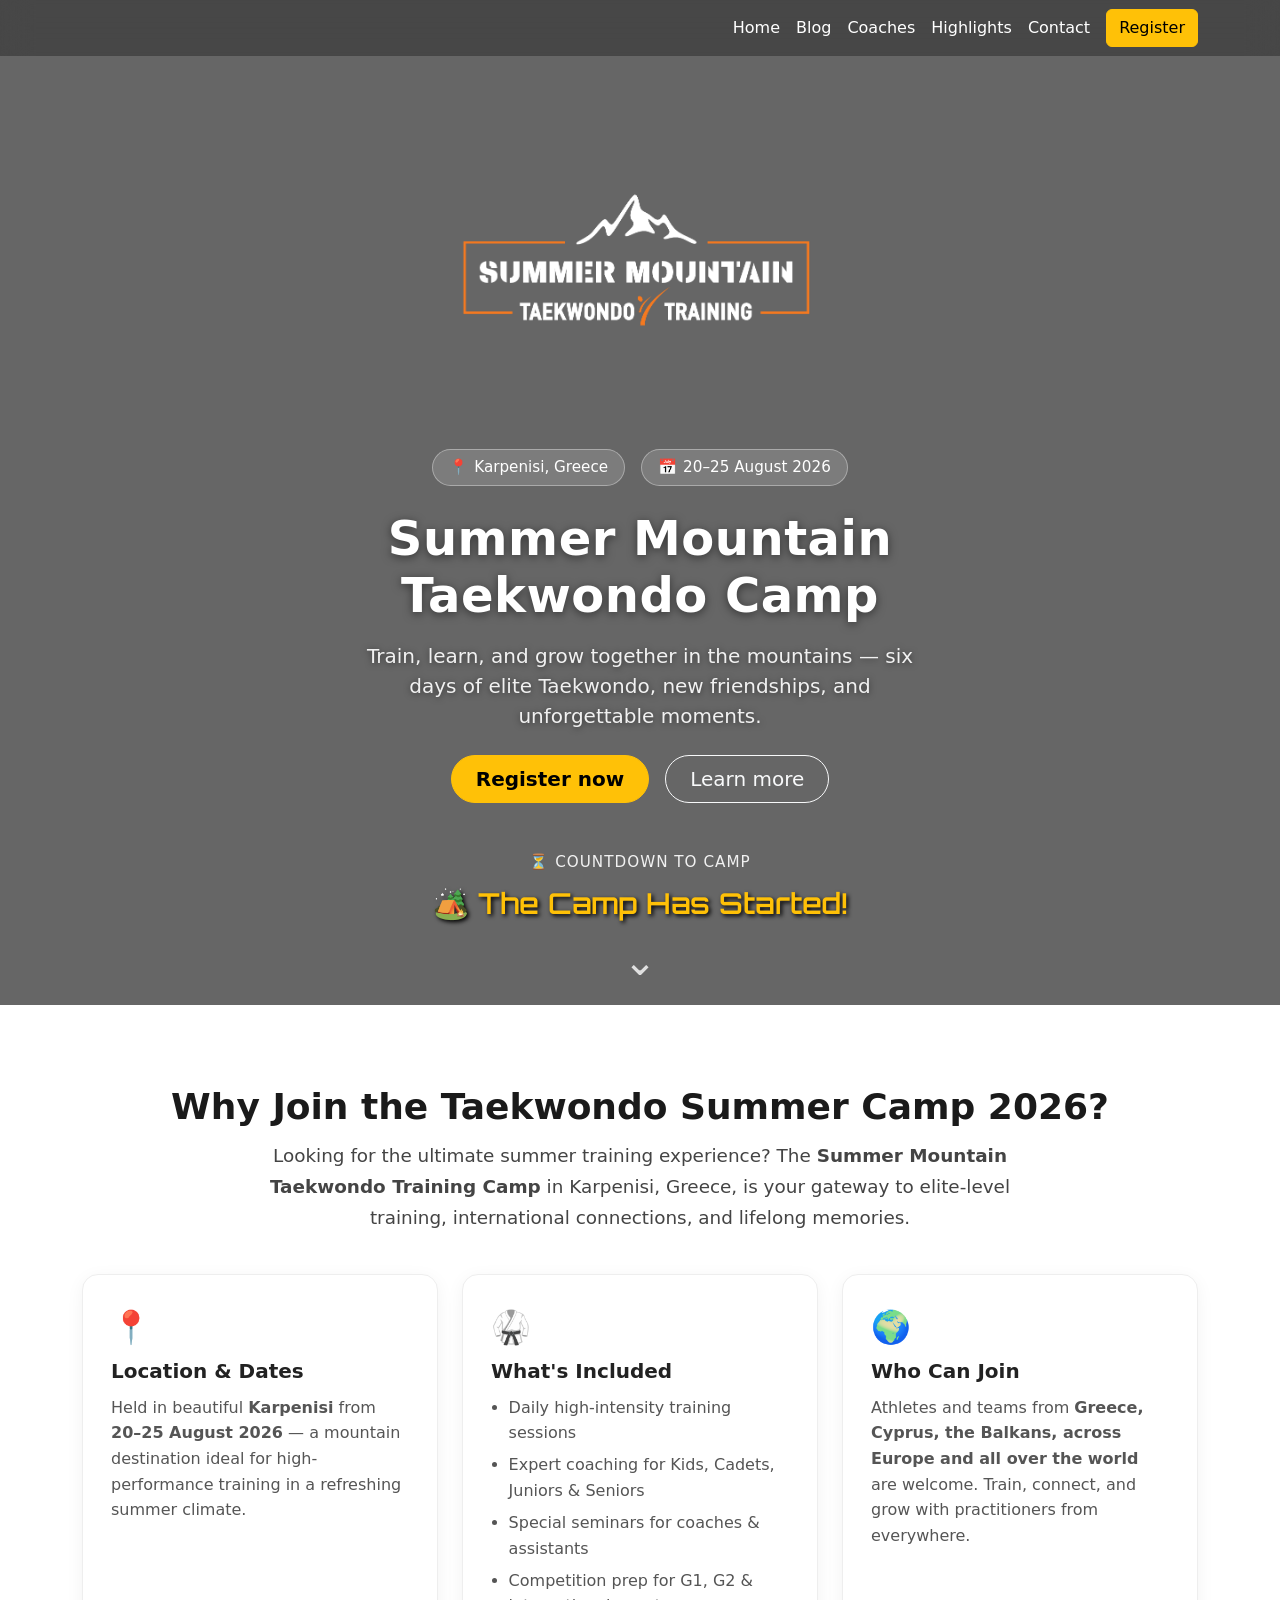
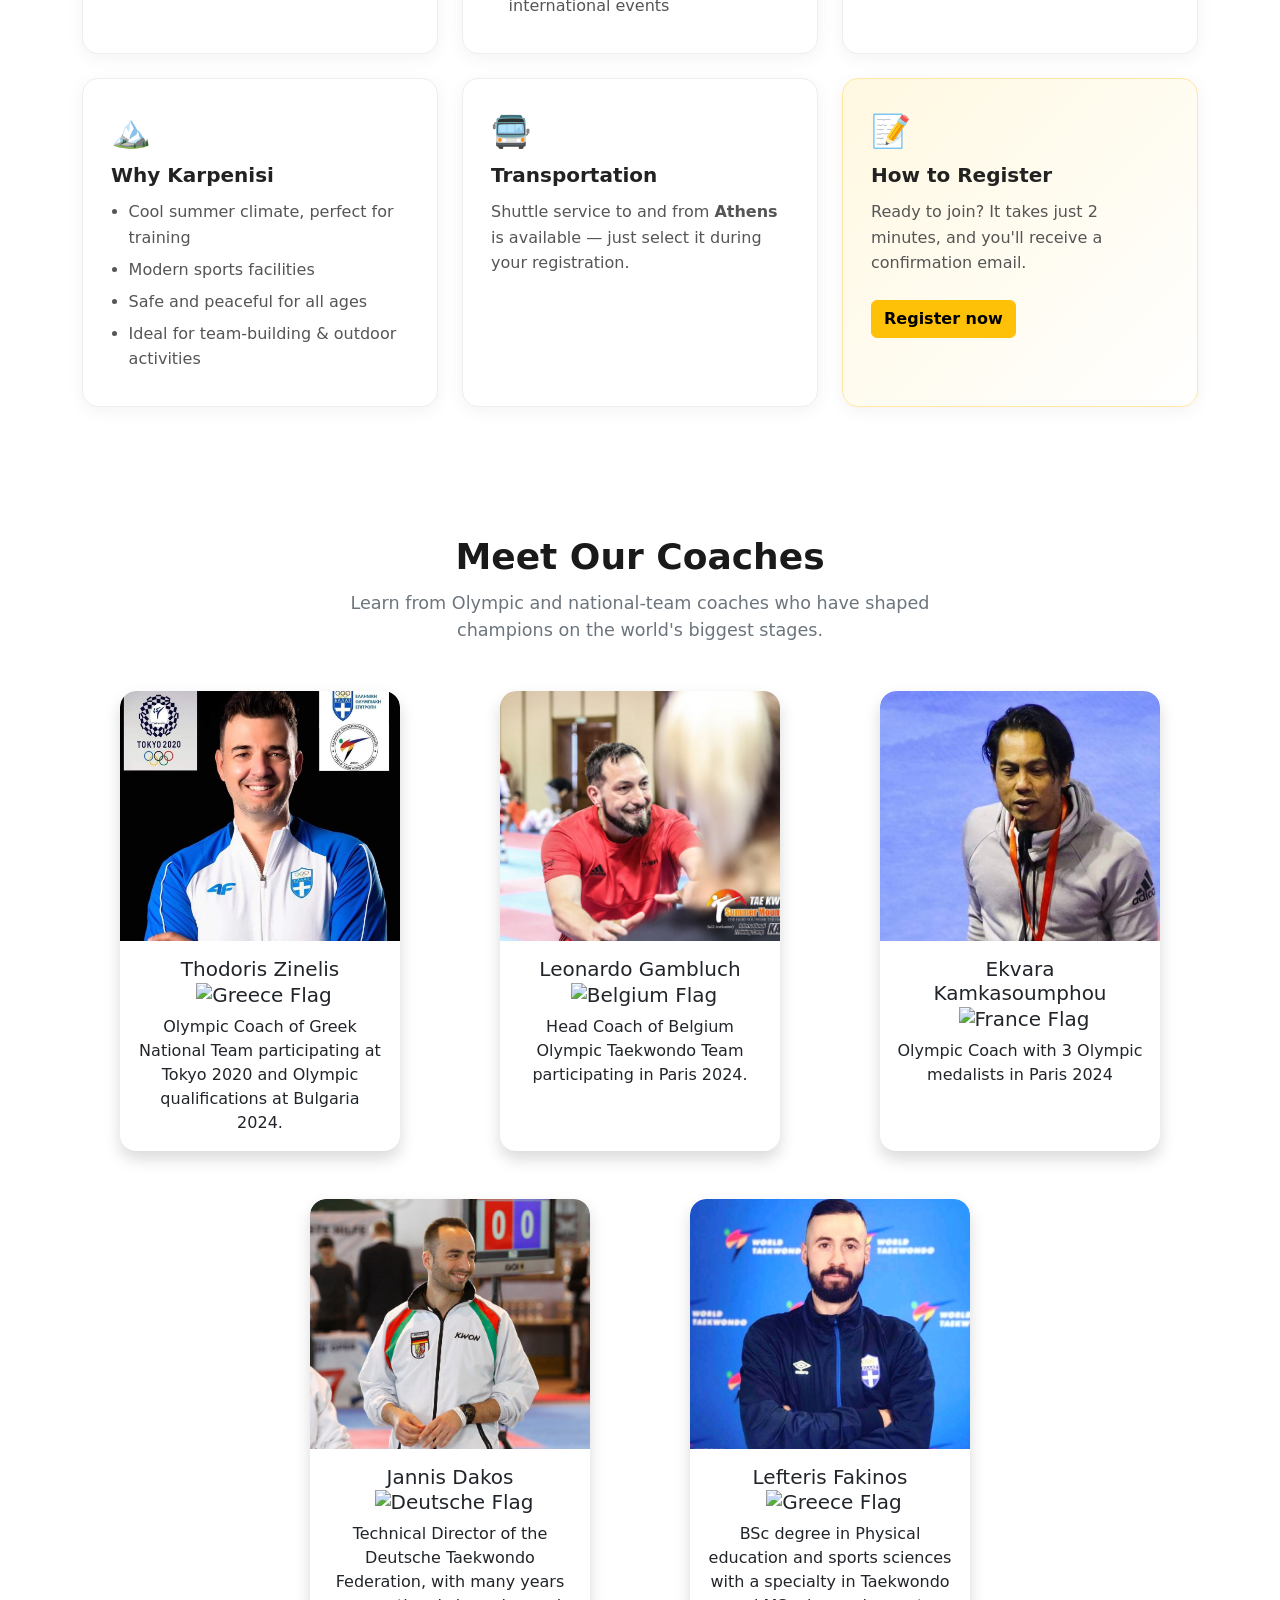
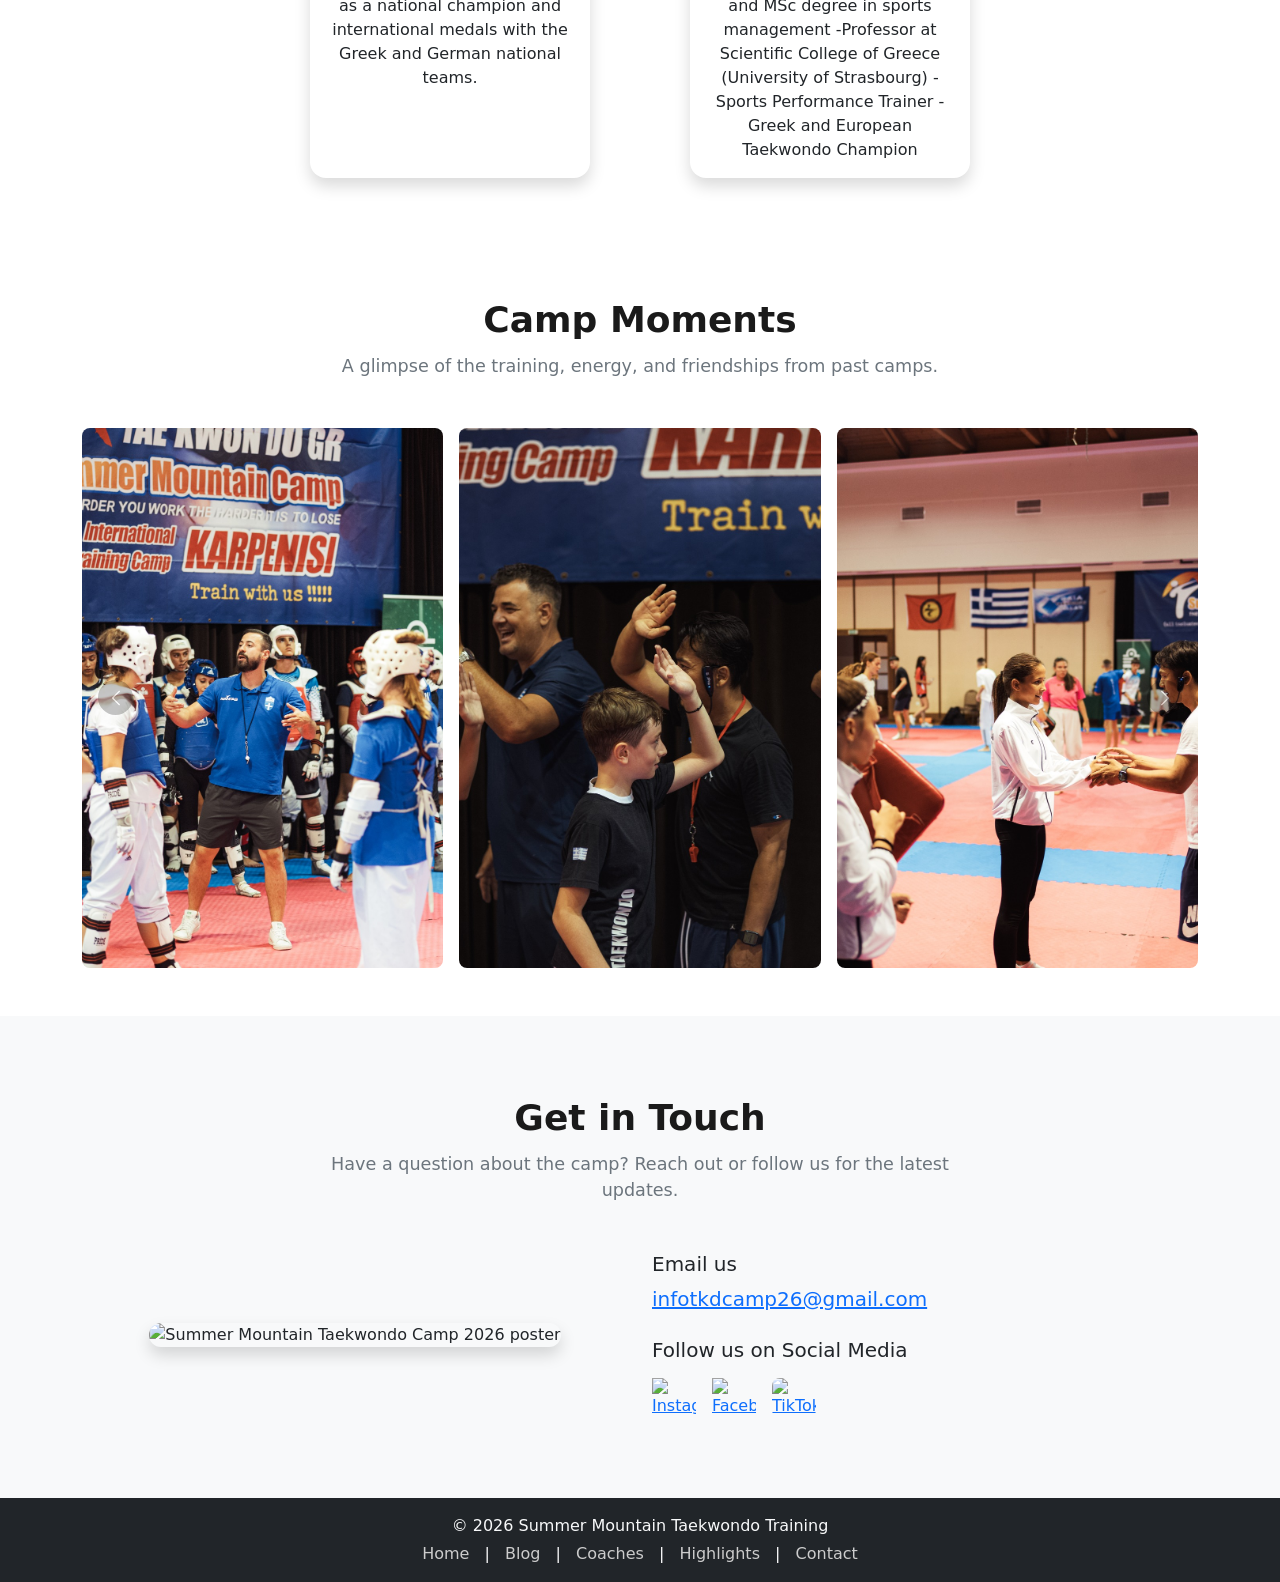
==== index.html @ c7770a86 "changes to reg form" ====
<!DOCTYPE html>
<html lang="en">
<head>
  <meta name="google-site-verification" content="UbT6WhtCqK9-tCfIuNj-vF_jiTXdjAuO42bpQ74E9hk" />
  <meta charset="UTF-8" />
  <meta name="viewport" content="width=device-width, initial-scale=1" />
  <link rel="icon" type="image/png" href="img/smtt-logo-Apr25white.png" />
  <!-- Add AOS CSS -->
  <link href="https://unpkg.com/aos@2.3.1/dist/aos.css" rel="stylesheet" />

  <!-- Lightbox2 CSS -->
  <link href="https://cdnjs.cloudflare.com/ajax/libs/lightbox2/2.11.4/css/lightbox.min.css" rel="stylesheet">
  <link href="https://cdn.jsdelivr.net/npm/bootstrap@5.3.3/dist/css/bootstrap.min.css" rel="stylesheet" />
  <link rel="stylesheet" href="style.css">
  <link href="https://fonts.googleapis.com/css2?family=Orbitron:wght@600&display=swap" rel="stylesheet">
  <style>

  .image-container {
    display: flex;
    justify-content: center;
    margin-top: 20px;
}

.hover-image {
    width: 500px; /* Αρχικό μέγεθος */
    height: auto;
    transition: transform 0.3s ease-in-out; /* Ομαλή μετάβαση */
}

  .hover-image:hover {
      transform: scale(1.2); /* Μεγαλώνει κατά 20% */
  }

  .image-container {
  position: relative;
}

.hover-image {
  width: 100%;
  height: auto;
}
  </style>
  <!-- Primary Meta Tags -->
<title>Summer Mountain Taekwondo Camp 2026 | Karpenisi, Greece</title>
<meta name="description" content="Join the elite Summer Mountain Taekwondo Camp 2026 in Karpenisi, Greece (Aug 20-25, 2026). Train with Olympic coaches for Kids, Cadets, Juniors & Seniors. Register now!">
<meta name="keywords" content="Taekwondo summer mountain camp 2026, martial arts camp, Karpenisi Greece, sports retreat, Taekwondo Greece, taekwondo training Karpenisi 2026, taekwondo summer camp for kids">
  

<!-- Open Graph / Facebook -->
<meta property="og:type" content="website">
<meta property="og:url" content="https://summermountaincamp-tkd2026.netlify.app/">
<meta property="og:title" content="Summer Mountain Taekwondo Training Camp 2026">
<meta property="og:description" content="Taekwondo Summer Camp in Karpenisi, Greece. Join us from August 20-25, 2026, for elite training, seminars, and unforgettable experiences.">
<meta property="og:image" content="https://summermountaincamp-tkd2026.netlify.app/img/Gemini_Generated_Image_c3v3a9c3v3a9c3v3.png">

<!-- Twitter -->
<meta property="twitter:card" content="summary_large_image">
<meta property="twitter:title" content="Summer Mountain Taekwondo Training Camp 2026">
<meta property="twitter:description" content="Taekwondo Summer Camp in Karpenisi, Greece. Join us from August 20-25, 2026, for elite training, seminars, and unforgettable experiences.">
<meta property="twitter:image" content="https://summermountaincamp-tkd2026.netlify.app/img/Gemini_Generated_Image_c3v3a9c3v3a9c3v3.png">

<!-- Mobile & Performance -->
<meta name="theme-color" content="#000000">

<!-- Structured data: Event (helps Google show rich results) -->
<script type="application/ld+json">
{
  "@context": "https://schema.org",
  "@type": "SportsEvent",
  "name": "Summer Mountain Taekwondo Training Camp 2026",
  "sport": "Taekwondo",
  "startDate": "2026-08-20",
  "endDate": "2026-08-25",
  "eventAttendanceMode": "https://schema.org/OfflineEventAttendanceMode",
  "eventStatus": "https://schema.org/EventScheduled",
  "image": "https://summermountaincamp-tkd2026.netlify.app/img/Gemini_Generated_Image_c3v3a9c3v3a9c3v3.png",
  "description": "Taekwondo Summer Camp in Karpenisi, Greece. Daily training, seminars and sparring for kids, cadets, juniors and seniors.",
  "location": {
    "@type": "Place",
    "name": "Karpenisi",
    "address": {
      "@type": "PostalAddress",
      "addressLocality": "Karpenisi",
      "addressCountry": "GR"
    }
  },
  "organizer": {
    "@type": "Organization",
    "name": "Summer Mountain Taekwondo Training",
    "url": "https://summermountaincamp-tkd2026.netlify.app/"
  },
  "url": "https://summermountaincamp-tkd2026.netlify.app/register.html"
}
</script>

</head>
<body>
  <div id="header-placeholder"></div>
  <section id="home" class="d-flex flex-column align-items-center justify-content-center text-center text-white position-relative"
         style="min-height: 100vh; padding: 110px 16px 80px; background: url('https://montana.gr/wp-content/uploads/2020/08/montana-hotel-spa-karpenisi-evritania-2-1024x768.jpg') center center / cover no-repeat;">

  <!-- Σκοτεινό Overlay -->
  <div class="position-absolute top-0 start-0 w-100 h-100" style="background-color: rgba(0, 0, 0, 0.6);"></div>

  <!-- Περιεχόμενο -->
  <div class="container position-relative z-2 hero-content" data-aos="fade-up" data-aos-delay="200">
    <img src="img/smtt-logo-Apr25white.png" class="img-fluid logo-img" alt="Summer Mountain Taekwondo Training Camp 2026">

    <div class="hero-badges d-flex flex-wrap justify-content-center gap-2 gap-md-3 mt-4">
      <span class="hero-badge"><span aria-hidden="true">📍</span> Karpenisi, Greece</span>
      <span class="hero-badge"><span aria-hidden="true">📅</span> 20–25 August 2026</span>
    </div>

    <h1 class="hero-title fw-bold mt-4">Summer Mountain Taekwondo Camp</h1>
    <p class="hero-subtitle mt-3 mx-auto">Train, learn, and grow together in the mountains — six days of elite Taekwondo, new friendships, and unforgettable moments.</p>

    <div class="hero-cta d-flex flex-wrap justify-content-center gap-3 mt-4">
      <a href="register.html" class="btn btn-warning btn-lg px-4 fw-semibold">Register now</a>
      <a href="#blog" class="btn btn-outline-light btn-lg px-4">Learn more</a>
    </div>

    <p class="countdown-label mt-5 mb-2">⏳ Countdown to camp</p>
    <div id="countdown" class="countdown"></div>
  </div>

  <a href="#blog" class="scroll-cue position-absolute z-2" aria-label="Scroll to content">⌄</a>
</section>

<style>
  /* Responsive logo */
  .logo-img {
    max-width: 500px;
    width: 100%;
  }

  /* Καλύτερη προσαρμογή σε κινητά */
  @media (max-width: 768px) {
    #home {
      min-height: 100vh;
      padding: 90px 16px 60px;
    }

    .logo-img {
      max-width: 300px;
    }

    h1, h2 {
      font-size: 1.5rem;
    }

    .btn-lg {
      font-size: 1rem;
      padding: 10px 20px;
    }
  }
</style>

 <section id="blog" class="section">
  <div class="container" data-aos="fade-up">
    <h2 class="section-title">Why Join the Taekwondo Summer Camp 2026?</h2>

    <p class="blog-intro mx-auto">
      Looking for the ultimate summer training experience? The <strong>Summer Mountain Taekwondo Training Camp</strong> in Karpenisi, Greece, is your gateway to elite-level training, international connections, and lifelong memories.
    </p>

    <div class="row g-4 mt-2">
      <div class="col-md-6 col-lg-4">
        <div class="info-card h-100">
          <div class="info-icon">📍</div>
          <h3>Location &amp; Dates</h3>
          <p>Held in beautiful <strong>Karpenisi</strong> from <strong>20–25 August 2026</strong> — a mountain destination ideal for high-performance training in a refreshing summer climate.</p>
        </div>
      </div>

      <div class="col-md-6 col-lg-4">
        <div class="info-card h-100">
          <div class="info-icon">🥋</div>
          <h3>What's Included</h3>
          <ul>
            <li>Daily high-intensity training sessions</li>
            <li>Expert coaching for Kids, Cadets, Juniors &amp; Seniors</li>
            <li>Special seminars for coaches &amp; assistants</li>
            <li>Competition prep for G1, G2 &amp; international events</li>
          </ul>
        </div>
      </div>

      <div class="col-md-6 col-lg-4">
        <div class="info-card h-100">
          <div class="info-icon">🌍</div>
          <h3>Who Can Join</h3>
          <p>Athletes and teams from <strong>Greece, Cyprus, the Balkans, across Europe and all over the world</strong> are welcome. Train, connect, and grow with practitioners from everywhere.</p>
        </div>
      </div>

      <div class="col-md-6 col-lg-4">
        <div class="info-card h-100">
          <div class="info-icon">🏔️</div>
          <h3>Why Karpenisi</h3>
          <ul>
            <li>Cool summer climate, perfect for training</li>
            <li>Modern sports facilities</li>
            <li>Safe and peaceful for all ages</li>
            <li>Ideal for team-building &amp; outdoor activities</li>
          </ul>
        </div>
      </div>

      <div class="col-md-6 col-lg-4">
        <div class="info-card h-100">
          <div class="info-icon">🚍</div>
          <h3>Transportation</h3>
          <p>Shuttle service to and from <strong>Athens</strong> is available — just select it during your registration.</p>
        </div>
      </div>

      <div class="col-md-6 col-lg-4">
        <div class="info-card info-card--cta h-100">
          <div class="info-icon">📝</div>
          <h3>How to Register</h3>
          <p>Ready to join? It takes just 2 minutes, and you'll receive a confirmation email.</p>
          <a class="btn btn-warning fw-semibold mt-2" href="register.html">Register now</a>
        </div>
      </div>
    </div>
  </div>
</section>



<!-- </section> -->



  <section id="coaches" class="py-5 text-center bg-white" data-aos="fade-up" data-aos-delay="200" style="scroll-margin-top: 80px;">
    <div class="container" style="max-width: 1140px;">
      <h2 class="section-title">Meet Our Coaches</h2>
      <p class="section-subtitle mx-auto mb-5">Learn from Olympic and national-team coaches who have shaped champions on the world's biggest stages.</p>
      <div class="row justify-content-center gx-4 gy-4">

        <div class="col-md-4 mb-4">
          <div class="card h-100 shadow border-0">
            <a href="img/228125571_10225213639318976_5328020385360660679_n.jpg" data-lightbox="coaches" data-title="Thodoris Zinelis">
              <img src="img/228125571_10225213639318976_5328020385360660679_n.jpg" class="card-img-top" alt="Taekwondo Coach Thodoris Zinelis">
            </a>
            <div class="card-body">
              <h5 class="card-title">Thodoris Zinelis <img src="https://flagcdn.com/w40/gr.png" alt="Greece Flag" width="20" class="ms-2"></h5>
              <p class="card-text">Olympic Coach of Greek National Team participating at Tokyo 2020 and Olympic qualifications at Bulgaria 2024.</p>
            </div>
          </div>
        </div>

        <div class="col-md-4 mb-4">
          <div class="card h-100 shadow border-0">
            <a href="img/IMG_4111.JPG" data-lightbox="coaches" data-title="Leonardo Gambluch">
              <img src="img/IMG_4111.JPG" class="card-img-top" alt="Taekwondo Coach Leonardo Gambluch">
            </a>
            <div class="card-body">
              <h5 class="card-title">Leonardo Gambluch <img src="https://flagcdn.com/w40/be.png" alt="Belgium Flag" width="20" class="ms-2"></h5>
              <p class="card-text">Head Coach of Belgium Olympic Taekwondo Team participating in Paris 2024.</p>
            </div>
          </div>
        </div>

        <div class="col-md-4 mb-4">
          <div class="card h-100 shadow border-0">
            <a href="img/IMG_4117.JPG" data-lightbox="coaches" data-title="Ekvara Kamkasoumphou">
              <img src="img/IMG_4117.JPG" class="card-img-top" alt="Taekwondo Coach Ekvara Kamkasoumphou">
            </a>
            <div class="card-body">
              <h5 class="card-title">Ekvara Kamkasoumphou <img src="https://flagcdn.com/w40/fr.png" alt="France Flag" width="20" class="ms-2"></h5>
              <p class="card-text">Olympic Coach with 3 Olympic medalists in Paris 2024</p>
            </div>
          </div>
        </div>
  
        <div class="col-md-4 mb-4">
          <div class="card h-100 shadow border-0">
            <a href="img/dakos.jpg" data-lightbox="coaches" data-title="Jannis Dakos">
              <img src="img/dakos.jpg" class="card-img-top" alt="Taekwondo Coach Jannis Dakos">
            </a>
            <div class="card-body">
              <h5 class="card-title">Jannis Dakos <img src="https://flagcdn.com/w40/de.png" alt="Deutsche Flag" width="20" class="ms-2"></h5>
              <p class="card-text">Technical Director of the Deutsche Taekwondo Federation, with many years as a national champion and international medals with the Greek and German national teams.</p>
            </div>
          </div>
        </div>
  
        
  
        <div class="col-md-4 mb-4">
          <div class="card h-100 shadow border-0">
            <a href="img/fakinos.jpg" data-lightbox="coaches" data-title="Lefteris Fakinos">
              <img src="img/fakinos.jpg" class="card-img-top" alt="Taekwondo Coach Lefteris Fakinos">
            </a>
            <div class="card-body">
              <h5 class="card-title">Lefteris Fakinos <img src="https://flagcdn.com/w40/gr.png" alt="Greece Flag" width="20" class="ms-2"></h5>
              <p class="card-text">BSc degree in Physical education and sports sciences  with a specialty in Taekwondo and MSc degree in sports management 
              -Professor at Scientific College of  Greece (University of Strasbourg)
              - Sports Performance Trainer
              - Greek and European Taekwondo Champion</p>
            </div>
          </div>
        </div>
      </div>
    </div>
  </section>




  <!-- photo section -->
<section id="highlights" class="py-5 text-center bg-white text-black" data-aos="fade-up" data-aos-delay="200" style="scroll-margin-top: 80px;">
  <div class="container">
    <h2 class="section-title">Camp Moments</h2>
    <p class="section-subtitle mx-auto mb-5">A glimpse of the training, energy, and friendships from past camps.</p>

    <div id="multiCarousel" class="carousel slide" data-bs-ride="carousel" data-bs-interval="3000">
      <div class="carousel-inner">

        <!-- Slide 1 -->
        <div class="carousel-item active">
          <div class="row gx-3">
            <div class="col-md-4">
              <img src="img/482031364_1132497248678374_2674032632359761003_n.jpg" class="d-block w-100 rounded-3" alt="Image 1">
            </div>
            <div class="col-md-4">
              <img src="img/482032713_1132497205345045_2901533280603758830_n.jpg" class="d-block w-100 rounded-3" alt="Image 2">
            </div>
            <div class="col-md-4">
              <img src="img/483764448_1132500032011429_174673191304980468_n.jpg" class="d-block w-100 rounded-3" alt="Image 3">
            </div>
          </div>
        </div>

        <!-- Slide 2 -->
        <div class="carousel-item">
          <div class="row gx-3">
            <div class="col-md-4">
              <img src="img/484049249_1132496875345078_4566548380314783895_n.jpg" class="d-block w-100 rounded-3" alt="Image 4">
            </div>
            <div class="col-md-4">
              <img src="img/484218080_1132497238678375_5778197136815573106_n.jpg" class="d-block w-100 rounded-3" alt="Image 5">
            </div>
            <div class="col-md-4">
              <img src="img/483846233_1132497358678363_4606893081612543181_n.jpg" class="d-block w-100 rounded-3" alt="Image 6">
            </div>
          </div>
        </div>

        <!-- Slide 3 -->
        <div class="carousel-item">
          <div class="row gx-3">
            <div class="col-md-4">
              <img src="img/484189951_1132496458678453_7118626457356143094_n.jpg" class="d-block w-100 rounded-3" alt="Image 1">
            </div>
            <div class="col-md-4">
              <img src="img/483548995_1132555198672579_7467279951107239905_n.jpg" class="d-block w-100 rounded-3" alt="Image 2">
            </div>
            <div class="col-md-4">
              <img src="img/483930770_1132551605339605_8990790373384605321_n.jpg" class="d-block w-100 rounded-3" alt="Image 3">
            </div>
          </div>
        </div>

        <!-- Slide 4 -->
        <div class="carousel-item">
          <div class="row gx-3">
            <div class="col-md-4">
              <img src="img/482829994_1132551085339657_8744546860455280965_n.jpg" class="d-block w-100 rounded-3" alt="Image 4">
            </div>
            <div class="col-md-4">
              <img src="img/482810217_1132551178672981_4952770424059345817_n.jpg" class="d-block w-100 rounded-3" alt="Image 5">
            </div>
            <div class="col-md-4">
              <img src="img/483805743_1132496588678440_7114504482896509711_n.jpg" class="d-block w-100 rounded-3" alt="Image 6">
            </div>
          </div>
        </div>

        <!-- Slide 5 -->
        <div class="carousel-item">
          <div class="row gx-3">
            <div class="col-md-4">
              <img src="img/484038300_1132500582011374_3886961011126841535_n.jpg" class="d-block w-100 rounded-3" alt="Image 4">
            </div>
            <div class="col-md-4">
              <img src="img/484178651_1132500678678031_7757440642741417269_n.jpg" class="d-block w-100 rounded-3" alt="Image 5">
            </div>
            <div class="col-md-4">
              <img src="img/484033616_1132551608672938_2434994086078081871_n.jpg" class="d-block w-100 rounded-3" alt="Image 6">
            </div>
          </div>
        </div>
      </div>

      <button class="carousel-control-prev" type="button" data-bs-target="#multiCarousel" data-bs-slide="prev">
        <span class="carousel-control-prev-icon" aria-hidden="true"></span>
        <span class="visually-hidden">Previous</span>
      </button>
      <button class="carousel-control-next" type="button" data-bs-target="#multiCarousel" data-bs-slide="next">
        <span class="carousel-control-next-icon" aria-hidden="true"></span>
        <span class="visually-hidden">Next</span>
      </button>
    </div>
  </div>
</section>


  <section id="contact" class="section bg-light" style="scroll-margin-top: 80px;">
  <div class="container" data-aos="fade-up">
    <h2 class="section-title">Get in Touch</h2>
    <p class="section-subtitle mx-auto mb-5">Have a question about the camp? Reach out or follow us for the latest updates.</p>
    <div class="row align-items-center g-4">

      <!-- Αριστερά η φωτογραφία -->
      <div class="col-md-6 text-center">
        <img src="img/Gemini_Generated_Image_c3v3a9c3v3a9c3v3.png" class="img-fluid rounded-4 shadow" alt="Summer Mountain Taekwondo Camp 2026 poster" style="max-width: 85%;">
      </div>

      <!-- Δεξιά το κείμενο και τα links -->
      <div class="col-md-6 text-center text-md-start">
        <h5 class="mb-2">Email us</h5>
        <p class="fs-5 mb-4">
          <a href="mailto:infotkdcamp26@gmail.com">infotkdcamp26@gmail.com</a>
        </p>

        <h5 class="mb-3">Follow us on Social Media</h5>
        <div class="d-flex justify-content-center justify-content-md-start gap-3">
          <a href="https://www.instagram.com/summermountaincampgr/" target="_blank" rel="noopener noreferrer" class="social-icon" aria-label="Instagram">
            <img src="https://upload.wikimedia.org/wikipedia/commons/a/a5/Instagram_icon.png" alt="Instagram" style="width: 44px;">
          </a>
          <a href="https://www.facebook.com/summermountaincamp" target="_blank" rel="noopener noreferrer" class="social-icon" aria-label="Facebook">
            <img src="https://upload.wikimedia.org/wikipedia/commons/5/51/Facebook_f_logo_%282019%29.svg" alt="Facebook" style="width: 44px;">
          </a>
          <a href="https://www.tiktok.com/@summermountaincamp" target="_blank" rel="noopener noreferrer" class="social-icon" aria-label="TikTok">
            <img src="https://static.vecteezy.com/system/resources/previews/018/910/704/original/tiktok-logo-tiktok-symbol-tiktok-icon-free-free-vector.jpg" alt="TikTok" style="width: 44px; border-radius: 8px;">
          </a>
        </div>
      </div>

    </div>
  </div>
</section>



<script src="https://cdn.jsdelivr.net/npm/bootstrap@5.3.3/dist/js/bootstrap.bundle.min.js"></script>
<script src="https://unpkg.com/aos@2.3.1/dist/aos.js"></script>
<script>
  AOS.init({
    duration: 800,
    once: false,
    easing: 'ease-in-out',
  });
</script>

<script src="https://cdnjs.cloudflare.com/ajax/libs/lightbox2/2.11.4/js/lightbox-plus-jquery.min.js"></script>
<div id="footer-placeholder"></div>

<script>
  // Φόρτωση header/footer δυναμικά + εκτέλεση script μετά τη φόρτωση
  fetch('header.html').then(res => res.text()).then(data => {
    document.getElementById('header-placeholder').innerHTML = data;

    document.querySelectorAll('.navbar-nav .nav-link').forEach(link => {
      link.addEventListener('click', () => {
        const navbar = document.querySelector('.navbar-collapse.show');
        if (navbar) {
          bootstrap.Collapse.getInstance(navbar)?.hide();
        }
      });
    });

    document.addEventListener('click', function (event) {
      const navbar = document.querySelector('.navbar-collapse.show');
      const toggler = document.querySelector('.navbar-toggler');

      if (navbar && !navbar.contains(event.target) && !toggler.contains(event.target)) {
        bootstrap.Collapse.getInstance(navbar)?.hide();
      }
    });
  });

  fetch('footer.html').then(res => res.text()).then(data => {
    document.getElementById('footer-placeholder').innerHTML = data;
  });
</script>

<script>
  const countdown = () => {
    const eventDate = new Date("2026-08-20T00:00:00").getTime();
    const now = new Date().getTime();
    const distance = eventDate - now;

    if (distance < 0) {
      document.getElementById("countdown").innerHTML = "🏕️ The Camp Has Started!";
      return;
    }

    const days = Math.floor(distance / (1000 * 60 * 60 * 24));
    const hours = Math.floor((distance % (1000 * 60 * 60 * 24)) / (1000 * 60 * 60));
    const minutes = Math.floor((distance % (1000 * 60 * 60)) / (1000 * 60));
    const seconds = Math.floor((distance % (1000 * 60)) / 1000);

    document.getElementById("countdown").innerHTML =
      `${days}d ${hours}h ${minutes}m ${seconds}s remaining`;
  };

  countdown();
  setInterval(countdown, 1000);
</script>

<script async src="//www.instagram.com/embed.js"></script>

</body>
</html>
---- style.css ----
* {
    margin: 0;
    padding: 0;
    box-sizing: border-box;
  }

  
  html {
    scroll-behavior: smooth;
    scroll-padding-top: 80px; /* ή όσο ψηλό είναι το navbar σου */
  }

    /* Footer */
.footer {
    background-color: #343a40;
    position: relative;
    width: 100%;
    padding: 1rem;
    text-align: center;
    color: #fff;
  }
  
  .footer-link {
    color: #ccc;
    margin: 0 10px;
    text-decoration: none;
    transition: all 0.3s ease;
  }
  
  .footer-link:hover,
  .footer-link.active {
    color: #ffc107;
    font-weight: bold;
    text-decoration: underline;
  }

    .logo {
    width: 250px;
    height: 70px;
    border-radius: 70px; 
    object-fit: cover; /* Καλύπτει το πλαίσιο χωρίς παραμόρφωση */
    object-position: center; /* Εστιάζει στο κέντρο */
    transition: transform 0.3s ease, box-shadow 0.3s ease; /* Ομαλή μετάβαση */
    cursor: pointer; /* Δείχνει ότι είναι κλικ-άμπλ */
    }

    .logo:hover {
        transform: scale(1.1); /* Ελαφρύ zoom */
        box-shadow: 0px 4px 8px rgba(0, 0, 0, 0.2); /* Προσθήκη σκιάς */
    }


    .navbar-nav .nav-link {
        color: #fff !important;
    }
    .navbar-nav .nav-link:hover {
        color: #ffc107 !important;
    }
    .navbar-toggler {
        border-color: #ffc107;
    }


    /* Αφαιρεί το περίγραμμα όταν το πατάς */
    .navbar-toggler:focus {
      box-shadow: none;
    } 

    .navbar-toggler-icon {
  background-image: url("data:image/svg+xml;charset=utf8,%3Csvg viewBox='0 0 30 30' xmlns='http://www.w3.org/2000/svg'%3E%3Cpath stroke='%23ffffff' stroke-width='2' stroke-linecap='round' stroke-miterlimit='10' d='M4 7h22M4 15h22M4 23h22'/%3E%3C/svg%3E");
}

@media (max-width: 768px) {
  .navbar-nav {
    flex-direction: column;
    align-items: center;
  }

  .hero-section {
    padding: 20px;
    text-align: center;
  }

  .hero-section img {
    max-width: 80%;
  }

  .btn-lg {
    font-size: 1rem;
    padding: 10px 20px;
  }
}


    /* Form Section */
.form-section {
    padding: 2rem;
    border-radius: 10px;
    margin-top: 4rem;
  }


  /* Form Fields Styling */
.form-label {
    color: rgb(3, 3, 3);
  }
  
  /* Buttons */
  button[type="submit"] {
    width: 100%;
  }

  /* Make the form inputs responsive */
@media (max-width: 768px) {
    .form-section {
      padding: 1rem;
      margin-top: 2rem;
    }
  
    .deadline {
      font-size: 1rem;
    }
  
    .form-label {
      font-size: 0.9rem;
    }
  
    .form-control, .form-select {
      font-size: 0.9rem;
    }
  }

/* Στοιχίζουμε το κείμενο του About μέσα στην εικόνα */
#about {
  height: 100vh;  /* Ορίζουμε ύψος για το τμήμα */
  background: url('https://montana.gr/wp-content/uploads/2020/08/montana-hotel-spa-karpenisi-evritania-2-1024x768.jpg') center/cover no-repeat;
  position: relative;
  color: white;
}

#about .position-absolute {
  background-color: rgba(0, 0, 0, 0.6);  /* Σκοτεινό overlay για αντίθεση */
}

.text-overlay {
  position: relative;
  z-index: 2;  /* Εξασφαλίζουμε ότι το κείμενο θα είναι πάνω από το overlay */
  padding-left: 30px;  /* Δίνουμε λίγο απόσταση από την αριστερή πλευρά */
  max-width: 60%;  /* Περιορίζουμε το πλάτος του κειμένου */
}

.about-text {
  text-align: left;  /* Στοιχίζουμε το κείμενο αριστερά */
  text-shadow: 2px 2px 5px rgba(0, 0, 0, 0.7);  /* Προσθήκη σκιάς για καλύτερη αντίθεση */
}

.about-text h2 {
  font-size: 2.5rem;
  font-weight: bold;
}

.about-text p {
  font-size: 1.2rem;
}

#countdown {
  font-family: 'Orbitron', sans-serif;
  font-size: 1.8rem;
  font-weight: 600;
  color: #ffc107;
  text-shadow: 2px 2px 4px #000;
  animation: pulse 2s infinite;
}

/* Optional: pulsing animation */
@keyframes pulse {
  0% { opacity: 0.8; transform: scale(1); }
  50% { opacity: 1; transform: scale(1.05); }
  100% { opacity: 0.8; transform: scale(1); }
}


.card.h-100 {
  max-width: 280px;
  margin: 0 auto;
  border-radius: 1rem; /* πιο στρογγυλεμένες γωνίες */
  overflow: hidden;
  transition: transform 0.3s ease, box-shadow 0.3s ease;
}

.card-img-top {
  height: 250px;
  object-fit: cover;
  border-top-left-radius: 1rem;
  border-top-right-radius: 1rem;
}

.card-body {
  padding: 1rem;
  min-height: 180px;
}

.card:hover {
  transform: translateY(-5px);
  box-shadow: 0 8px 20px rgba(0, 0, 0, 0.2);
}

#highlights .carousel-inner .carousel-item img {
  height: 60vh;           /* 30% του ύψους οθόνης */
  object-fit: cover;
}


.blog-content h3 {
  margin-top: 20px;
  color: #333;
}

.blog-content ul {
  padding-left: 20px;
  margin-top: 10px;
}

.button {
  background-color: #0088cc;
  color: white;
  padding: 12px 24px;
  text-decoration: none;
  border-radius: 6px;
  font-weight: bold;
  display: inline-block;
  transition: background 0.3s ease;
}

.button:hover {
  background-color: #005fa3;
}

/* ===== Shared UI/UX enhancements ===== */

/* Consistent section rhythm */
.section {
  padding: 5rem 0;
}

.section-title {
  text-align: center;
  margin-bottom: 0.75rem;
  font-size: 2.25rem;
  font-weight: 700;
  color: #1a1a1a;
}

.section-subtitle {
  text-align: center;
  max-width: 640px;
  color: #6c757d;
  font-size: 1.1rem;
}

/* Hero */
.hero-content {
  max-width: 760px;
}

.hero-title {
  font-size: clamp(1.8rem, 5vw, 3rem);
  letter-spacing: 0.5px;
  text-shadow: 0 2px 10px rgba(0, 0, 0, 0.5);
}

.hero-subtitle {
  max-width: 560px;
  font-size: clamp(1rem, 2.5vw, 1.25rem);
  color: #f1f1f1;
  text-shadow: 0 1px 6px rgba(0, 0, 0, 0.5);
}

.hero-badge {
  display: inline-flex;
  align-items: center;
  gap: 6px;
  background: rgba(255, 255, 255, 0.15);
  border: 1px solid rgba(255, 255, 255, 0.35);
  backdrop-filter: blur(4px);
  color: #fff;
  padding: 6px 16px;
  border-radius: 999px;
  font-size: 0.95rem;
  font-weight: 500;
}

.hero-cta .btn {
  border-radius: 999px;
}

.countdown-label {
  color: #f1f1f1;
  font-size: 0.95rem;
  letter-spacing: 1px;
  text-transform: uppercase;
}

/* Scroll cue at bottom of hero */
.scroll-cue {
  bottom: 24px;
  left: 50%;
  transform: translateX(-50%);
  color: #fff;
  font-size: 2.5rem;
  line-height: 1;
  text-decoration: none;
  opacity: 0.8;
  animation: bounce 2s infinite;
}

.scroll-cue:hover {
  color: #ffc107;
}

@keyframes bounce {
  0%, 100% { transform: translate(-50%, 0); }
  50% { transform: translate(-50%, 8px); }
}

/* Blog intro */
.blog-intro {
  text-align: center;
  max-width: 760px;
  font-size: 1.15rem;
  color: #444;
  line-height: 1.7;
}

/* Feature / info cards */
.info-card {
  background: #fff;
  border: 1px solid #eee;
  border-radius: 1rem;
  padding: 1.75rem;
  box-shadow: 0 4px 18px rgba(0, 0, 0, 0.05);
  transition: transform 0.3s ease, box-shadow 0.3s ease;
}

.info-card:hover {
  transform: translateY(-5px);
  box-shadow: 0 12px 28px rgba(0, 0, 0, 0.1);
}

.info-icon {
  font-size: 2rem;
  margin-bottom: 0.5rem;
}

.info-card h3 {
  font-size: 1.25rem;
  font-weight: 600;
  color: #222;
  margin-bottom: 0.75rem;
}

.info-card p,
.info-card li {
  color: #555;
  line-height: 1.6;
}

.info-card ul {
  padding-left: 1.1rem;
  margin: 0;
}

.info-card ul li {
  margin-bottom: 0.4rem;
}

.info-card--cta {
  background: linear-gradient(135deg, #fff8e1, #fff);
  border-color: #ffe7a3;
}

/* Carousel controls visibility */
#highlights .carousel-control-prev,
#highlights .carousel-control-next {
  width: 6%;
}

#highlights .carousel-control-prev-icon,
#highlights .carousel-control-next-icon {
  background-color: rgba(0, 0, 0, 0.45);
  border-radius: 50%;
  padding: 1.1rem;
  background-size: 50%;
}

/* Social icons */
.social-icon {
  display: inline-flex;
  transition: transform 0.25s ease;
}

.social-icon:hover {
  transform: translateY(-4px) scale(1.1);
}

/* Friendlier form focus state (used on register page) */
.form-control:focus,
.form-select:focus {
  border-color: #ffc107;
  box-shadow: 0 0 0 0.2rem rgba(255, 193, 7, 0.25);
}

@media (max-width: 768px) {
  .section {
    padding: 3rem 0;
  }

  .section-title {
    font-size: 1.8rem;
  }
}
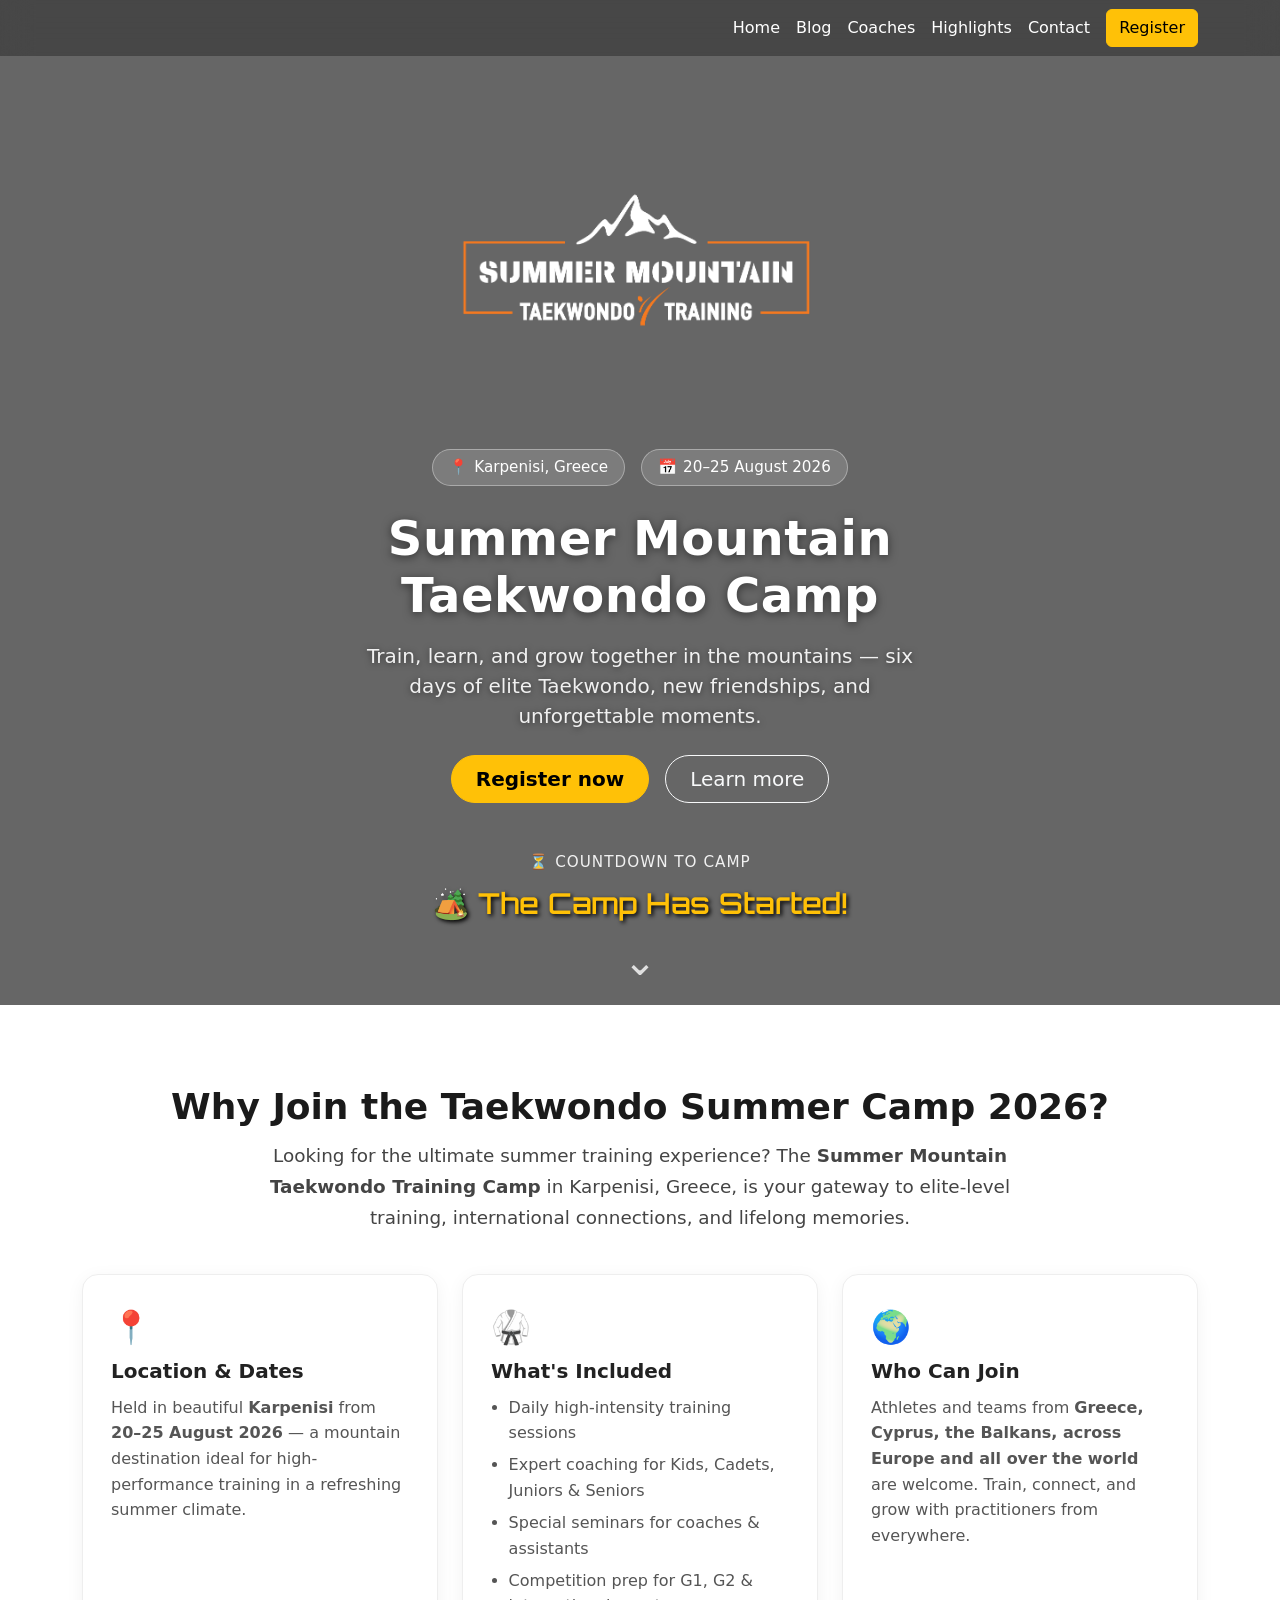
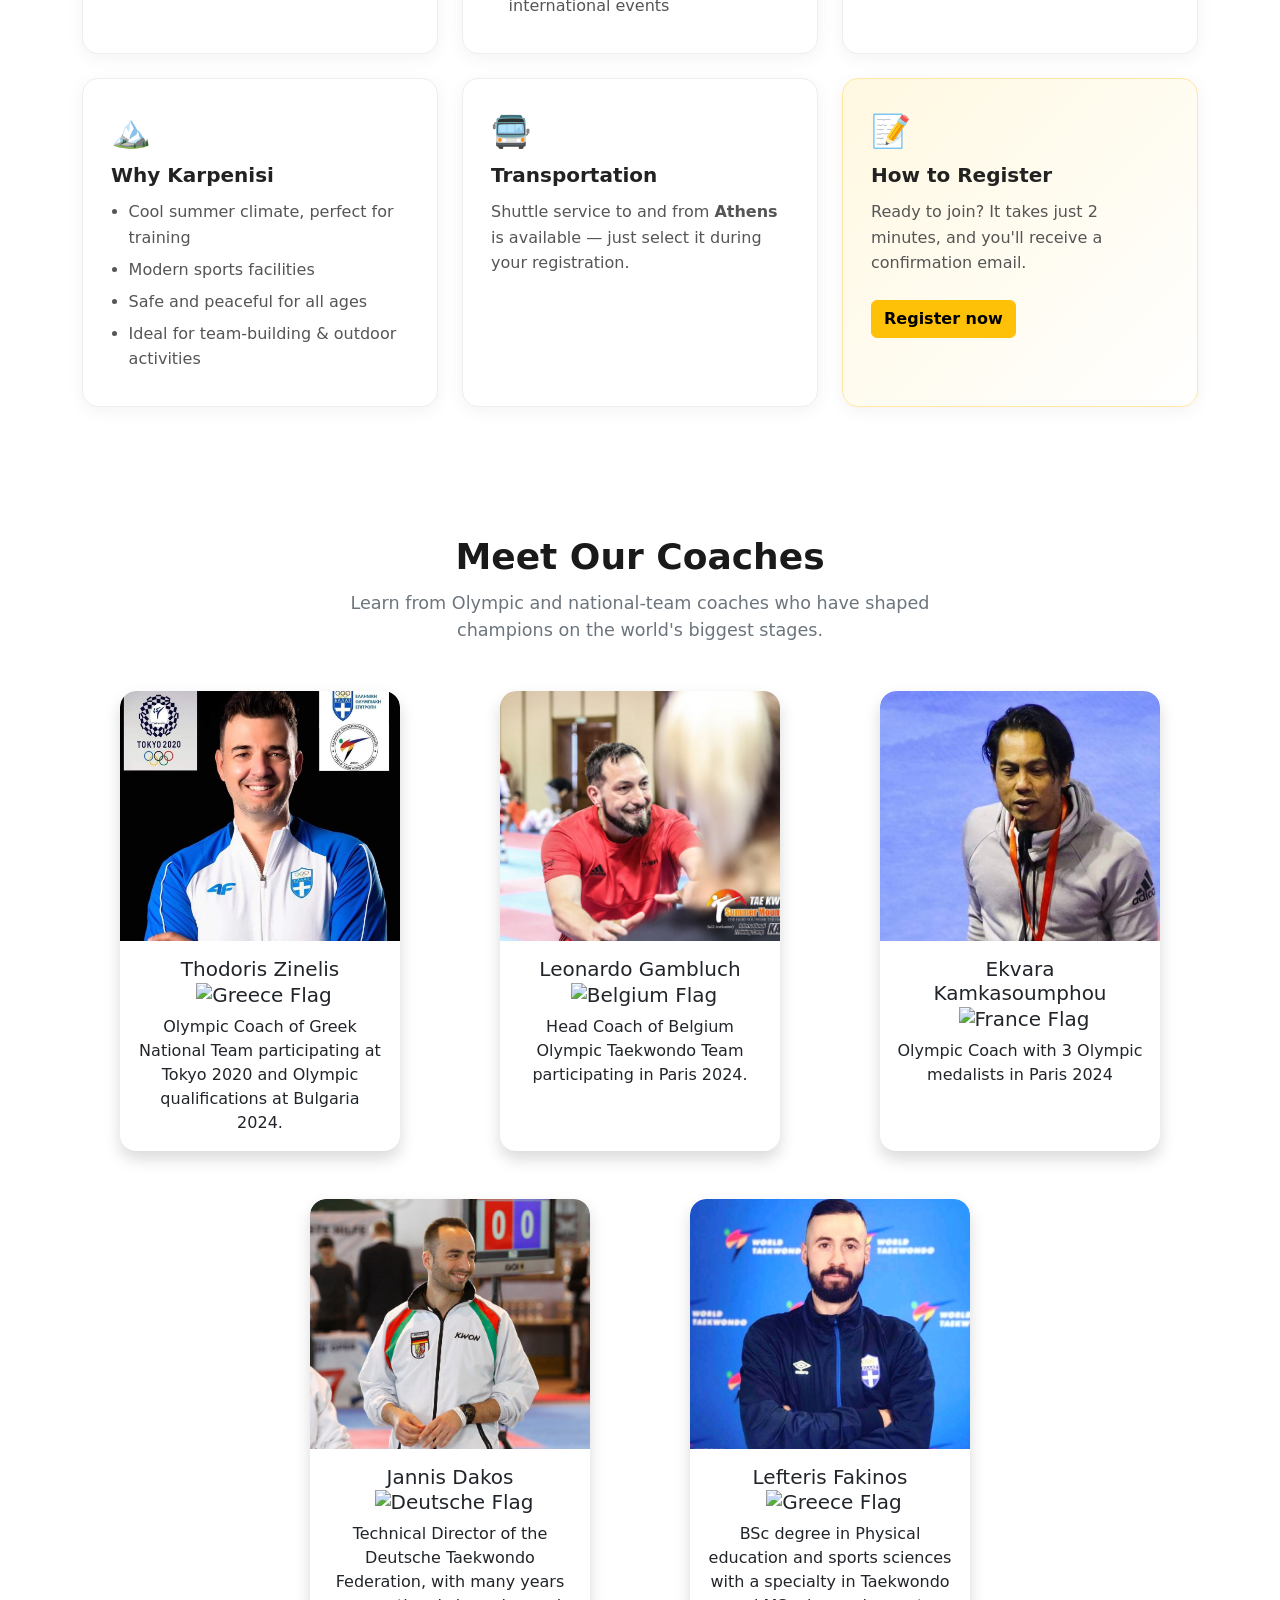
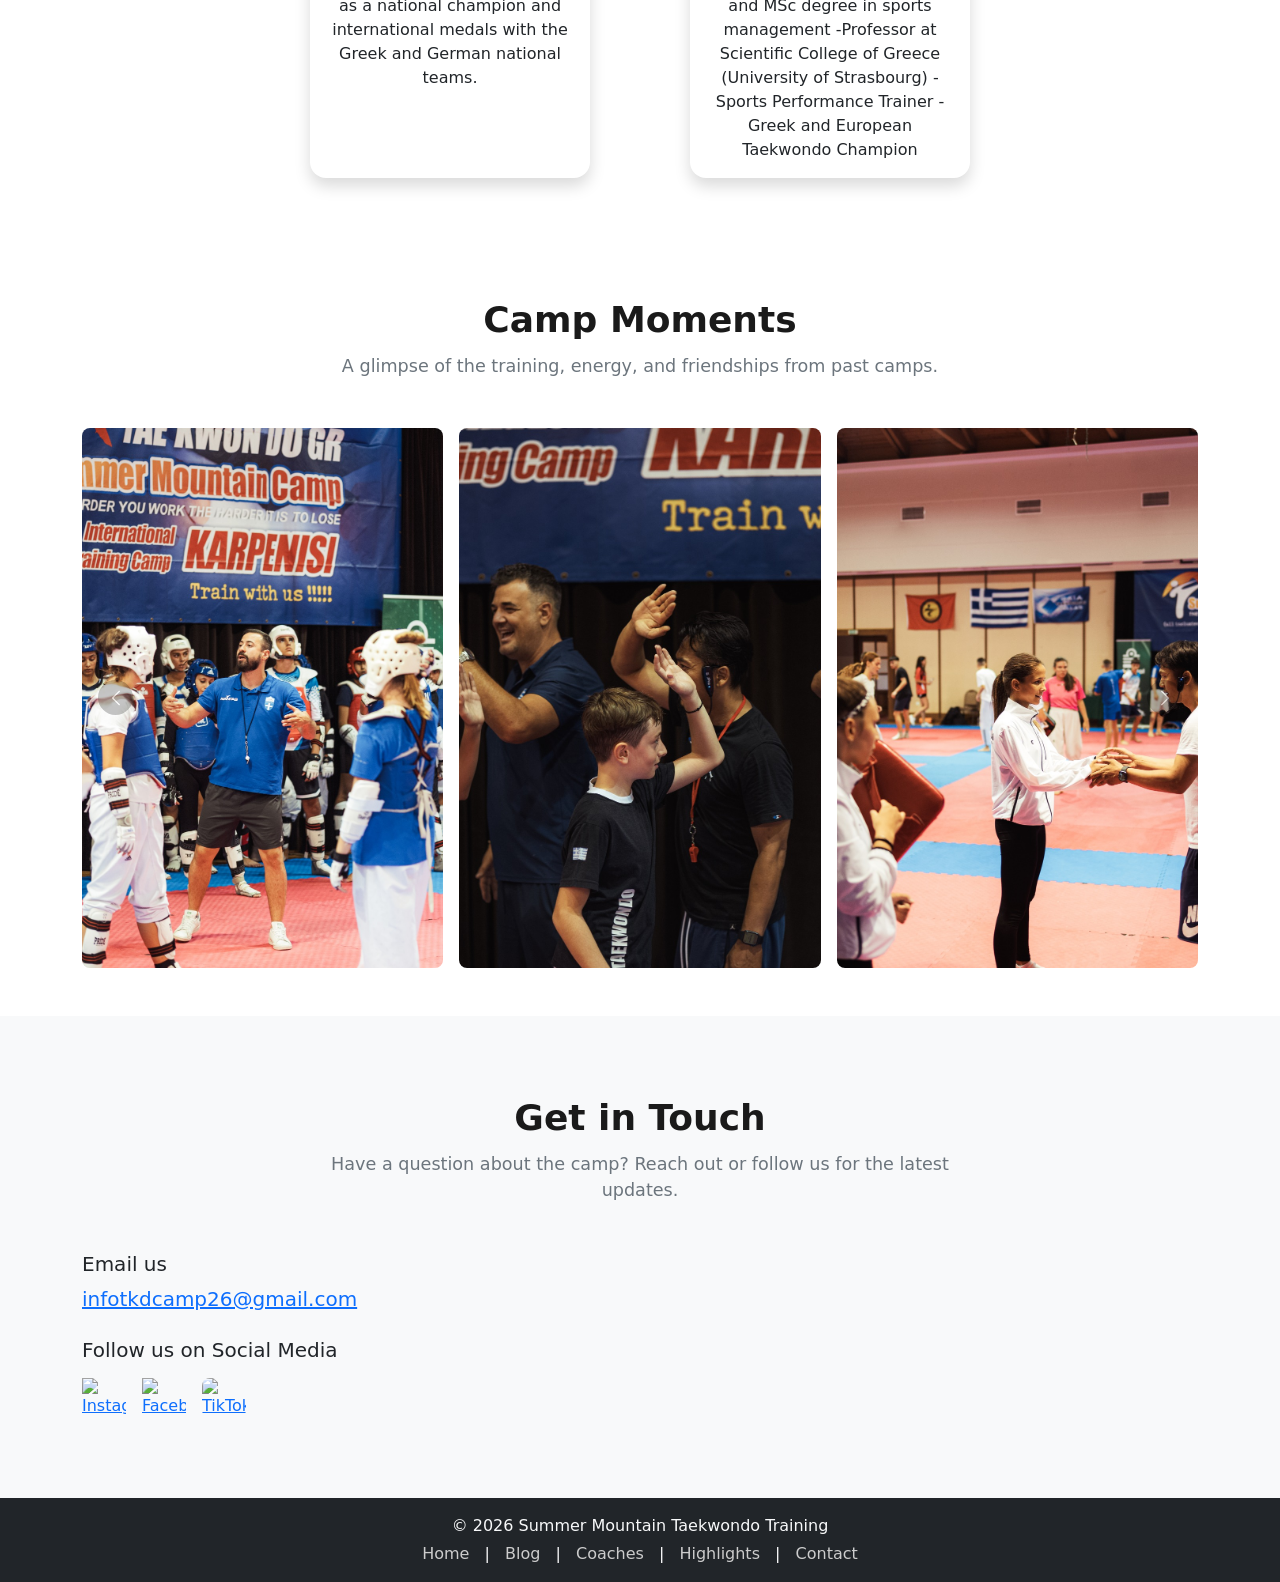
==== commit 077e8c2a: "fix phone numbers" ====
--- a/index.html
+++ b/index.html
@@ -1,9 +1,10 @@
 <!DOCTYPE html>
 <html lang="en">
 <head>
-  <meta name="google-site-verification" content="UbT6WhtCqK9-tCfIuNj-vF_jiTXdjAuO42bpQ74E9hk" />
+  <meta name="google-site-verification" content="_MmJCYvBy6ibNGrdqhNxZ3iZZgx4AxOGybq_nMArLQY" />
   <meta charset="UTF-8" />
   <meta name="viewport" content="width=device-width, initial-scale=1" />
+  <!-- Google tag (gtag.js) -->
   <link rel="icon" type="image/png" href="img/smtt-logo-Apr25white.png" />
   <!-- Add AOS CSS -->
   <link href="https://unpkg.com/aos@2.3.1/dist/aos.css" rel="stylesheet" />
@@ -13,6 +14,15 @@
   <link href="https://cdn.jsdelivr.net/npm/bootstrap@5.3.3/dist/css/bootstrap.min.css" rel="stylesheet" />
   <link rel="stylesheet" href="style.css">
   <link href="https://fonts.googleapis.com/css2?family=Orbitron:wght@600&display=swap" rel="stylesheet">
+  <!-- Google tag (gtag.js) -->
+<script async src="https://www.googletagmanager.com/gtag/js?id=G-YDMQY4K6RY"></script>
+<script>
+  window.dataLayer = window.dataLayer || [];
+  function gtag(){dataLayer.push(arguments);}
+  gtag('js', new Date());
+
+  gtag('config', 'G-YDMQY4K6RY');
+</script>
   <style>
 
   .image-container {
@@ -48,16 +58,15 @@
 
 <!-- Open Graph / Facebook -->
 <meta property="og:type" content="website">
-<meta property="og:url" content="https://summermountaincamp-tkd2026.netlify.app/">
-<meta property="og:title" content="Summer Mountain Taekwondo Training Camp 2026">
+<meta property="og:url" content="https://karpenisitkdcamp.com/">
+<meta property="og:title" content="Karpenisi Summer Mountain Taekwondo Training Camp  2026">
 <meta property="og:description" content="Taekwondo Summer Camp in Karpenisi, Greece. Join us from August 20-25, 2026, for elite training, seminars, and unforgettable experiences.">
-<meta property="og:image" content="https://summermountaincamp-tkd2026.netlify.app/img/Gemini_Generated_Image_c3v3a9c3v3a9c3v3.png">
 
 <!-- Twitter -->
 <meta property="twitter:card" content="summary_large_image">
-<meta property="twitter:title" content="Summer Mountain Taekwondo Training Camp 2026">
+<meta property="twitter:title" content="Karpenisi Summer Mountain Taekwondo Training Camp 2026">
 <meta property="twitter:description" content="Taekwondo Summer Camp in Karpenisi, Greece. Join us from August 20-25, 2026, for elite training, seminars, and unforgettable experiences.">
-<meta property="twitter:image" content="https://summermountaincamp-tkd2026.netlify.app/img/Gemini_Generated_Image_c3v3a9c3v3a9c3v3.png">
+<meta property="twitter:image" content="https://karpenisitkdcamp.com/img/Gemini_Generated_Image_c3v3a9c3v3a9c3v3.png">
 
 <!-- Mobile & Performance -->
 <meta name="theme-color" content="#000000">
@@ -73,7 +82,7 @@
   "endDate": "2026-08-25",
   "eventAttendanceMode": "https://schema.org/OfflineEventAttendanceMode",
   "eventStatus": "https://schema.org/EventScheduled",
-  "image": "https://summermountaincamp-tkd2026.netlify.app/img/Gemini_Generated_Image_c3v3a9c3v3a9c3v3.png",
+  "image": "https://karpenisitkdcamp.com/img/Gemini_Generated_Image_c3v3a9c3v3a9c3v3.png",
   "description": "Taekwondo Summer Camp in Karpenisi, Greece. Daily training, seminars and sparring for kids, cadets, juniors and seniors.",
   "location": {
     "@type": "Place",
@@ -87,9 +96,9 @@
   "organizer": {
     "@type": "Organization",
     "name": "Summer Mountain Taekwondo Training",
-    "url": "https://summermountaincamp-tkd2026.netlify.app/"
+    "url": "https://karpenisitkdcamp.com/"
   },
-  "url": "https://summermountaincamp-tkd2026.netlify.app/register.html"
+  "url": "https://karpenisitkdcamp.com/register.html"
 }
 </script>
 
@@ -414,9 +423,9 @@
     <div class="row align-items-center g-4">
 
       <!-- Αριστερά η φωτογραφία -->
-      <div class="col-md-6 text-center">
+      <!-- <div class="col-md-6 text-center">
         <img src="img/Gemini_Generated_Image_c3v3a9c3v3a9c3v3.png" class="img-fluid rounded-4 shadow" alt="Summer Mountain Taekwondo Camp 2026 poster" style="max-width: 85%;">
-      </div>
+      </div> -->
 
       <!-- Δεξιά το κείμενο και τα links -->
       <div class="col-md-6 text-center text-md-start">
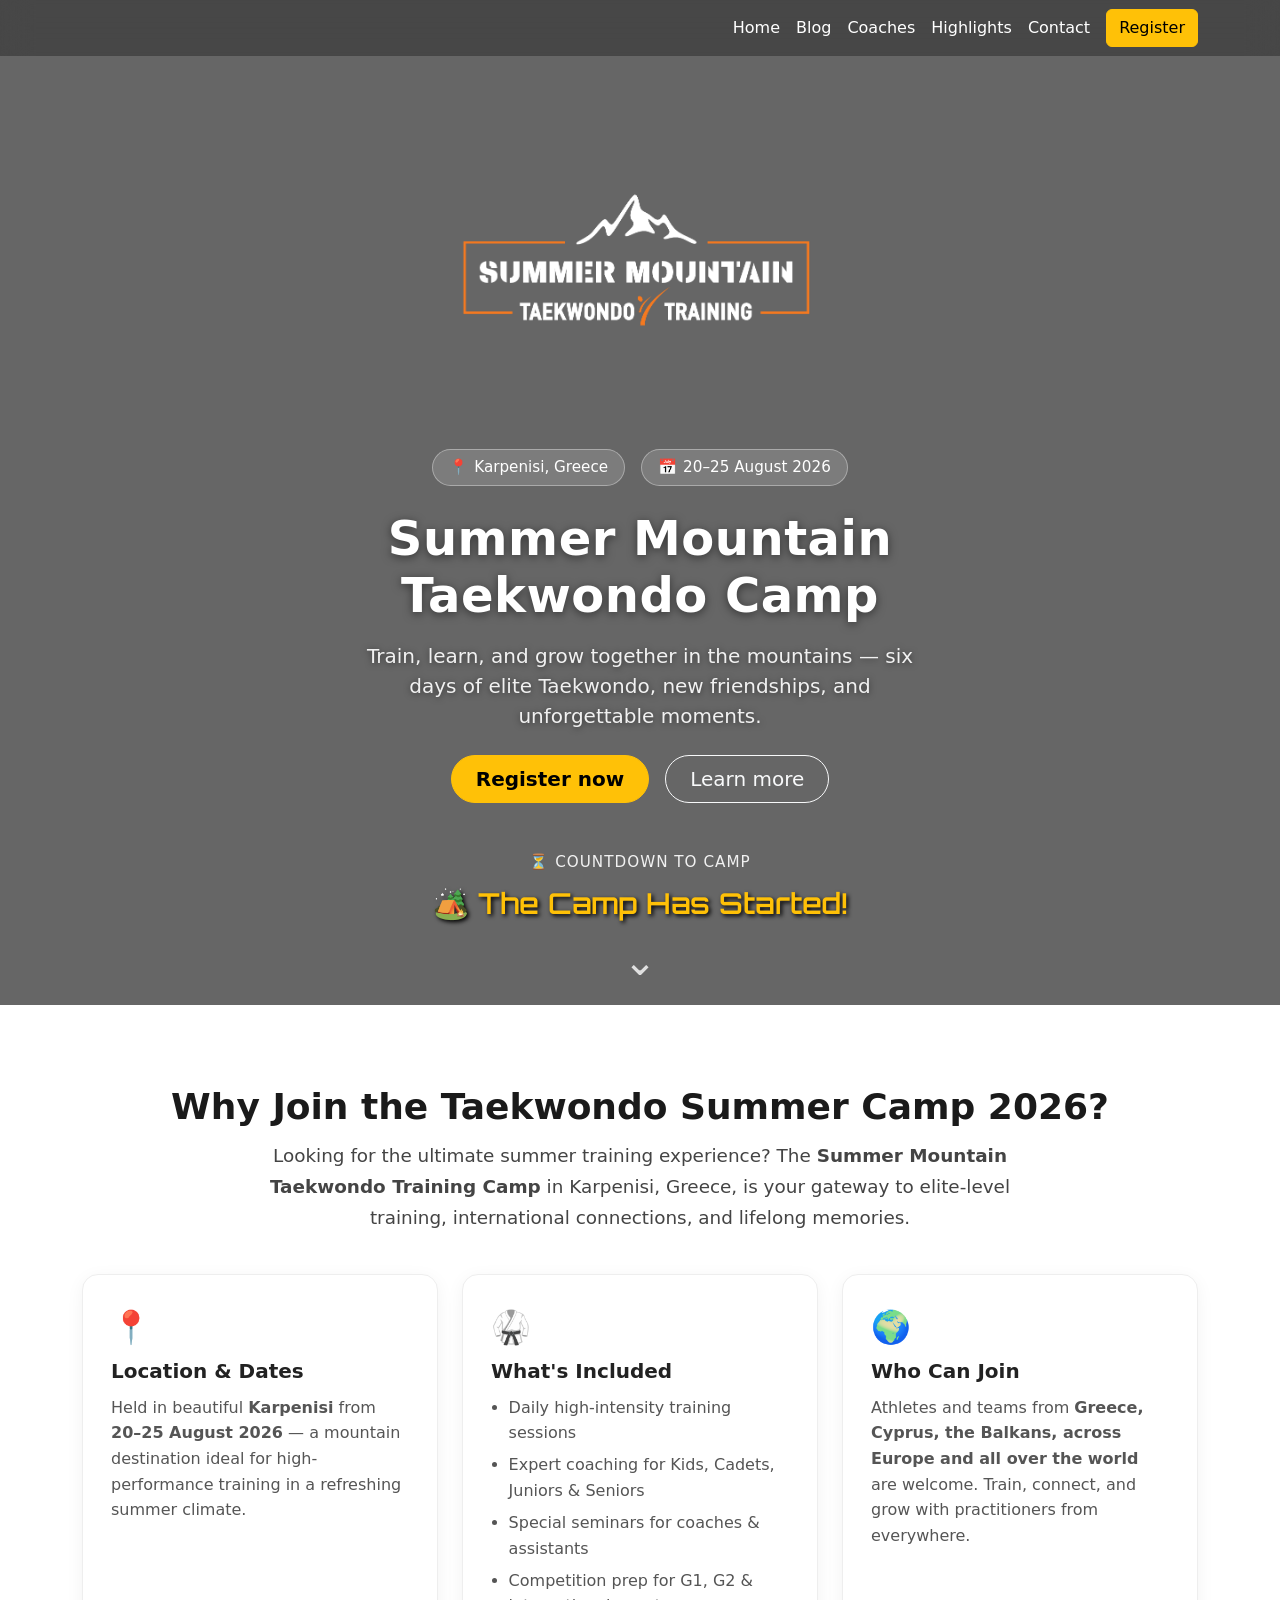
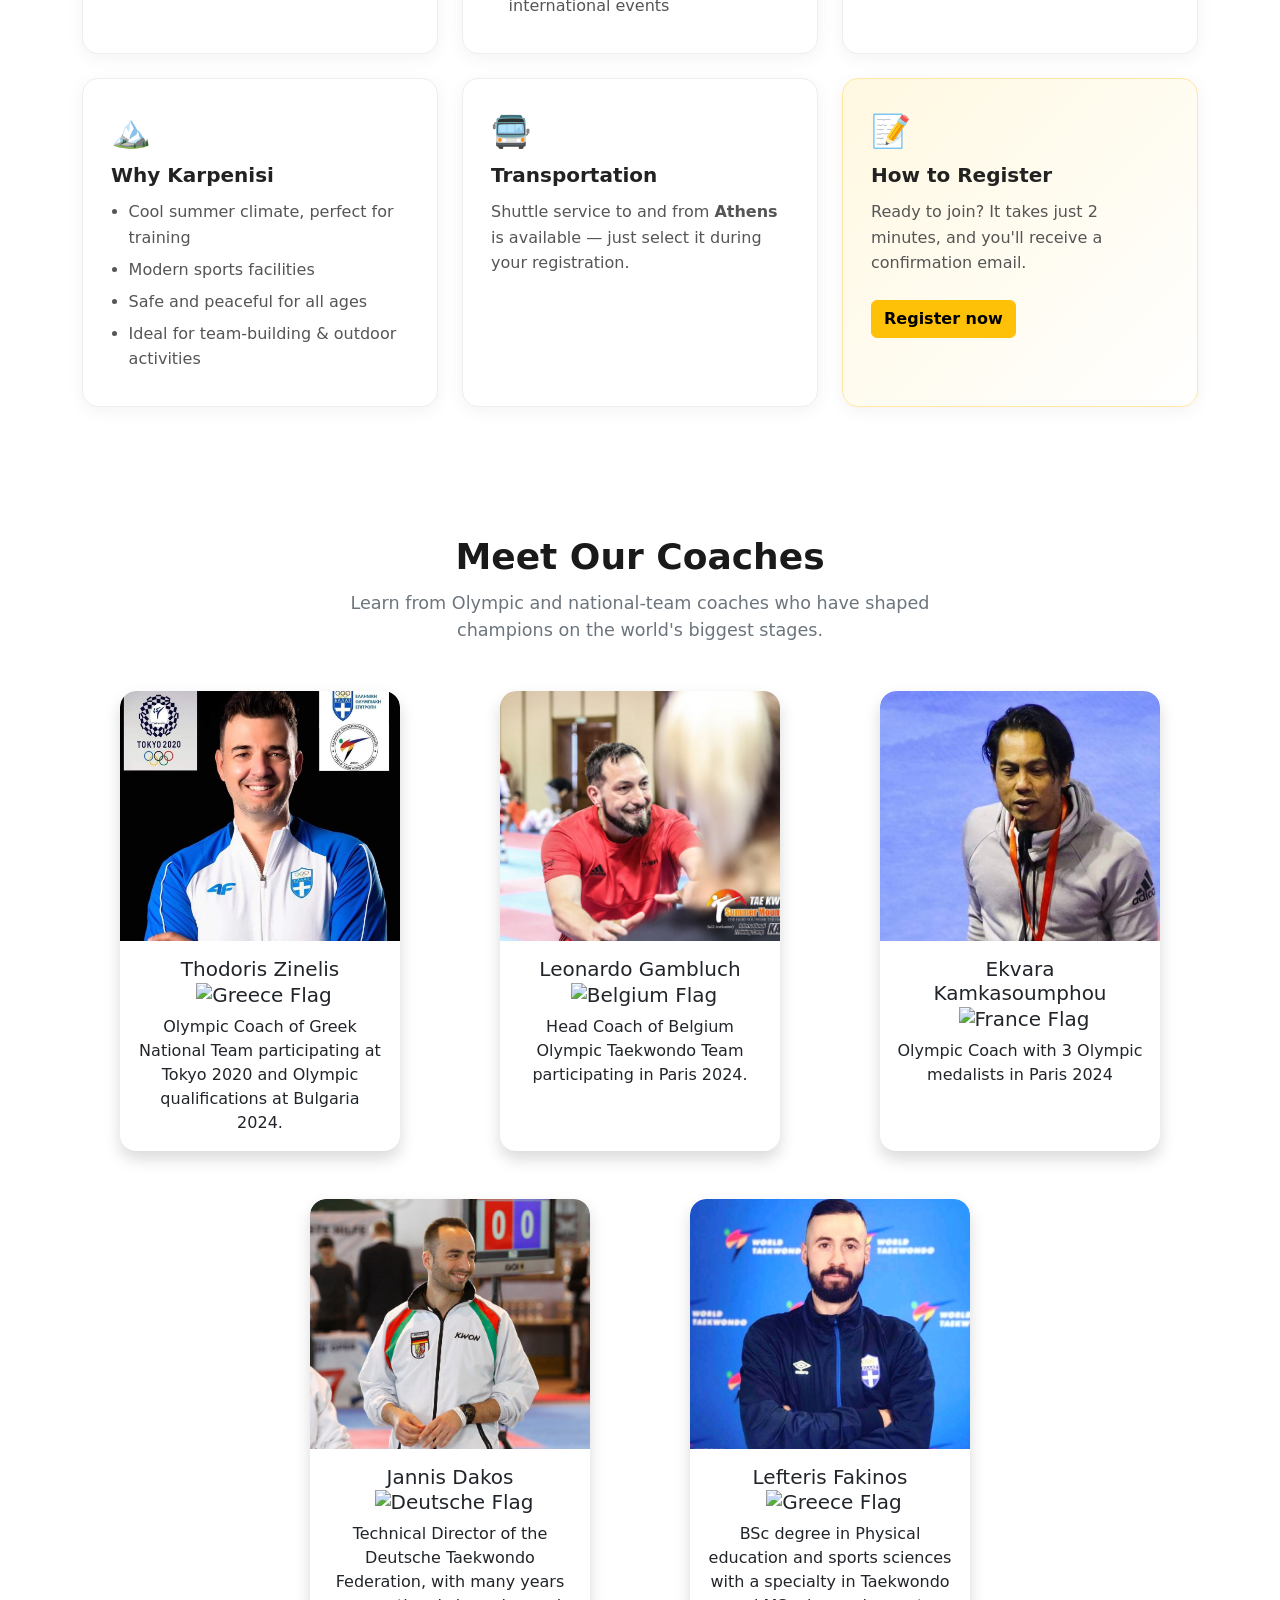
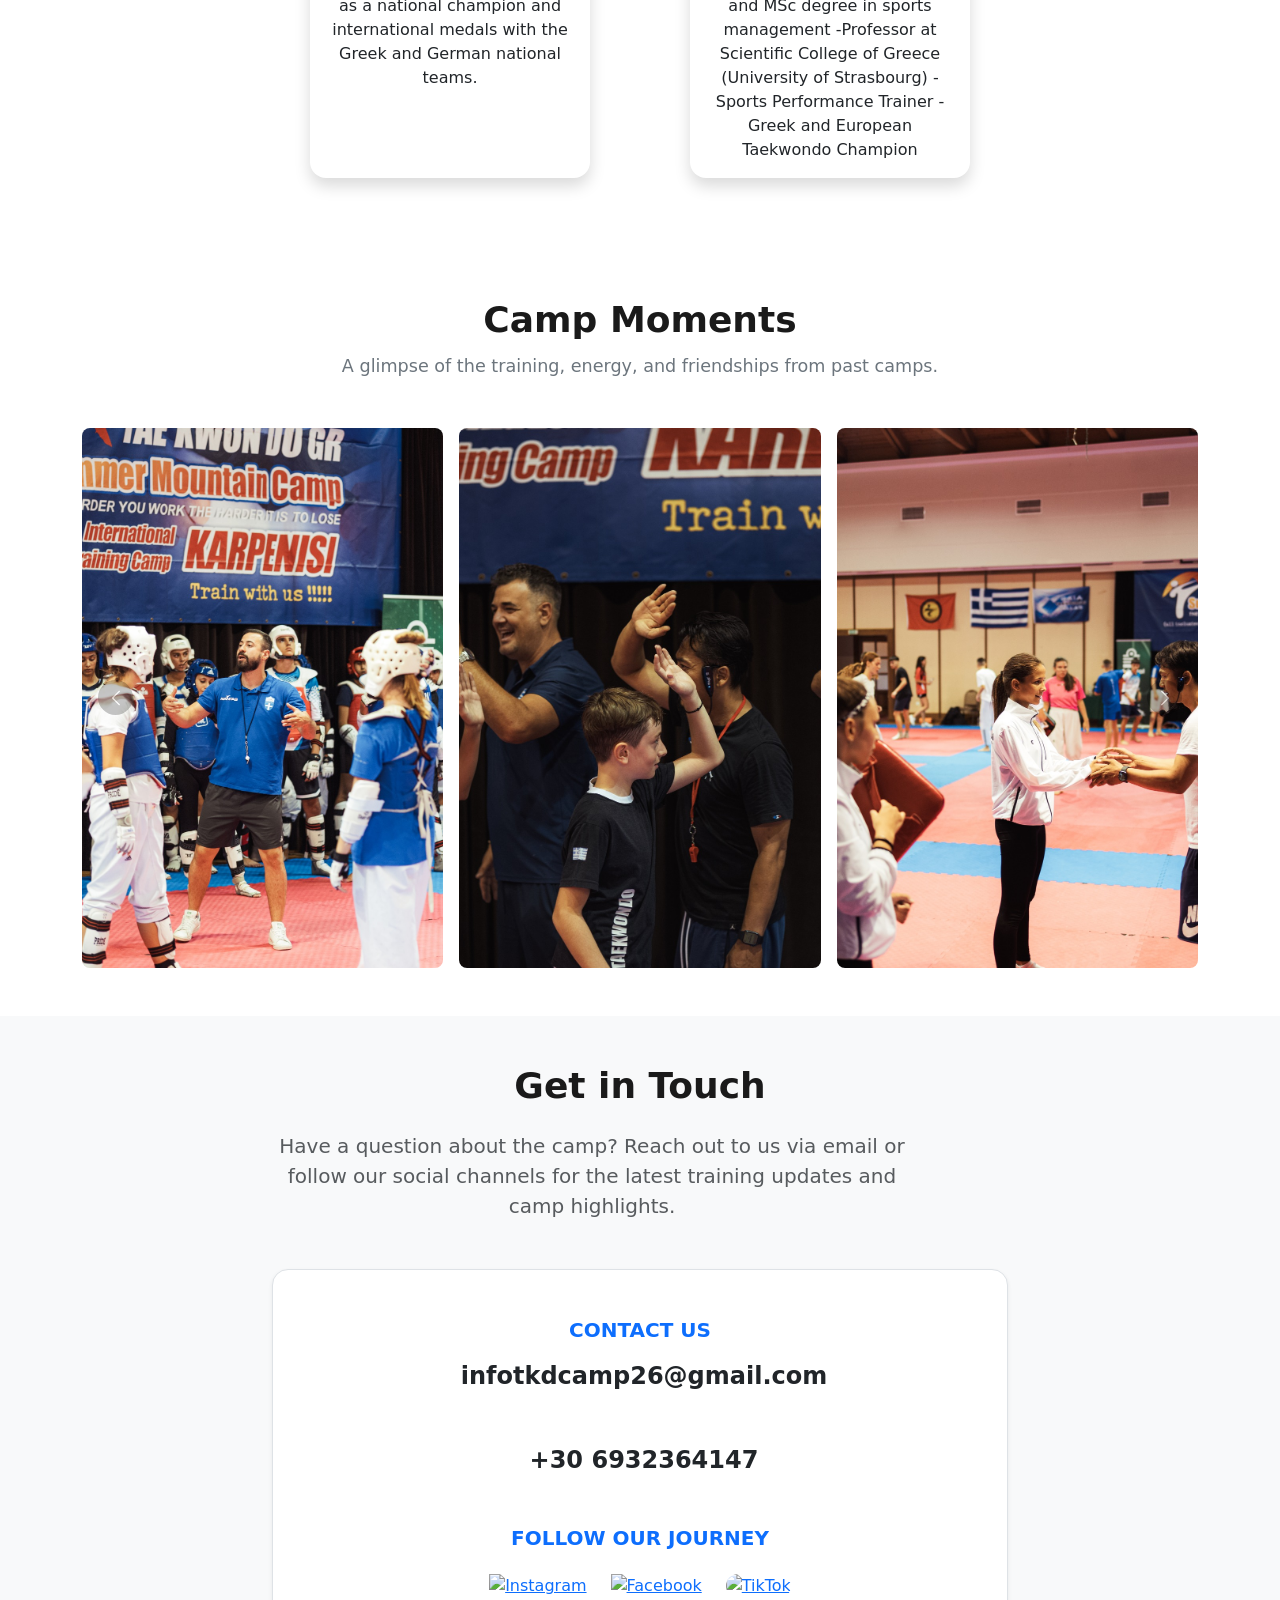
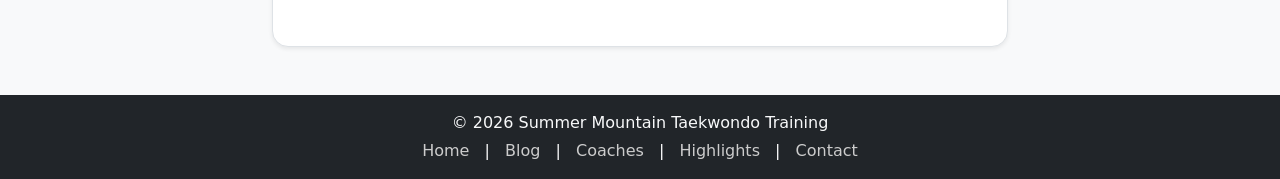
==== commit 7977d156: "added contact info" ====
--- a/index.html
+++ b/index.html
@@ -1,5 +1,6 @@
 <!DOCTYPE html>
 <html lang="en">
+
 <head>
   <meta name="google-site-verification" content="_MmJCYvBy6ibNGrdqhNxZ3iZZgx4AxOGybq_nMArLQY" />
   <meta charset="UTF-8" />
@@ -15,64 +16,70 @@
   <link rel="stylesheet" href="style.css">
   <link href="https://fonts.googleapis.com/css2?family=Orbitron:wght@600&display=swap" rel="stylesheet">
   <!-- Google tag (gtag.js) -->
-<script async src="https://www.googletagmanager.com/gtag/js?id=G-YDMQY4K6RY"></script>
-<script>
-  window.dataLayer = window.dataLayer || [];
-  function gtag(){dataLayer.push(arguments);}
-  gtag('js', new Date());
-
-  gtag('config', 'G-YDMQY4K6RY');
-</script>
+  <script async src="https://www.googletagmanager.com/gtag/js?id=G-YDMQY4K6RY"></script>
+  <script>
+    window.dataLayer = window.dataLayer || [];
+    function gtag() { dataLayer.push(arguments); }
+    gtag('js', new Date());
+
+    gtag('config', 'G-YDMQY4K6RY');
+  </script>
   <style>
-
-  .image-container {
-    display: flex;
-    justify-content: center;
-    margin-top: 20px;
-}
-
-.hover-image {
-    width: 500px; /* Αρχικό μέγεθος */
-    height: auto;
-    transition: transform 0.3s ease-in-out; /* Ομαλή μετάβαση */
-}
-
-  .hover-image:hover {
-      transform: scale(1.2); /* Μεγαλώνει κατά 20% */
-  }
-
-  .image-container {
-  position: relative;
-}
-
-.hover-image {
-  width: 100%;
-  height: auto;
-}
+    .image-container {
+      display: flex;
+      justify-content: center;
+      margin-top: 20px;
+    }
+
+    .hover-image {
+      width: 500px;
+      /* Αρχικό μέγεθος */
+      height: auto;
+      transition: transform 0.3s ease-in-out;
+      /* Ομαλή μετάβαση */
+    }
+
+    .hover-image:hover {
+      transform: scale(1.2);
+      /* Μεγαλώνει κατά 20% */
+    }
+
+    .image-container {
+      position: relative;
+    }
+
+    .hover-image {
+      width: 100%;
+      height: auto;
+    }
   </style>
   <!-- Primary Meta Tags -->
-<title>Summer Mountain Taekwondo Camp 2026 | Karpenisi, Greece</title>
-<meta name="description" content="Join the elite Summer Mountain Taekwondo Camp 2026 in Karpenisi, Greece (Aug 20-25, 2026). Train with Olympic coaches for Kids, Cadets, Juniors & Seniors. Register now!">
-<meta name="keywords" content="Taekwondo summer mountain camp 2026, martial arts camp, Karpenisi Greece, sports retreat, Taekwondo Greece, taekwondo training Karpenisi 2026, taekwondo summer camp for kids">
-  
-
-<!-- Open Graph / Facebook -->
-<meta property="og:type" content="website">
-<meta property="og:url" content="https://karpenisitkdcamp.com/">
-<meta property="og:title" content="Karpenisi Summer Mountain Taekwondo Training Camp  2026">
-<meta property="og:description" content="Taekwondo Summer Camp in Karpenisi, Greece. Join us from August 20-25, 2026, for elite training, seminars, and unforgettable experiences.">
-
-<!-- Twitter -->
-<meta property="twitter:card" content="summary_large_image">
-<meta property="twitter:title" content="Karpenisi Summer Mountain Taekwondo Training Camp 2026">
-<meta property="twitter:description" content="Taekwondo Summer Camp in Karpenisi, Greece. Join us from August 20-25, 2026, for elite training, seminars, and unforgettable experiences.">
-<meta property="twitter:image" content="https://karpenisitkdcamp.com/img/Gemini_Generated_Image_c3v3a9c3v3a9c3v3.png">
-
-<!-- Mobile & Performance -->
-<meta name="theme-color" content="#000000">
-
-<!-- Structured data: Event (helps Google show rich results) -->
-<script type="application/ld+json">
+  <title>Summer Mountain Taekwondo Camp 2026 | Karpenisi, Greece</title>
+  <meta name="description"
+    content="Join the elite Summer Mountain Taekwondo Camp 2026 in Karpenisi, Greece (Aug 20-25, 2026). Train with Olympic coaches for Kids, Cadets, Juniors & Seniors. Register now!">
+  <meta name="keywords"
+    content="Taekwondo summer mountain camp 2026, martial arts camp, Karpenisi Greece, sports retreat, Taekwondo Greece, taekwondo training Karpenisi 2026, taekwondo summer camp for kids">
+
+
+  <!-- Open Graph / Facebook -->
+  <meta property="og:type" content="website">
+  <meta property="og:url" content="https://karpenisitkdcamp.com/">
+  <meta property="og:title" content="Karpenisi Summer Mountain Taekwondo Training Camp  2026">
+  <meta property="og:description"
+    content="Taekwondo Summer Camp in Karpenisi, Greece. Join us from August 20-25, 2026, for elite training, seminars, and unforgettable experiences.">
+
+  <!-- Twitter -->
+  <meta property="twitter:card" content="summary_large_image">
+  <meta property="twitter:title" content="Karpenisi Summer Mountain Taekwondo Training Camp 2026">
+  <meta property="twitter:description"
+    content="Taekwondo Summer Camp in Karpenisi, Greece. Join us from August 20-25, 2026, for elite training, seminars, and unforgettable experiences.">
+  <meta property="twitter:image" content="https://karpenisitkdcamp.com/img/Gemini_Generated_Image_c3v3a9c3v3a9c3v3.png">
+
+  <!-- Mobile & Performance -->
+  <meta name="theme-color" content="#000000">
+
+  <!-- Structured data: Event (helps Google show rich results) -->
+  <script type="application/ld+json">
 {
   "@context": "https://schema.org",
   "@type": "SportsEvent",
@@ -103,158 +110,174 @@
 </script>
 
 </head>
+
 <body>
   <div id="header-placeholder"></div>
-  <section id="home" class="d-flex flex-column align-items-center justify-content-center text-center text-white position-relative"
-         style="min-height: 100vh; padding: 110px 16px 80px; background: url('https://montana.gr/wp-content/uploads/2020/08/montana-hotel-spa-karpenisi-evritania-2-1024x768.jpg') center center / cover no-repeat;">
-
-  <!-- Σκοτεινό Overlay -->
-  <div class="position-absolute top-0 start-0 w-100 h-100" style="background-color: rgba(0, 0, 0, 0.6);"></div>
-
-  <!-- Περιεχόμενο -->
-  <div class="container position-relative z-2 hero-content" data-aos="fade-up" data-aos-delay="200">
-    <img src="img/smtt-logo-Apr25white.png" class="img-fluid logo-img" alt="Summer Mountain Taekwondo Training Camp 2026">
-
-    <div class="hero-badges d-flex flex-wrap justify-content-center gap-2 gap-md-3 mt-4">
-      <span class="hero-badge"><span aria-hidden="true">📍</span> Karpenisi, Greece</span>
-      <span class="hero-badge"><span aria-hidden="true">📅</span> 20–25 August 2026</span>
+  <section id="home"
+    class="d-flex flex-column align-items-center justify-content-center text-center text-white position-relative"
+    style="min-height: 100vh; padding: 110px 16px 80px; background: url('https://montana.gr/wp-content/uploads/2020/08/montana-hotel-spa-karpenisi-evritania-2-1024x768.jpg') center center / cover no-repeat;">
+
+    <!-- Σκοτεινό Overlay -->
+    <div class="position-absolute top-0 start-0 w-100 h-100" style="background-color: rgba(0, 0, 0, 0.6);"></div>
+
+    <!-- Περιεχόμενο -->
+    <div class="container position-relative z-2 hero-content" data-aos="fade-up" data-aos-delay="200">
+      <img src="img/smtt-logo-Apr25white.png" class="img-fluid logo-img"
+        alt="Summer Mountain Taekwondo Training Camp 2026">
+
+      <div class="hero-badges d-flex flex-wrap justify-content-center gap-2 gap-md-3 mt-4">
+        <span class="hero-badge"><span aria-hidden="true">📍</span> Karpenisi, Greece</span>
+        <span class="hero-badge"><span aria-hidden="true">📅</span> 20–25 August 2026</span>
+      </div>
+
+      <h1 class="hero-title fw-bold mt-4">Summer Mountain Taekwondo Camp</h1>
+      <p class="hero-subtitle mt-3 mx-auto">Train, learn, and grow together in the mountains — six days of elite
+        Taekwondo, new friendships, and unforgettable moments.</p>
+
+      <div class="hero-cta d-flex flex-wrap justify-content-center gap-3 mt-4">
+        <a href="register.html" class="btn btn-warning btn-lg px-4 fw-semibold">Register now</a>
+        <a href="#blog" class="btn btn-outline-light btn-lg px-4">Learn more</a>
+      </div>
+
+      <p class="countdown-label mt-5 mb-2">⏳ Countdown to camp</p>
+      <div id="countdown" class="countdown"></div>
     </div>
 
-    <h1 class="hero-title fw-bold mt-4">Summer Mountain Taekwondo Camp</h1>
-    <p class="hero-subtitle mt-3 mx-auto">Train, learn, and grow together in the mountains — six days of elite Taekwondo, new friendships, and unforgettable moments.</p>
-
-    <div class="hero-cta d-flex flex-wrap justify-content-center gap-3 mt-4">
-      <a href="register.html" class="btn btn-warning btn-lg px-4 fw-semibold">Register now</a>
-      <a href="#blog" class="btn btn-outline-light btn-lg px-4">Learn more</a>
-    </div>
-
-    <p class="countdown-label mt-5 mb-2">⏳ Countdown to camp</p>
-    <div id="countdown" class="countdown"></div>
-  </div>
-
-  <a href="#blog" class="scroll-cue position-absolute z-2" aria-label="Scroll to content">⌄</a>
-</section>
-
-<style>
-  /* Responsive logo */
-  .logo-img {
-    max-width: 500px;
-    width: 100%;
-  }
-
-  /* Καλύτερη προσαρμογή σε κινητά */
-  @media (max-width: 768px) {
-    #home {
-      min-height: 100vh;
-      padding: 90px 16px 60px;
-    }
-
+    <a href="#blog" class="scroll-cue position-absolute z-2" aria-label="Scroll to content">⌄</a>
+  </section>
+
+  <style>
+    /* Responsive logo */
     .logo-img {
-      max-width: 300px;
-    }
-
-    h1, h2 {
-      font-size: 1.5rem;
-    }
-
-    .btn-lg {
-      font-size: 1rem;
-      padding: 10px 20px;
-    }
-  }
-</style>
-
- <section id="blog" class="section">
-  <div class="container" data-aos="fade-up">
-    <h2 class="section-title">Why Join the Taekwondo Summer Camp 2026?</h2>
-
-    <p class="blog-intro mx-auto">
-      Looking for the ultimate summer training experience? The <strong>Summer Mountain Taekwondo Training Camp</strong> in Karpenisi, Greece, is your gateway to elite-level training, international connections, and lifelong memories.
-    </p>
-
-    <div class="row g-4 mt-2">
-      <div class="col-md-6 col-lg-4">
-        <div class="info-card h-100">
-          <div class="info-icon">📍</div>
-          <h3>Location &amp; Dates</h3>
-          <p>Held in beautiful <strong>Karpenisi</strong> from <strong>20–25 August 2026</strong> — a mountain destination ideal for high-performance training in a refreshing summer climate.</p>
-        </div>
-      </div>
-
-      <div class="col-md-6 col-lg-4">
-        <div class="info-card h-100">
-          <div class="info-icon">🥋</div>
-          <h3>What's Included</h3>
-          <ul>
-            <li>Daily high-intensity training sessions</li>
-            <li>Expert coaching for Kids, Cadets, Juniors &amp; Seniors</li>
-            <li>Special seminars for coaches &amp; assistants</li>
-            <li>Competition prep for G1, G2 &amp; international events</li>
-          </ul>
-        </div>
-      </div>
-
-      <div class="col-md-6 col-lg-4">
-        <div class="info-card h-100">
-          <div class="info-icon">🌍</div>
-          <h3>Who Can Join</h3>
-          <p>Athletes and teams from <strong>Greece, Cyprus, the Balkans, across Europe and all over the world</strong> are welcome. Train, connect, and grow with practitioners from everywhere.</p>
-        </div>
-      </div>
-
-      <div class="col-md-6 col-lg-4">
-        <div class="info-card h-100">
-          <div class="info-icon">🏔️</div>
-          <h3>Why Karpenisi</h3>
-          <ul>
-            <li>Cool summer climate, perfect for training</li>
-            <li>Modern sports facilities</li>
-            <li>Safe and peaceful for all ages</li>
-            <li>Ideal for team-building &amp; outdoor activities</li>
-          </ul>
-        </div>
-      </div>
-
-      <div class="col-md-6 col-lg-4">
-        <div class="info-card h-100">
-          <div class="info-icon">🚍</div>
-          <h3>Transportation</h3>
-          <p>Shuttle service to and from <strong>Athens</strong> is available — just select it during your registration.</p>
-        </div>
-      </div>
-
-      <div class="col-md-6 col-lg-4">
-        <div class="info-card info-card--cta h-100">
-          <div class="info-icon">📝</div>
-          <h3>How to Register</h3>
-          <p>Ready to join? It takes just 2 minutes, and you'll receive a confirmation email.</p>
-          <a class="btn btn-warning fw-semibold mt-2" href="register.html">Register now</a>
+      max-width: 500px;
+      width: 100%;
+    }
+
+    /* Καλύτερη προσαρμογή σε κινητά */
+    @media (max-width: 768px) {
+      #home {
+        min-height: 100vh;
+        padding: 90px 16px 60px;
+      }
+
+      .logo-img {
+        max-width: 300px;
+      }
+
+      h1,
+      h2 {
+        font-size: 1.5rem;
+      }
+
+      .btn-lg {
+        font-size: 1rem;
+        padding: 10px 20px;
+      }
+    }
+  </style>
+
+  <section id="blog" class="section">
+    <div class="container" data-aos="fade-up">
+      <h2 class="section-title">Why Join the Taekwondo Summer Camp 2026?</h2>
+
+      <p class="blog-intro mx-auto">
+        Looking for the ultimate summer training experience? The <strong>Summer Mountain Taekwondo Training
+          Camp</strong> in Karpenisi, Greece, is your gateway to elite-level training, international connections, and
+        lifelong memories.
+      </p>
+
+      <div class="row g-4 mt-2">
+        <div class="col-md-6 col-lg-4">
+          <div class="info-card h-100">
+            <div class="info-icon">📍</div>
+            <h3>Location &amp; Dates</h3>
+            <p>Held in beautiful <strong>Karpenisi</strong> from <strong>20–25 August 2026</strong> — a mountain
+              destination ideal for high-performance training in a refreshing summer climate.</p>
+          </div>
+        </div>
+
+        <div class="col-md-6 col-lg-4">
+          <div class="info-card h-100">
+            <div class="info-icon">🥋</div>
+            <h3>What's Included</h3>
+            <ul>
+              <li>Daily high-intensity training sessions</li>
+              <li>Expert coaching for Kids, Cadets, Juniors &amp; Seniors</li>
+              <li>Special seminars for coaches &amp; assistants</li>
+              <li>Competition prep for G1, G2 &amp; international events</li>
+            </ul>
+          </div>
+        </div>
+
+        <div class="col-md-6 col-lg-4">
+          <div class="info-card h-100">
+            <div class="info-icon">🌍</div>
+            <h3>Who Can Join</h3>
+            <p>Athletes and teams from <strong>Greece, Cyprus, the Balkans, across Europe and all over the
+                world</strong> are welcome. Train, connect, and grow with practitioners from everywhere.</p>
+          </div>
+        </div>
+
+        <div class="col-md-6 col-lg-4">
+          <div class="info-card h-100">
+            <div class="info-icon">🏔️</div>
+            <h3>Why Karpenisi</h3>
+            <ul>
+              <li>Cool summer climate, perfect for training</li>
+              <li>Modern sports facilities</li>
+              <li>Safe and peaceful for all ages</li>
+              <li>Ideal for team-building &amp; outdoor activities</li>
+            </ul>
+          </div>
+        </div>
+
+        <div class="col-md-6 col-lg-4">
+          <div class="info-card h-100">
+            <div class="info-icon">🚍</div>
+            <h3>Transportation</h3>
+            <p>Shuttle service to and from <strong>Athens</strong> is available — just select it during your
+              registration.</p>
+          </div>
+        </div>
+
+        <div class="col-md-6 col-lg-4">
+          <div class="info-card info-card--cta h-100">
+            <div class="info-icon">📝</div>
+            <h3>How to Register</h3>
+            <p>Ready to join? It takes just 2 minutes, and you'll receive a confirmation email.</p>
+            <a class="btn btn-warning fw-semibold mt-2" href="register.html">Register now</a>
+          </div>
         </div>
       </div>
     </div>
-  </div>
-</section>
-
-
-
-<!-- </section> -->
-
-
-
-  <section id="coaches" class="py-5 text-center bg-white" data-aos="fade-up" data-aos-delay="200" style="scroll-margin-top: 80px;">
+  </section>
+
+
+
+  <!-- </section> -->
+
+
+
+  <section id="coaches" class="py-5 text-center bg-white" data-aos="fade-up" data-aos-delay="200"
+    style="scroll-margin-top: 80px;">
     <div class="container" style="max-width: 1140px;">
       <h2 class="section-title">Meet Our Coaches</h2>
-      <p class="section-subtitle mx-auto mb-5">Learn from Olympic and national-team coaches who have shaped champions on the world's biggest stages.</p>
+      <p class="section-subtitle mx-auto mb-5">Learn from Olympic and national-team coaches who have shaped champions on
+        the world's biggest stages.</p>
       <div class="row justify-content-center gx-4 gy-4">
 
         <div class="col-md-4 mb-4">
           <div class="card h-100 shadow border-0">
-            <a href="img/228125571_10225213639318976_5328020385360660679_n.jpg" data-lightbox="coaches" data-title="Thodoris Zinelis">
-              <img src="img/228125571_10225213639318976_5328020385360660679_n.jpg" class="card-img-top" alt="Taekwondo Coach Thodoris Zinelis">
+            <a href="img/228125571_10225213639318976_5328020385360660679_n.jpg" data-lightbox="coaches"
+              data-title="Thodoris Zinelis">
+              <img src="img/228125571_10225213639318976_5328020385360660679_n.jpg" class="card-img-top"
+                alt="Taekwondo Coach Thodoris Zinelis">
             </a>
             <div class="card-body">
-              <h5 class="card-title">Thodoris Zinelis <img src="https://flagcdn.com/w40/gr.png" alt="Greece Flag" width="20" class="ms-2"></h5>
-              <p class="card-text">Olympic Coach of Greek National Team participating at Tokyo 2020 and Olympic qualifications at Bulgaria 2024.</p>
+              <h5 class="card-title">Thodoris Zinelis <img src="https://flagcdn.com/w40/gr.png" alt="Greece Flag"
+                  width="20" class="ms-2"></h5>
+              <p class="card-text">Olympic Coach of Greek National Team participating at Tokyo 2020 and Olympic
+                qualifications at Bulgaria 2024.</p>
             </div>
           </div>
         </div>
@@ -265,7 +288,8 @@
               <img src="img/IMG_4111.JPG" class="card-img-top" alt="Taekwondo Coach Leonardo Gambluch">
             </a>
             <div class="card-body">
-              <h5 class="card-title">Leonardo Gambluch <img src="https://flagcdn.com/w40/be.png" alt="Belgium Flag" width="20" class="ms-2"></h5>
+              <h5 class="card-title">Leonardo Gambluch <img src="https://flagcdn.com/w40/be.png" alt="Belgium Flag"
+                  width="20" class="ms-2"></h5>
               <p class="card-text">Head Coach of Belgium Olympic Taekwondo Team participating in Paris 2024.</p>
             </div>
           </div>
@@ -277,37 +301,42 @@
               <img src="img/IMG_4117.JPG" class="card-img-top" alt="Taekwondo Coach Ekvara Kamkasoumphou">
             </a>
             <div class="card-body">
-              <h5 class="card-title">Ekvara Kamkasoumphou <img src="https://flagcdn.com/w40/fr.png" alt="France Flag" width="20" class="ms-2"></h5>
+              <h5 class="card-title">Ekvara Kamkasoumphou <img src="https://flagcdn.com/w40/fr.png" alt="France Flag"
+                  width="20" class="ms-2"></h5>
               <p class="card-text">Olympic Coach with 3 Olympic medalists in Paris 2024</p>
             </div>
           </div>
         </div>
-  
+
         <div class="col-md-4 mb-4">
           <div class="card h-100 shadow border-0">
             <a href="img/dakos.jpg" data-lightbox="coaches" data-title="Jannis Dakos">
               <img src="img/dakos.jpg" class="card-img-top" alt="Taekwondo Coach Jannis Dakos">
             </a>
             <div class="card-body">
-              <h5 class="card-title">Jannis Dakos <img src="https://flagcdn.com/w40/de.png" alt="Deutsche Flag" width="20" class="ms-2"></h5>
-              <p class="card-text">Technical Director of the Deutsche Taekwondo Federation, with many years as a national champion and international medals with the Greek and German national teams.</p>
-            </div>
-          </div>
-        </div>
-  
-        
-  
+              <h5 class="card-title">Jannis Dakos <img src="https://flagcdn.com/w40/de.png" alt="Deutsche Flag"
+                  width="20" class="ms-2"></h5>
+              <p class="card-text">Technical Director of the Deutsche Taekwondo Federation, with many years as a
+                national champion and international medals with the Greek and German national teams.</p>
+            </div>
+          </div>
+        </div>
+
+
+
         <div class="col-md-4 mb-4">
           <div class="card h-100 shadow border-0">
             <a href="img/fakinos.jpg" data-lightbox="coaches" data-title="Lefteris Fakinos">
               <img src="img/fakinos.jpg" class="card-img-top" alt="Taekwondo Coach Lefteris Fakinos">
             </a>
             <div class="card-body">
-              <h5 class="card-title">Lefteris Fakinos <img src="https://flagcdn.com/w40/gr.png" alt="Greece Flag" width="20" class="ms-2"></h5>
-              <p class="card-text">BSc degree in Physical education and sports sciences  with a specialty in Taekwondo and MSc degree in sports management 
-              -Professor at Scientific College of  Greece (University of Strasbourg)
-              - Sports Performance Trainer
-              - Greek and European Taekwondo Champion</p>
+              <h5 class="card-title">Lefteris Fakinos <img src="https://flagcdn.com/w40/gr.png" alt="Greece Flag"
+                  width="20" class="ms-2"></h5>
+              <p class="card-text">BSc degree in Physical education and sports sciences with a specialty in Taekwondo
+                and MSc degree in sports management
+                -Professor at Scientific College of Greece (University of Strasbourg)
+                - Sports Performance Trainer
+                - Greek and European Taekwondo Champion</p>
             </div>
           </div>
         </div>
@@ -319,208 +348,249 @@
 
 
   <!-- photo section -->
-<section id="highlights" class="py-5 text-center bg-white text-black" data-aos="fade-up" data-aos-delay="200" style="scroll-margin-top: 80px;">
-  <div class="container">
-    <h2 class="section-title">Camp Moments</h2>
-    <p class="section-subtitle mx-auto mb-5">A glimpse of the training, energy, and friendships from past camps.</p>
-
-    <div id="multiCarousel" class="carousel slide" data-bs-ride="carousel" data-bs-interval="3000">
-      <div class="carousel-inner">
-
-        <!-- Slide 1 -->
-        <div class="carousel-item active">
-          <div class="row gx-3">
-            <div class="col-md-4">
-              <img src="img/482031364_1132497248678374_2674032632359761003_n.jpg" class="d-block w-100 rounded-3" alt="Image 1">
-            </div>
-            <div class="col-md-4">
-              <img src="img/482032713_1132497205345045_2901533280603758830_n.jpg" class="d-block w-100 rounded-3" alt="Image 2">
-            </div>
-            <div class="col-md-4">
-              <img src="img/483764448_1132500032011429_174673191304980468_n.jpg" class="d-block w-100 rounded-3" alt="Image 3">
-            </div>
-          </div>
-        </div>
-
-        <!-- Slide 2 -->
-        <div class="carousel-item">
-          <div class="row gx-3">
-            <div class="col-md-4">
-              <img src="img/484049249_1132496875345078_4566548380314783895_n.jpg" class="d-block w-100 rounded-3" alt="Image 4">
-            </div>
-            <div class="col-md-4">
-              <img src="img/484218080_1132497238678375_5778197136815573106_n.jpg" class="d-block w-100 rounded-3" alt="Image 5">
-            </div>
-            <div class="col-md-4">
-              <img src="img/483846233_1132497358678363_4606893081612543181_n.jpg" class="d-block w-100 rounded-3" alt="Image 6">
-            </div>
-          </div>
-        </div>
-
-        <!-- Slide 3 -->
-        <div class="carousel-item">
-          <div class="row gx-3">
-            <div class="col-md-4">
-              <img src="img/484189951_1132496458678453_7118626457356143094_n.jpg" class="d-block w-100 rounded-3" alt="Image 1">
-            </div>
-            <div class="col-md-4">
-              <img src="img/483548995_1132555198672579_7467279951107239905_n.jpg" class="d-block w-100 rounded-3" alt="Image 2">
-            </div>
-            <div class="col-md-4">
-              <img src="img/483930770_1132551605339605_8990790373384605321_n.jpg" class="d-block w-100 rounded-3" alt="Image 3">
-            </div>
-          </div>
-        </div>
-
-        <!-- Slide 4 -->
-        <div class="carousel-item">
-          <div class="row gx-3">
-            <div class="col-md-4">
-              <img src="img/482829994_1132551085339657_8744546860455280965_n.jpg" class="d-block w-100 rounded-3" alt="Image 4">
-            </div>
-            <div class="col-md-4">
-              <img src="img/482810217_1132551178672981_4952770424059345817_n.jpg" class="d-block w-100 rounded-3" alt="Image 5">
-            </div>
-            <div class="col-md-4">
-              <img src="img/483805743_1132496588678440_7114504482896509711_n.jpg" class="d-block w-100 rounded-3" alt="Image 6">
-            </div>
-          </div>
-        </div>
-
-        <!-- Slide 5 -->
-        <div class="carousel-item">
-          <div class="row gx-3">
-            <div class="col-md-4">
-              <img src="img/484038300_1132500582011374_3886961011126841535_n.jpg" class="d-block w-100 rounded-3" alt="Image 4">
-            </div>
-            <div class="col-md-4">
-              <img src="img/484178651_1132500678678031_7757440642741417269_n.jpg" class="d-block w-100 rounded-3" alt="Image 5">
-            </div>
-            <div class="col-md-4">
-              <img src="img/484033616_1132551608672938_2434994086078081871_n.jpg" class="d-block w-100 rounded-3" alt="Image 6">
-            </div>
-          </div>
-        </div>
+  <section id="highlights" class="py-5 text-center bg-white text-black" data-aos="fade-up" data-aos-delay="200"
+    style="scroll-margin-top: 80px;">
+    <div class="container">
+      <h2 class="section-title">Camp Moments</h2>
+      <p class="section-subtitle mx-auto mb-5">A glimpse of the training, energy, and friendships from past camps.</p>
+
+      <div id="multiCarousel" class="carousel slide" data-bs-ride="carousel" data-bs-interval="3000">
+        <div class="carousel-inner">
+
+          <!-- Slide 1 -->
+          <div class="carousel-item active">
+            <div class="row gx-3">
+              <div class="col-md-4">
+                <img src="img/482031364_1132497248678374_2674032632359761003_n.jpg" class="d-block w-100 rounded-3"
+                  alt="Image 1">
+              </div>
+              <div class="col-md-4">
+                <img src="img/482032713_1132497205345045_2901533280603758830_n.jpg" class="d-block w-100 rounded-3"
+                  alt="Image 2">
+              </div>
+              <div class="col-md-4">
+                <img src="img/483764448_1132500032011429_174673191304980468_n.jpg" class="d-block w-100 rounded-3"
+                  alt="Image 3">
+              </div>
+            </div>
+          </div>
+
+          <!-- Slide 2 -->
+          <div class="carousel-item">
+            <div class="row gx-3">
+              <div class="col-md-4">
+                <img src="img/484049249_1132496875345078_4566548380314783895_n.jpg" class="d-block w-100 rounded-3"
+                  alt="Image 4">
+              </div>
+              <div class="col-md-4">
+                <img src="img/484218080_1132497238678375_5778197136815573106_n.jpg" class="d-block w-100 rounded-3"
+                  alt="Image 5">
+              </div>
+              <div class="col-md-4">
+                <img src="img/483846233_1132497358678363_4606893081612543181_n.jpg" class="d-block w-100 rounded-3"
+                  alt="Image 6">
+              </div>
+            </div>
+          </div>
+
+          <!-- Slide 3 -->
+          <div class="carousel-item">
+            <div class="row gx-3">
+              <div class="col-md-4">
+                <img src="img/484189951_1132496458678453_7118626457356143094_n.jpg" class="d-block w-100 rounded-3"
+                  alt="Image 1">
+              </div>
+              <div class="col-md-4">
+                <img src="img/483548995_1132555198672579_7467279951107239905_n.jpg" class="d-block w-100 rounded-3"
+                  alt="Image 2">
+              </div>
+              <div class="col-md-4">
+                <img src="img/483930770_1132551605339605_8990790373384605321_n.jpg" class="d-block w-100 rounded-3"
+                  alt="Image 3">
+              </div>
+            </div>
+          </div>
+
+          <!-- Slide 4 -->
+          <div class="carousel-item">
+            <div class="row gx-3">
+              <div class="col-md-4">
+                <img src="img/482829994_1132551085339657_8744546860455280965_n.jpg" class="d-block w-100 rounded-3"
+                  alt="Image 4">
+              </div>
+              <div class="col-md-4">
+                <img src="img/482810217_1132551178672981_4952770424059345817_n.jpg" class="d-block w-100 rounded-3"
+                  alt="Image 5">
+              </div>
+              <div class="col-md-4">
+                <img src="img/483805743_1132496588678440_7114504482896509711_n.jpg" class="d-block w-100 rounded-3"
+                  alt="Image 6">
+              </div>
+            </div>
+          </div>
+
+          <!-- Slide 5 -->
+          <div class="carousel-item">
+            <div class="row gx-3">
+              <div class="col-md-4">
+                <img src="img/484038300_1132500582011374_3886961011126841535_n.jpg" class="d-block w-100 rounded-3"
+                  alt="Image 4">
+              </div>
+              <div class="col-md-4">
+                <img src="img/484178651_1132500678678031_7757440642741417269_n.jpg" class="d-block w-100 rounded-3"
+                  alt="Image 5">
+              </div>
+              <div class="col-md-4">
+                <img src="img/484033616_1132551608672938_2434994086078081871_n.jpg" class="d-block w-100 rounded-3"
+                  alt="Image 6">
+              </div>
+            </div>
+          </div>
+        </div>
+
+        <button class="carousel-control-prev" type="button" data-bs-target="#multiCarousel" data-bs-slide="prev">
+          <span class="carousel-control-prev-icon" aria-hidden="true"></span>
+          <span class="visually-hidden">Previous</span>
+        </button>
+        <button class="carousel-control-next" type="button" data-bs-target="#multiCarousel" data-bs-slide="next">
+          <span class="carousel-control-next-icon" aria-hidden="true"></span>
+          <span class="visually-hidden">Next</span>
+        </button>
       </div>
-
-      <button class="carousel-control-prev" type="button" data-bs-target="#multiCarousel" data-bs-slide="prev">
-        <span class="carousel-control-prev-icon" aria-hidden="true"></span>
-        <span class="visually-hidden">Previous</span>
-      </button>
-      <button class="carousel-control-next" type="button" data-bs-target="#multiCarousel" data-bs-slide="next">
-        <span class="carousel-control-next-icon" aria-hidden="true"></span>
-        <span class="visually-hidden">Next</span>
-      </button>
     </div>
-  </div>
-</section>
-
-
-  <section id="contact" class="section bg-light" style="scroll-margin-top: 80px;">
-  <div class="container" data-aos="fade-up">
-    <h2 class="section-title">Get in Touch</h2>
-    <p class="section-subtitle mx-auto mb-5">Have a question about the camp? Reach out or follow us for the latest updates.</p>
-    <div class="row align-items-center g-4">
-
-      <!-- Αριστερά η φωτογραφία -->
-      <!-- <div class="col-md-6 text-center">
-        <img src="img/Gemini_Generated_Image_c3v3a9c3v3a9c3v3.png" class="img-fluid rounded-4 shadow" alt="Summer Mountain Taekwondo Camp 2026 poster" style="max-width: 85%;">
-      </div> -->
-
-      <!-- Δεξιά το κείμενο και τα links -->
-      <div class="col-md-6 text-center text-md-start">
-        <h5 class="mb-2">Email us</h5>
-        <p class="fs-5 mb-4">
-          <a href="mailto:infotkdcamp26@gmail.com">infotkdcamp26@gmail.com</a>
-        </p>
-
-        <h5 class="mb-3">Follow us on Social Media</h5>
-        <div class="d-flex justify-content-center justify-content-md-start gap-3">
-          <a href="https://www.instagram.com/summermountaincampgr/" target="_blank" rel="noopener noreferrer" class="social-icon" aria-label="Instagram">
-            <img src="https://upload.wikimedia.org/wikipedia/commons/a/a5/Instagram_icon.png" alt="Instagram" style="width: 44px;">
-          </a>
-          <a href="https://www.facebook.com/summermountaincamp" target="_blank" rel="noopener noreferrer" class="social-icon" aria-label="Facebook">
-            <img src="https://upload.wikimedia.org/wikipedia/commons/5/51/Facebook_f_logo_%282019%29.svg" alt="Facebook" style="width: 44px;">
-          </a>
-          <a href="https://www.tiktok.com/@summermountaincamp" target="_blank" rel="noopener noreferrer" class="social-icon" aria-label="TikTok">
-            <img src="https://static.vecteezy.com/system/resources/previews/018/910/704/original/tiktok-logo-tiktok-symbol-tiktok-icon-free-free-vector.jpg" alt="TikTok" style="width: 44px; border-radius: 8px;">
-          </a>
+  </section>
+
+
+  <section id="contact" class="section bg-light py-5" style="scroll-margin-top: 80px;">
+    <div class="container" data-aos="fade-up">
+      <div class="row justify-content-center text-center">
+        <div class="col-lg-8">
+          <h2 class="section-title mb-4">Get in Touch</h2>
+          <p class="section-subtitle fs-5 text-muted mb-5">
+            Have a question about the camp? Reach out to us via email or follow our social channels for the latest
+            training updates and camp highlights.
+          </p>
+
+          <div class="contact-card bg-white p-4 p-md-5 rounded-4 shadow-sm border">
+            <h5 class="mb-3 text-uppercase text-primary fw-bold">Contact Us</h5>
+            <p class="fs-4 mb-5">
+              <a href="mailto:infotkdcamp26@gmail.com" class="text-decoration-none text-dark fw-semibold">
+                <i class="bi bi-envelope-fill me-2"></i>infotkdcamp26@gmail.com
+              </a>
+            </p>
+
+            <p class="fs-4 mb-5">
+              <a href="https://wa.me/3069XXXXXXXX" target="_blank" class="text-decoration-none text-dark fw-semibold">
+                <i class="bi bi-whatsapp me-2"></i>+30 6932364147
+              </a>
+            </p>
+
+            <h5 class="mb-4 text-uppercase text-primary fw-bold">Follow Our Journey</h5>
+            <div class="d-flex justify-content-center gap-4">
+              <a href="https://www.instagram.com/summermountaincampgr/" target="_blank" rel="noopener noreferrer"
+                class="social-link" aria-label="Instagram">
+                <img src="https://upload.wikimedia.org/wikipedia/commons/a/a5/Instagram_icon.png" alt="Instagram"
+                  style="width: 50px;">
+              </a>
+              <a href="https://www.facebook.com/summermountaincamp" target="_blank" rel="noopener noreferrer"
+                class="social-link" aria-label="Facebook">
+                <img src="https://upload.wikimedia.org/wikipedia/commons/5/51/Facebook_f_logo_%282019%29.svg"
+                  alt="Facebook" style="width: 50px;">
+              </a>
+              <a href="https://www.tiktok.com/@summermountaincamp" target="_blank" rel="noopener noreferrer"
+                class="social-link" aria-label="TikTok">
+                <img
+                  src="https://static.vecteezy.com/system/resources/previews/018/910/704/original/tiktok-logo-tiktok-symbol-tiktok-icon-free-free-vector.jpg"
+                  alt="TikTok" style="width: 50px; border-radius: 12px;">
+              </a>
+            </div>
+          </div>
         </div>
       </div>
-
     </div>
-  </div>
-</section>
-
-
-
-<script src="https://cdn.jsdelivr.net/npm/bootstrap@5.3.3/dist/js/bootstrap.bundle.min.js"></script>
-<script src="https://unpkg.com/aos@2.3.1/dist/aos.js"></script>
-<script>
-  AOS.init({
-    duration: 800,
-    once: false,
-    easing: 'ease-in-out',
-  });
-</script>
-
-<script src="https://cdnjs.cloudflare.com/ajax/libs/lightbox2/2.11.4/js/lightbox-plus-jquery.min.js"></script>
-<div id="footer-placeholder"></div>
-
-<script>
-  // Φόρτωση header/footer δυναμικά + εκτέλεση script μετά τη φόρτωση
-  fetch('header.html').then(res => res.text()).then(data => {
-    document.getElementById('header-placeholder').innerHTML = data;
-
-    document.querySelectorAll('.navbar-nav .nav-link').forEach(link => {
-      link.addEventListener('click', () => {
+  </section>
+
+  <style>
+    .social-link {
+      transition: transform 0.3s ease, opacity 0.3s ease;
+    }
+
+    .social-link:hover {
+      transform: scale(1.15);
+      opacity: 0.8;
+    }
+  </style>
+
+
+
+  <script src="https://cdn.jsdelivr.net/npm/bootstrap@5.3.3/dist/js/bootstrap.bundle.min.js"></script>
+  <script src="https://unpkg.com/aos@2.3.1/dist/aos.js"></script>
+  <script>
+    AOS.init({
+      duration: 800,
+      once: false,
+      easing: 'ease-in-out',
+    });
+  </script>
+
+  <script src="https://cdnjs.cloudflare.com/ajax/libs/lightbox2/2.11.4/js/lightbox-plus-jquery.min.js"></script>
+  <div id="footer-placeholder"></div>
+
+  <script>
+    // Φόρτωση header/footer δυναμικά + εκτέλεση script μετά τη φόρτωση
+    fetch('header.html').then(res => res.text()).then(data => {
+      document.getElementById('header-placeholder').innerHTML = data;
+
+      document.querySelectorAll('.navbar-nav .nav-link').forEach(link => {
+        link.addEventListener('click', () => {
+          const navbar = document.querySelector('.navbar-collapse.show');
+          if (navbar) {
+            bootstrap.Collapse.getInstance(navbar)?.hide();
+          }
+        });
+      });
+
+      document.addEventListener('click', function (event) {
         const navbar = document.querySelector('.navbar-collapse.show');
-        if (navbar) {
+        const toggler = document.querySelector('.navbar-toggler');
+
+        if (navbar && !navbar.contains(event.target) && !toggler.contains(event.target)) {
           bootstrap.Collapse.getInstance(navbar)?.hide();
         }
       });
     });
 
-    document.addEventListener('click', function (event) {
-      const navbar = document.querySelector('.navbar-collapse.show');
-      const toggler = document.querySelector('.navbar-toggler');
-
-      if (navbar && !navbar.contains(event.target) && !toggler.contains(event.target)) {
-        bootstrap.Collapse.getInstance(navbar)?.hide();
+    fetch('footer.html').then(res => res.text()).then(data => {
+      document.getElementById('footer-placeholder').innerHTML = data;
+    });
+  </script>
+
+  <script>
+    const countdown = () => {
+      const eventDate = new Date("2026-08-20T00:00:00").getTime();
+      const now = new Date().getTime();
+      const distance = eventDate - now;
+
+      if (distance < 0) {
+        document.getElementById("countdown").innerHTML = "🏕️ The Camp Has Started!";
+        return;
       }
-    });
-  });
-
-  fetch('footer.html').then(res => res.text()).then(data => {
-    document.getElementById('footer-placeholder').innerHTML = data;
-  });
-</script>
-
-<script>
-  const countdown = () => {
-    const eventDate = new Date("2026-08-20T00:00:00").getTime();
-    const now = new Date().getTime();
-    const distance = eventDate - now;
-
-    if (distance < 0) {
-      document.getElementById("countdown").innerHTML = "🏕️ The Camp Has Started!";
-      return;
-    }
-
-    const days = Math.floor(distance / (1000 * 60 * 60 * 24));
-    const hours = Math.floor((distance % (1000 * 60 * 60 * 24)) / (1000 * 60 * 60));
-    const minutes = Math.floor((distance % (1000 * 60 * 60)) / (1000 * 60));
-    const seconds = Math.floor((distance % (1000 * 60)) / 1000);
-
-    document.getElementById("countdown").innerHTML =
-      `${days}d ${hours}h ${minutes}m ${seconds}s remaining`;
-  };
-
-  countdown();
-  setInterval(countdown, 1000);
-</script>
-
-<script async src="//www.instagram.com/embed.js"></script>
+
+      const days = Math.floor(distance / (1000 * 60 * 60 * 24));
+      const hours = Math.floor((distance % (1000 * 60 * 60 * 24)) / (1000 * 60 * 60));
+      const minutes = Math.floor((distance % (1000 * 60 * 60)) / (1000 * 60));
+      const seconds = Math.floor((distance % (1000 * 60)) / 1000);
+
+      document.getElementById("countdown").innerHTML =
+        `${days}d ${hours}h ${minutes}m ${seconds}s remaining`;
+    };
+
+    countdown();
+    setInterval(countdown, 1000);
+  </script>
+
+  <script async src="//www.instagram.com/embed.js"></script>
 
 </body>
-</html>
+
+</html>
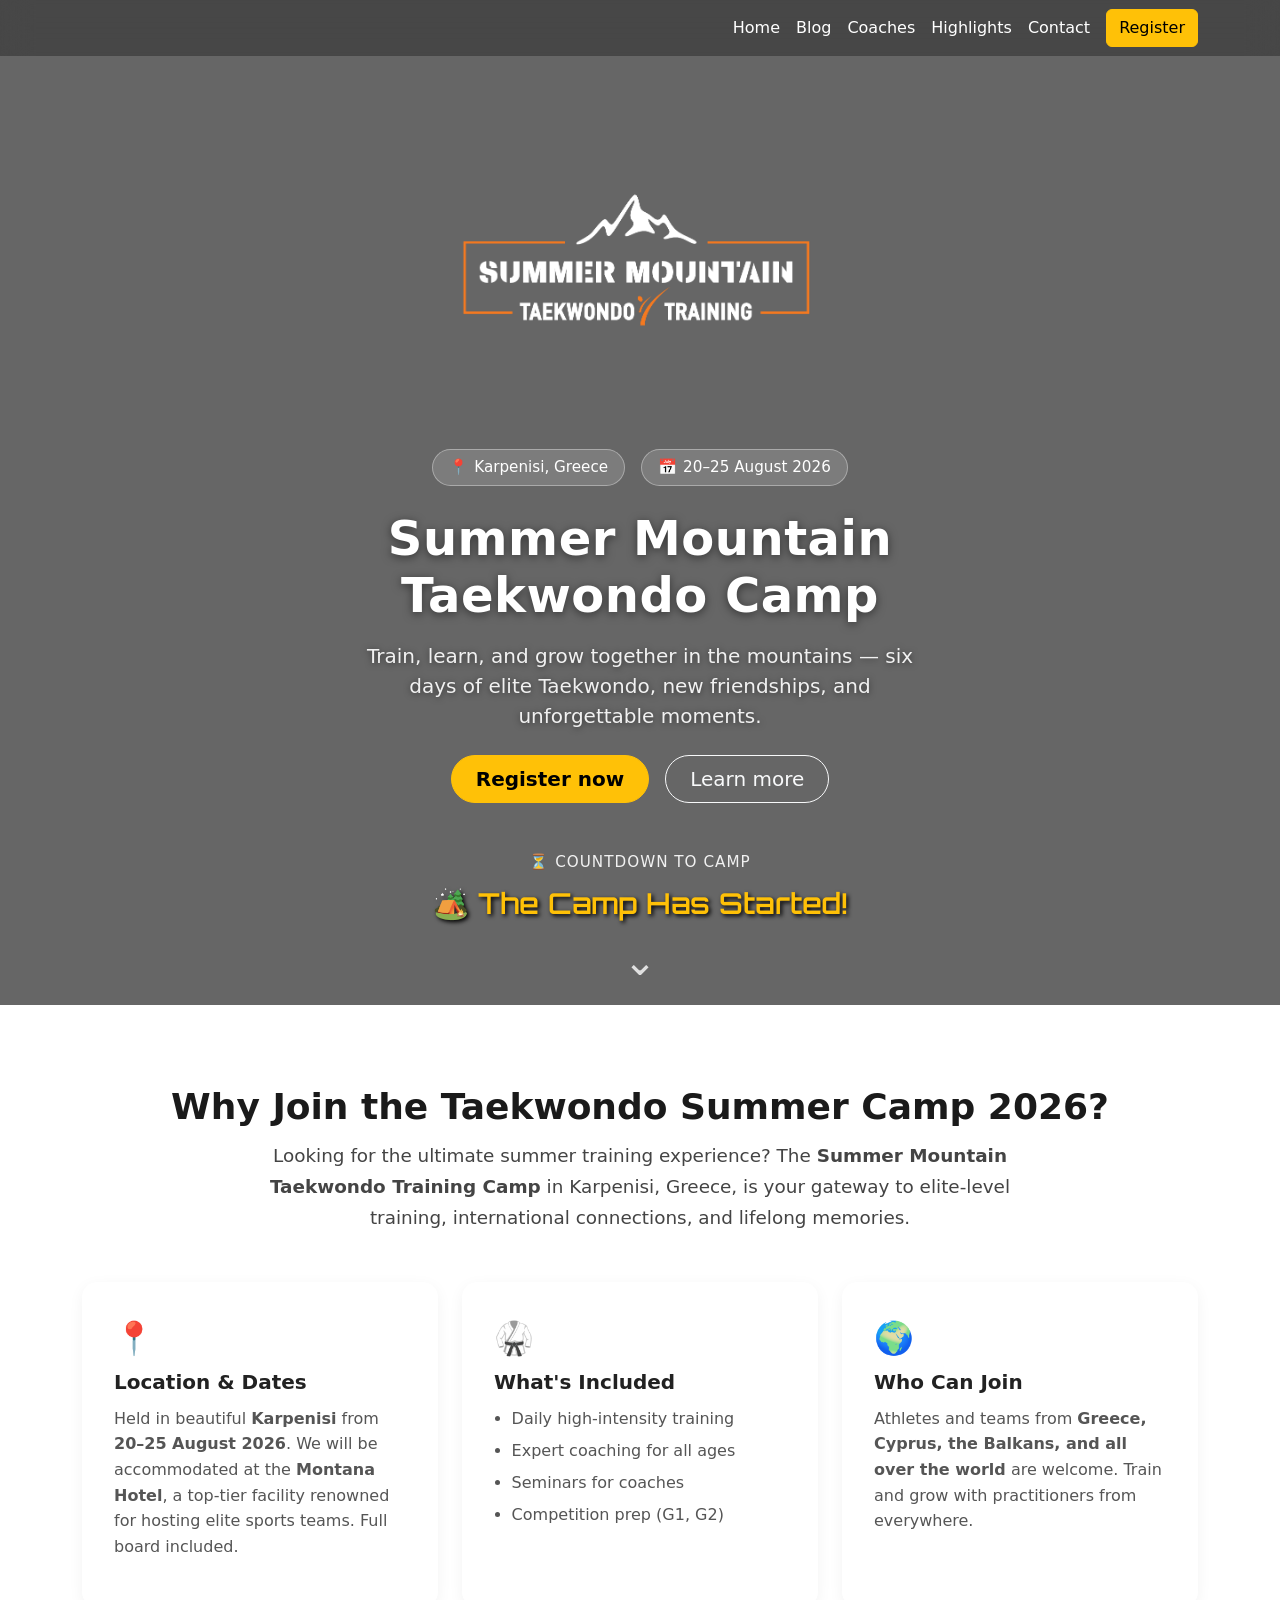
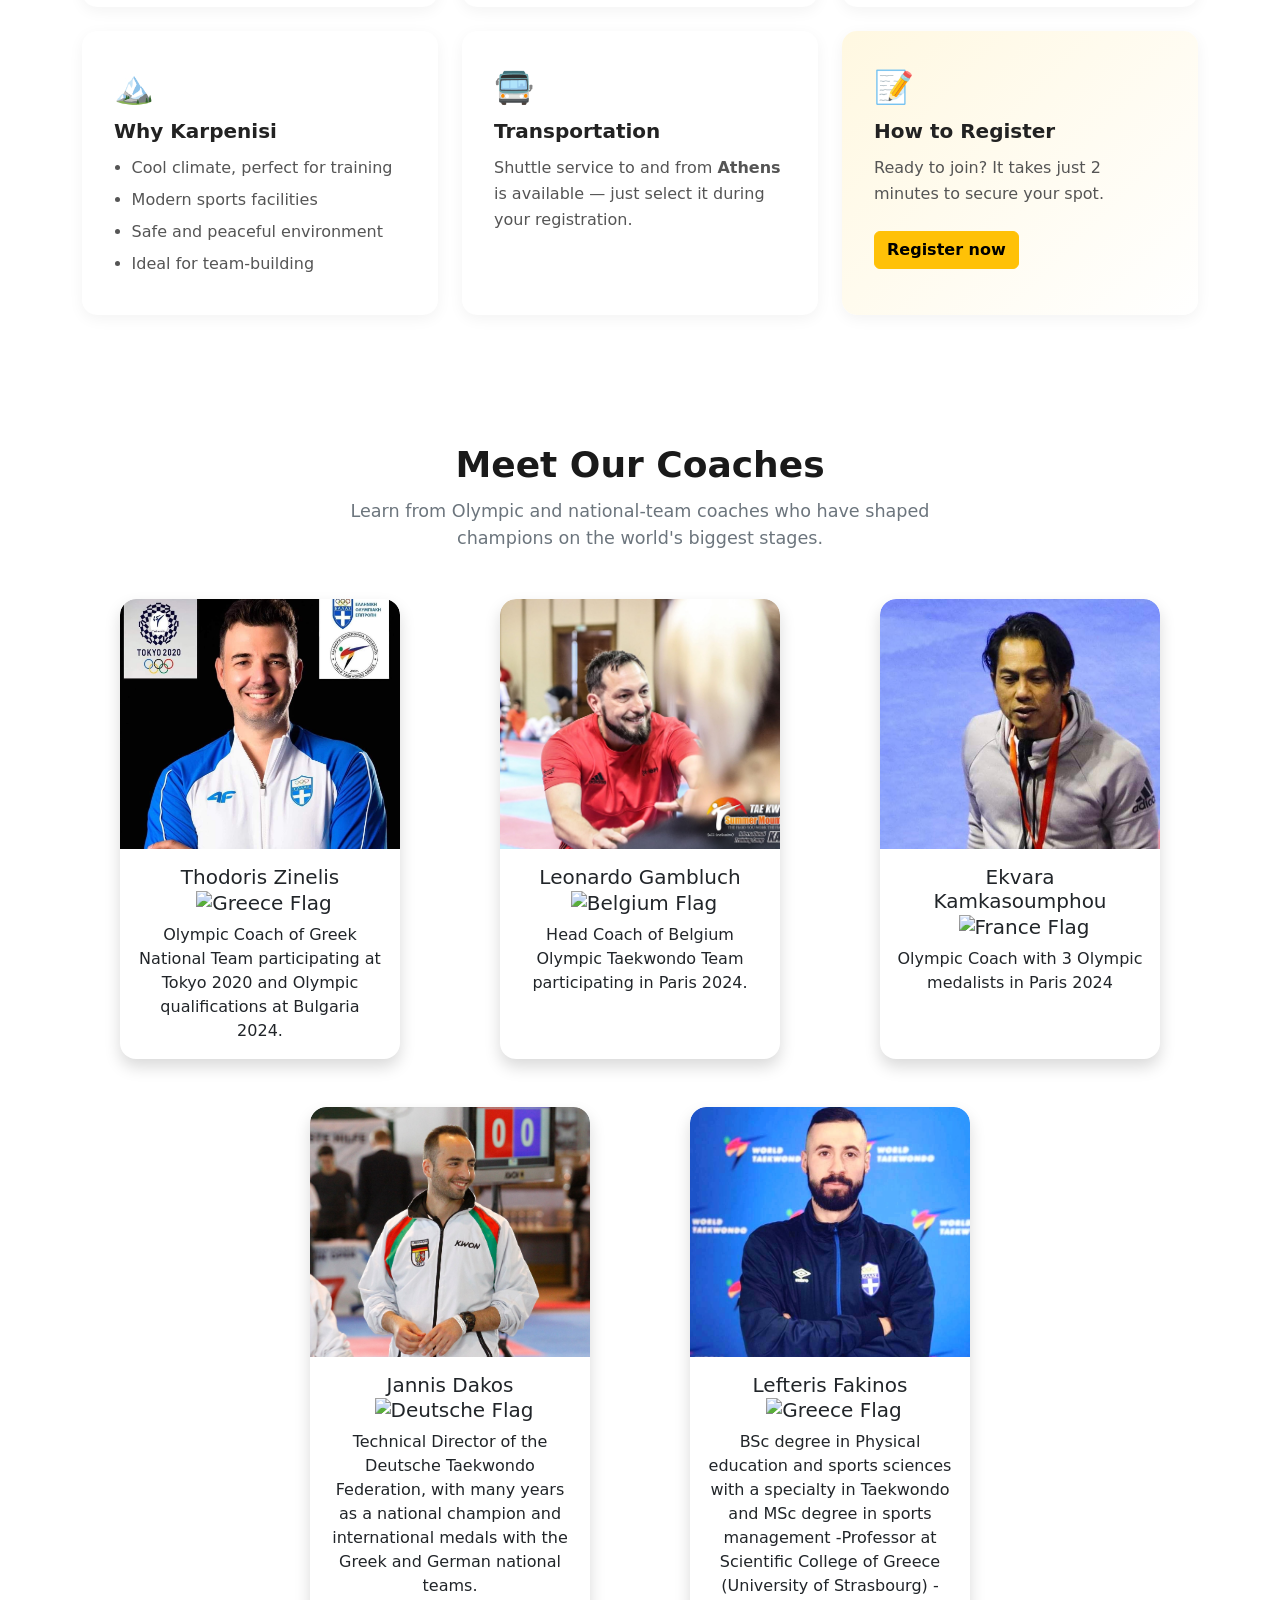
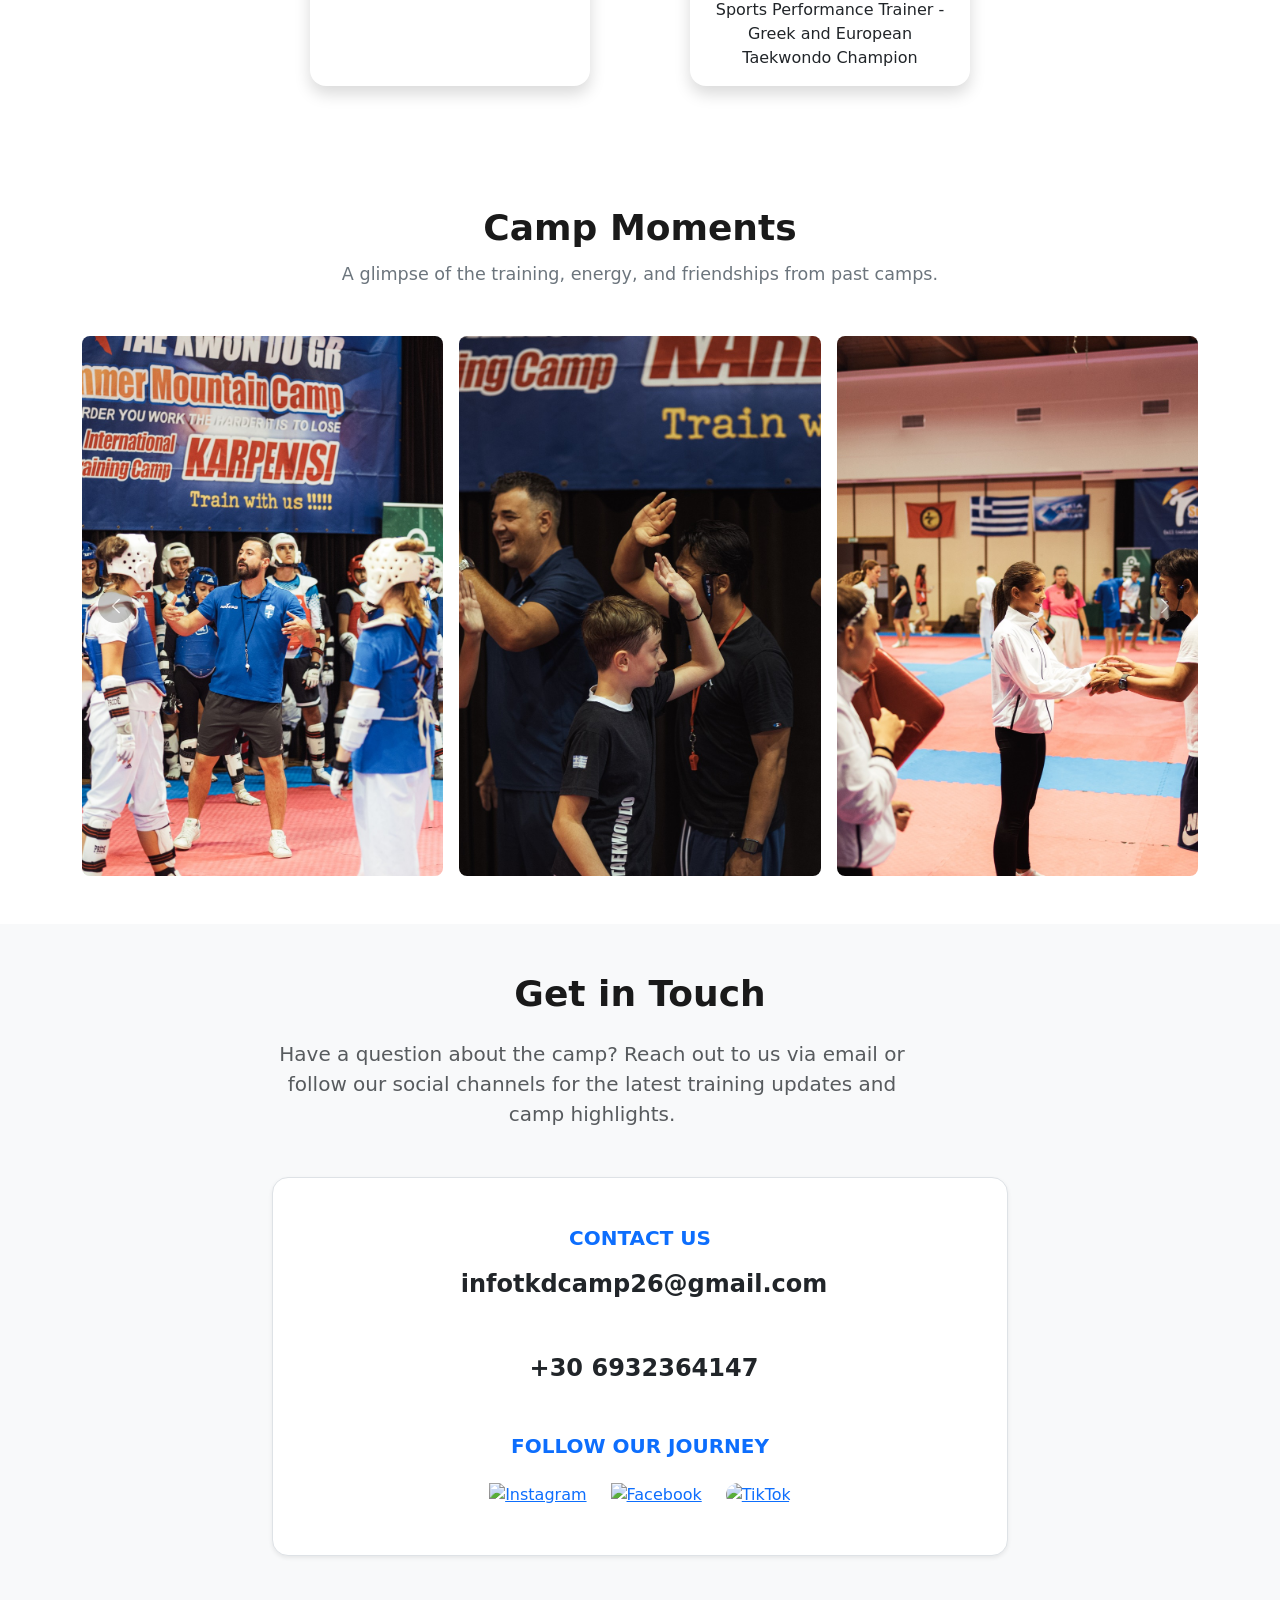
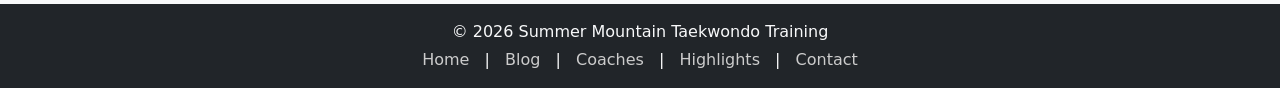
==== commit 7c9d607d: "changed number prefix input" ====
--- a/index.html
+++ b/index.html
@@ -177,80 +177,88 @@
   </style>
 
   <section id="blog" class="section">
-    <div class="container" data-aos="fade-up">
-      <h2 class="section-title">Why Join the Taekwondo Summer Camp 2026?</h2>
-
-      <p class="blog-intro mx-auto">
-        Looking for the ultimate summer training experience? The <strong>Summer Mountain Taekwondo Training
-          Camp</strong> in Karpenisi, Greece, is your gateway to elite-level training, international connections, and
-        lifelong memories.
-      </p>
-
-      <div class="row g-4 mt-2">
-        <div class="col-md-6 col-lg-4">
-          <div class="info-card h-100">
-            <div class="info-icon">📍</div>
-            <h3>Location &amp; Dates</h3>
-            <p>Held in beautiful <strong>Karpenisi</strong> from <strong>20–25 August 2026</strong> — a mountain
-              destination ideal for high-performance training in a refreshing summer climate.</p>
-          </div>
-        </div>
-
-        <div class="col-md-6 col-lg-4">
-          <div class="info-card h-100">
-            <div class="info-icon">🥋</div>
-            <h3>What's Included</h3>
-            <ul>
-              <li>Daily high-intensity training sessions</li>
-              <li>Expert coaching for Kids, Cadets, Juniors &amp; Seniors</li>
-              <li>Special seminars for coaches &amp; assistants</li>
-              <li>Competition prep for G1, G2 &amp; international events</li>
-            </ul>
-          </div>
-        </div>
-
-        <div class="col-md-6 col-lg-4">
-          <div class="info-card h-100">
-            <div class="info-icon">🌍</div>
-            <h3>Who Can Join</h3>
-            <p>Athletes and teams from <strong>Greece, Cyprus, the Balkans, across Europe and all over the
-                world</strong> are welcome. Train, connect, and grow with practitioners from everywhere.</p>
-          </div>
-        </div>
-
-        <div class="col-md-6 col-lg-4">
-          <div class="info-card h-100">
-            <div class="info-icon">🏔️</div>
-            <h3>Why Karpenisi</h3>
-            <ul>
-              <li>Cool summer climate, perfect for training</li>
-              <li>Modern sports facilities</li>
-              <li>Safe and peaceful for all ages</li>
-              <li>Ideal for team-building &amp; outdoor activities</li>
-            </ul>
-          </div>
-        </div>
-
-        <div class="col-md-6 col-lg-4">
-          <div class="info-card h-100">
-            <div class="info-icon">🚍</div>
-            <h3>Transportation</h3>
-            <p>Shuttle service to and from <strong>Athens</strong> is available — just select it during your
-              registration.</p>
-          </div>
-        </div>
-
-        <div class="col-md-6 col-lg-4">
-          <div class="info-card info-card--cta h-100">
-            <div class="info-icon">📝</div>
-            <h3>How to Register</h3>
-            <p>Ready to join? It takes just 2 minutes, and you'll receive a confirmation email.</p>
-            <a class="btn btn-warning fw-semibold mt-2" href="register.html">Register now</a>
-          </div>
-        </div>
-      </div>
-    </div>
-  </section>
+  <div class="container" data-aos="fade-up">
+    <h2 class="section-title">Why Join the Taekwondo Summer Camp 2026?</h2>
+
+    <p class="blog-intro mx-auto text-center mb-5">
+      Looking for the ultimate summer training experience? The <strong>Summer Mountain Taekwondo Training
+      Camp</strong> in Karpenisi, Greece, is your gateway to elite-level training, international connections, and
+      lifelong memories.
+    </p>
+
+    <!-- Το ROW ξεκινάει εδώ και περιλαμβάνει ΟΛΕΣ τις κάρτες -->
+    <div class="row g-4">
+      
+      <!-- Κάρτα 1 -->
+      <div class="col-sm-6 col-lg-4">
+        <div class="info-card h-100">
+          <div class="info-icon">📍</div>
+          <h3>Location &amp; Dates</h3>
+          <p>Held in beautiful <strong>Karpenisi</strong> from <strong>20–25 August 2026</strong>. 
+          We will be accommodated at the <strong>Montana Hotel</strong>, a top-tier facility renowned for hosting elite sports teams. 
+          Full board included.</p>
+        </div>
+      </div>
+
+      <!-- Κάρτα 2 -->
+      <div class="col-sm-6 col-lg-4">
+        <div class="info-card h-100">
+          <div class="info-icon">🥋</div>
+          <h3>What's Included</h3>
+          <ul>
+            <li>Daily high-intensity training</li>
+            <li>Expert coaching for all ages</li>
+            <li>Seminars for coaches</li>
+            <li>Competition prep (G1, G2)</li>
+          </ul>
+        </div>
+      </div>
+
+      <!-- Κάρτα 3 -->
+      <div class="col-sm-6 col-lg-4">
+        <div class="info-card h-100">
+          <div class="info-icon">🌍</div>
+          <h3>Who Can Join</h3>
+          <p>Athletes and teams from <strong>Greece, Cyprus, the Balkans, and all over the world</strong> are welcome. Train and grow with practitioners from everywhere.</p>
+        </div>
+      </div>
+
+      <!-- Κάρτα 4 -->
+      <div class="col-sm-6 col-lg-4">
+        <div class="info-card h-100">
+          <div class="info-icon">🏔️</div>
+          <h3>Why Karpenisi</h3>
+          <ul>
+            <li>Cool climate, perfect for training</li>
+            <li>Modern sports facilities</li>
+            <li>Safe and peaceful environment</li>
+            <li>Ideal for team-building</li>
+          </ul>
+        </div>
+      </div>
+
+      <!-- Κάρτα 5 -->
+      <div class="col-sm-6 col-lg-4">
+        <div class="info-card h-100">
+          <div class="info-icon">🚍</div>
+          <h3>Transportation</h3>
+          <p>Shuttle service to and from <strong>Athens</strong> is available — just select it during your registration.</p>
+        </div>
+      </div>
+
+      <!-- Κάρτα 6 -->
+      <div class="col-sm-6 col-lg-4">
+        <div class="info-card info-card--cta h-100">
+          <div class="info-icon">📝</div>
+          <h3>How to Register</h3>
+          <p>Ready to join? It takes just 2 minutes to secure your spot.</p>
+          <a class="btn btn-warning fw-semibold mt-2" href="register.html">Register now</a>
+        </div>
+      </div>
+
+    </div> <!-- Τέλος του row -->
+  </div>
+</section>
 
 
 
--- a/style.css
+++ b/style.css
@@ -335,16 +335,14 @@
 /* Feature / info cards */
 .info-card {
   background: #fff;
-  border: 1px solid #eee;
-  border-radius: 1rem;
-  padding: 1.75rem;
-  box-shadow: 0 4px 18px rgba(0, 0, 0, 0.05);
-  transition: transform 0.3s ease, box-shadow 0.3s ease;
+  padding: 2rem;
+  border-radius: 15px;
+  box-shadow: 0 4px 15px rgba(0,0,0,0.05);
+  transition: transform 0.3s ease;
 }
 
 .info-card:hover {
   transform: translateY(-5px);
-  box-shadow: 0 12px 28px rgba(0, 0, 0, 0.1);
 }
 
 .info-icon {
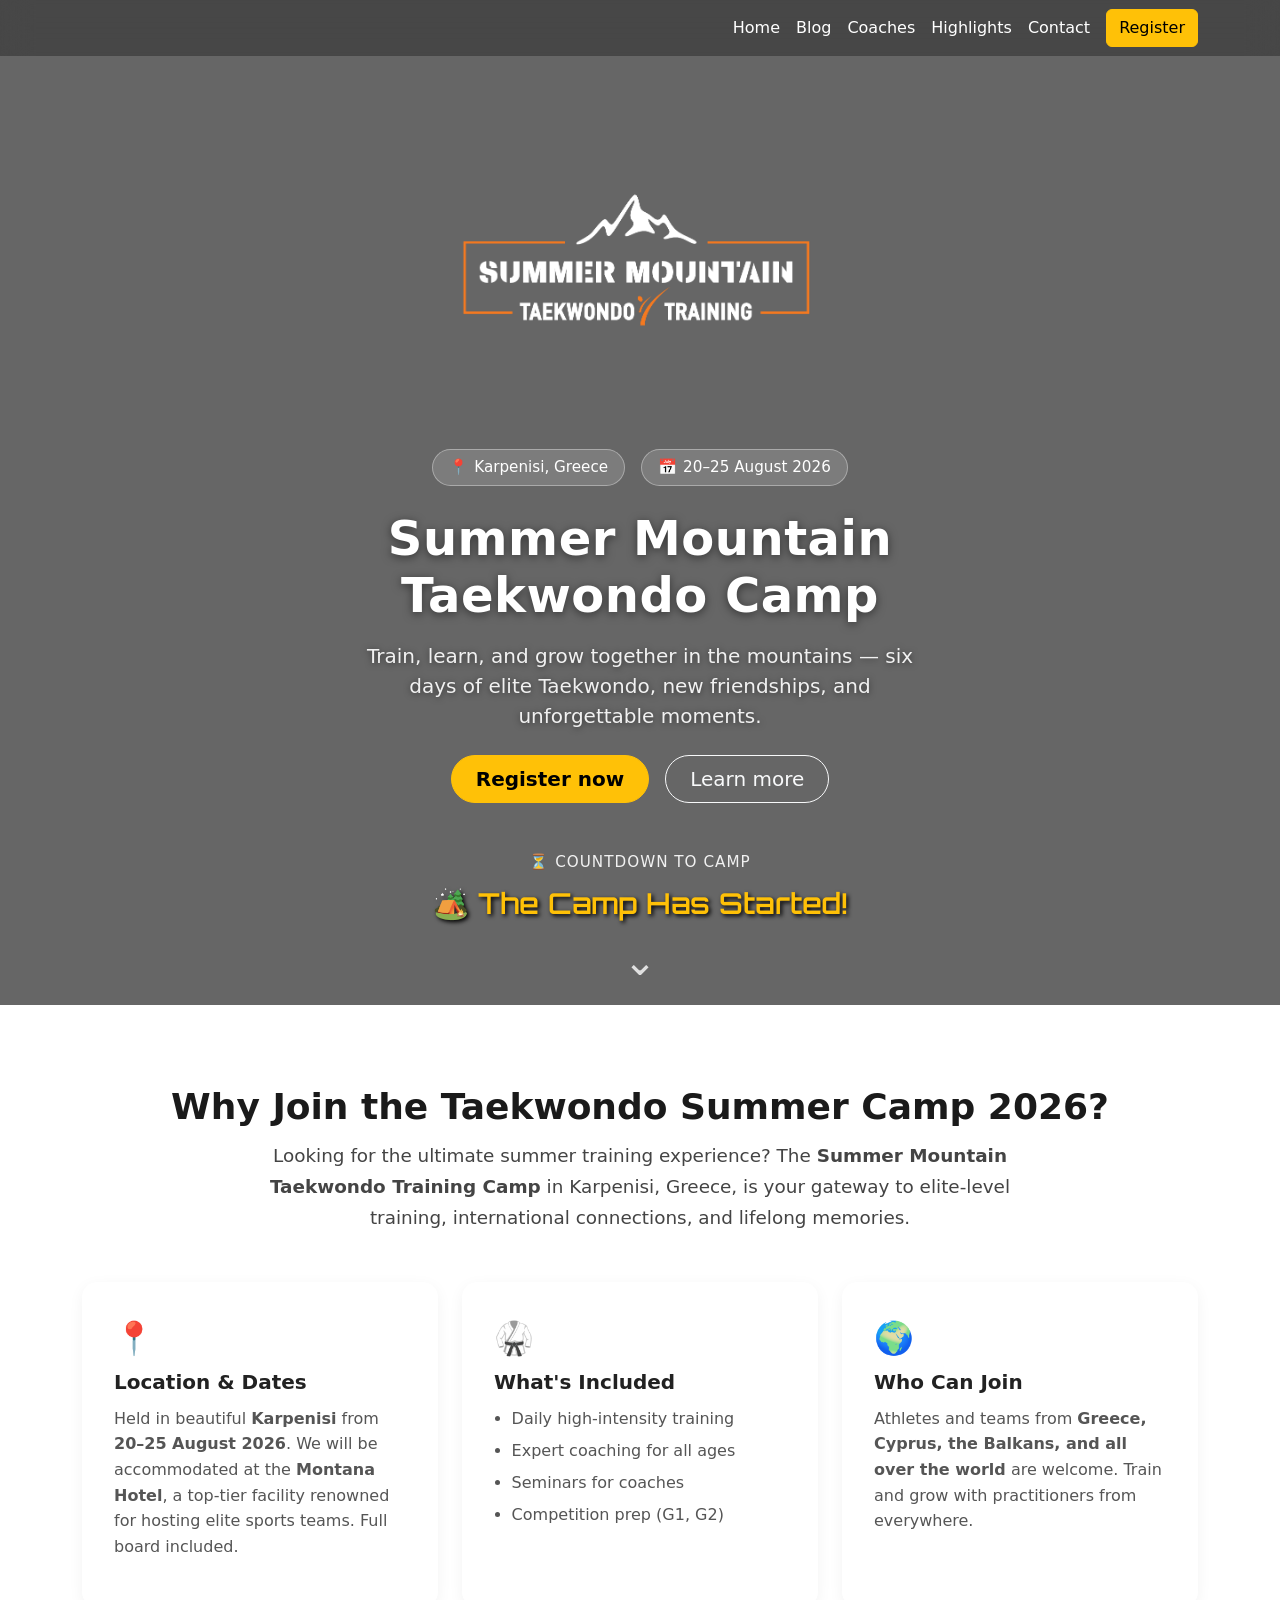
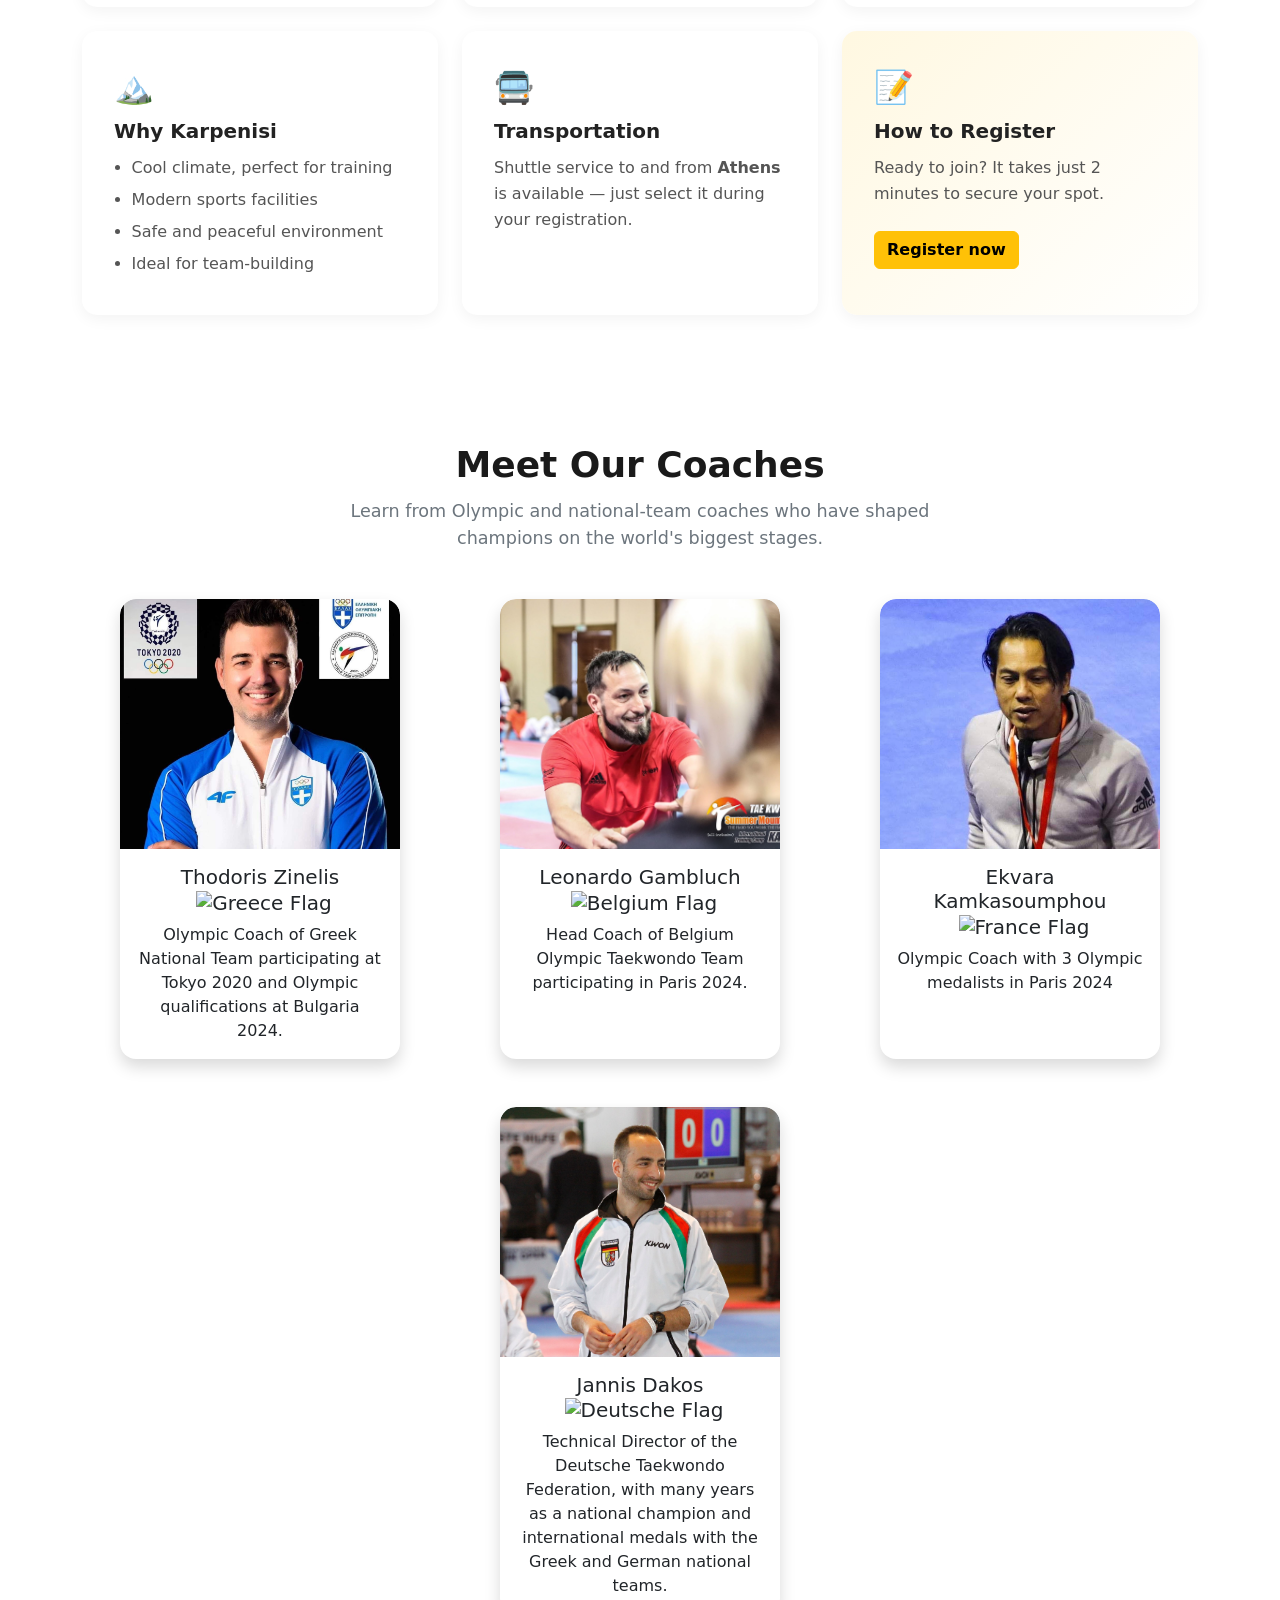
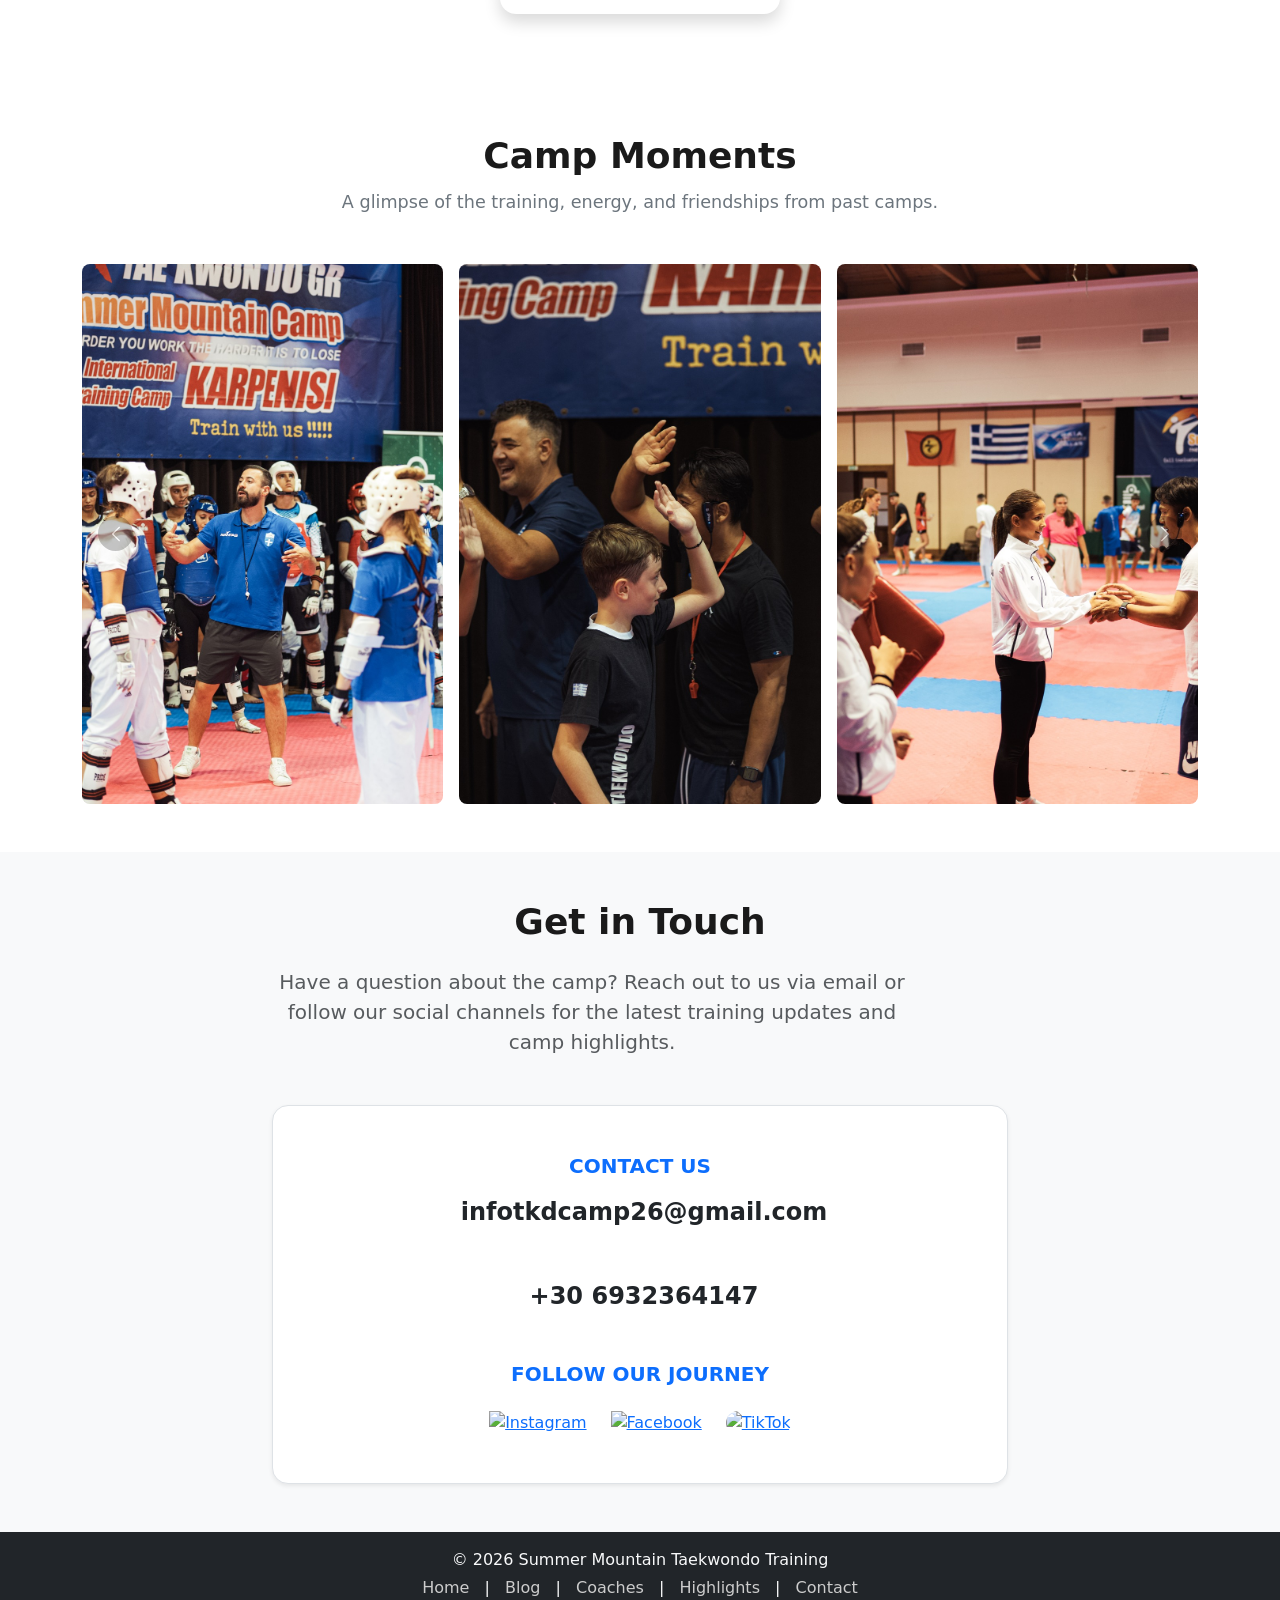
==== commit 0adad069: "removed lefteris card" ====
--- a/index.html
+++ b/index.html
@@ -105,6 +105,10 @@
     "name": "Summer Mountain Taekwondo Training",
     "url": "https://karpenisitkdcamp.com/"
   },
+  "performer": {
+    "@type": "Organization",
+    "name": "Summer Mountain Taekwondo Training"
+  },
   "url": "https://karpenisitkdcamp.com/register.html"
 }
 </script>
@@ -330,24 +334,6 @@
           </div>
         </div>
 
-
-
-        <div class="col-md-4 mb-4">
-          <div class="card h-100 shadow border-0">
-            <a href="img/fakinos.jpg" data-lightbox="coaches" data-title="Lefteris Fakinos">
-              <img src="img/fakinos.jpg" class="card-img-top" alt="Taekwondo Coach Lefteris Fakinos">
-            </a>
-            <div class="card-body">
-              <h5 class="card-title">Lefteris Fakinos <img src="https://flagcdn.com/w40/gr.png" alt="Greece Flag"
-                  width="20" class="ms-2"></h5>
-              <p class="card-text">BSc degree in Physical education and sports sciences with a specialty in Taekwondo
-                and MSc degree in sports management
-                -Professor at Scientific College of Greece (University of Strasbourg)
-                - Sports Performance Trainer
-                - Greek and European Taekwondo Champion</p>
-            </div>
-          </div>
-        </div>
       </div>
     </div>
   </section>
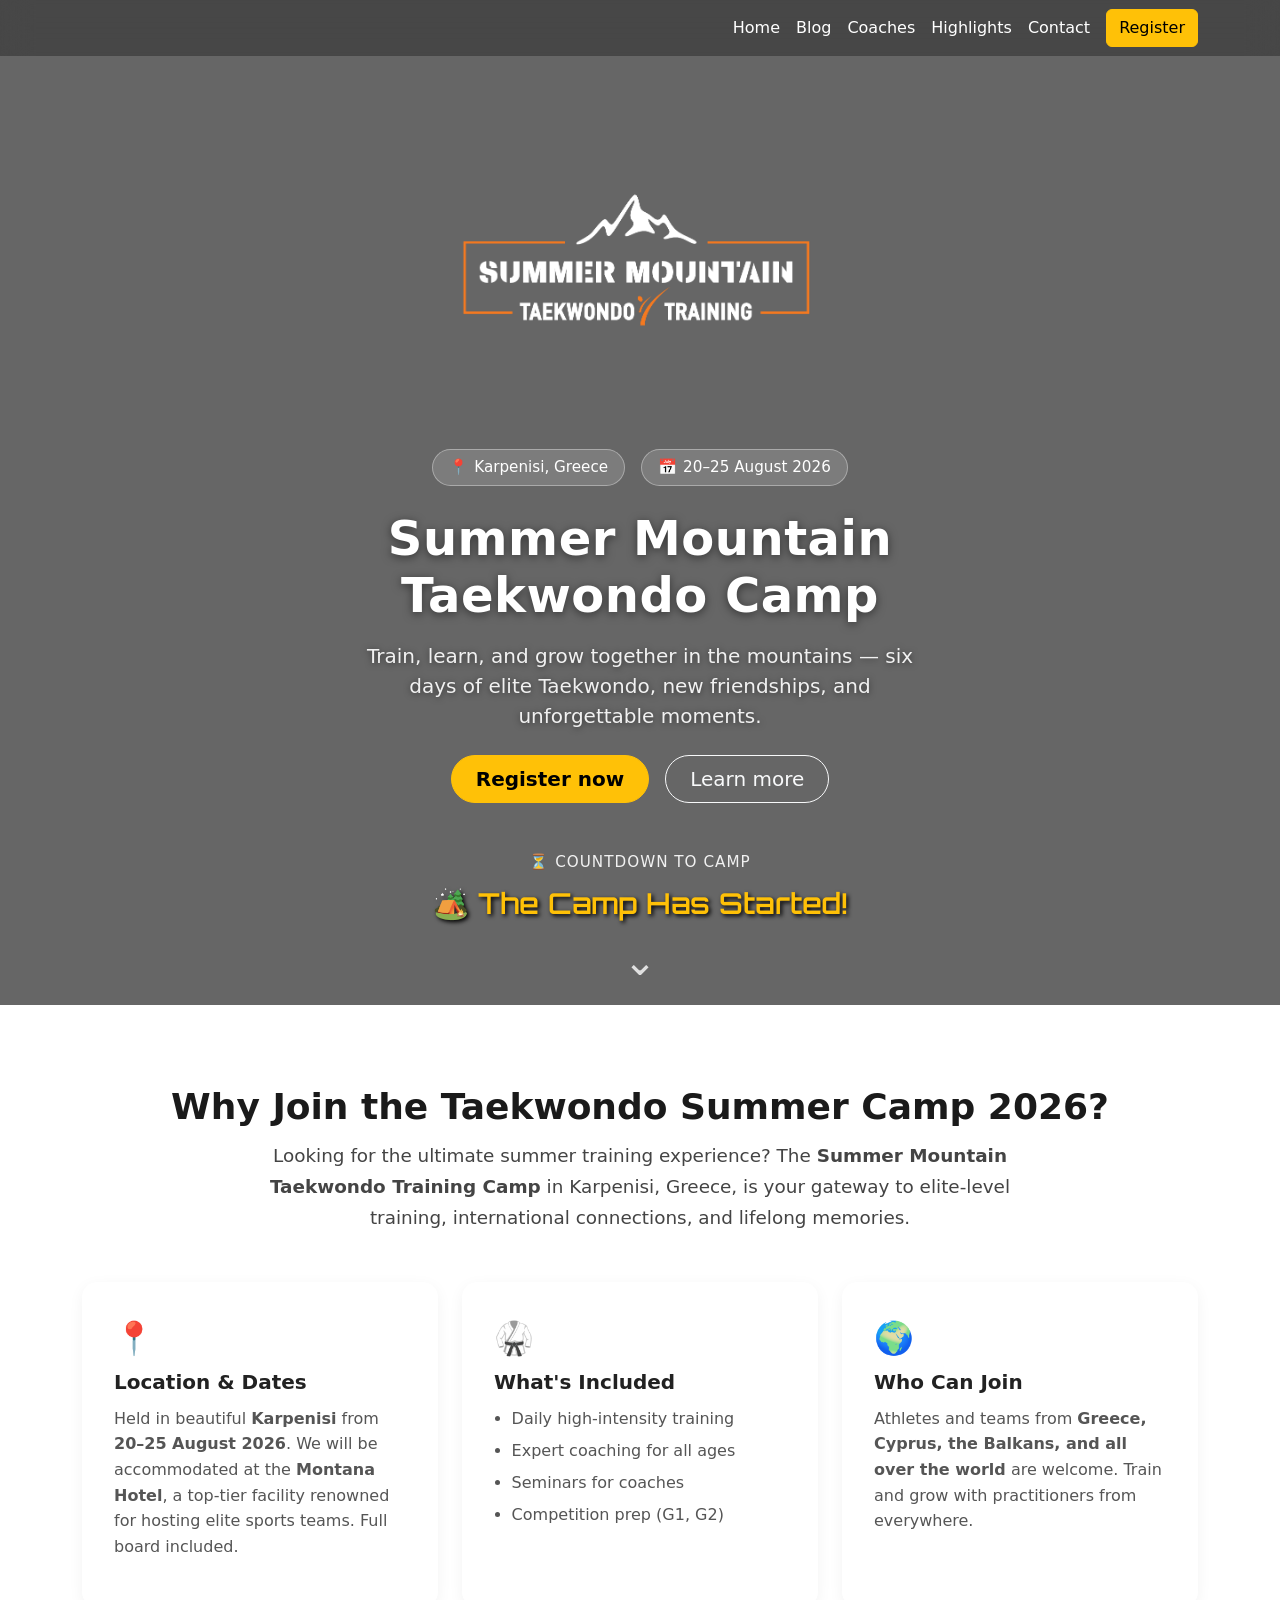
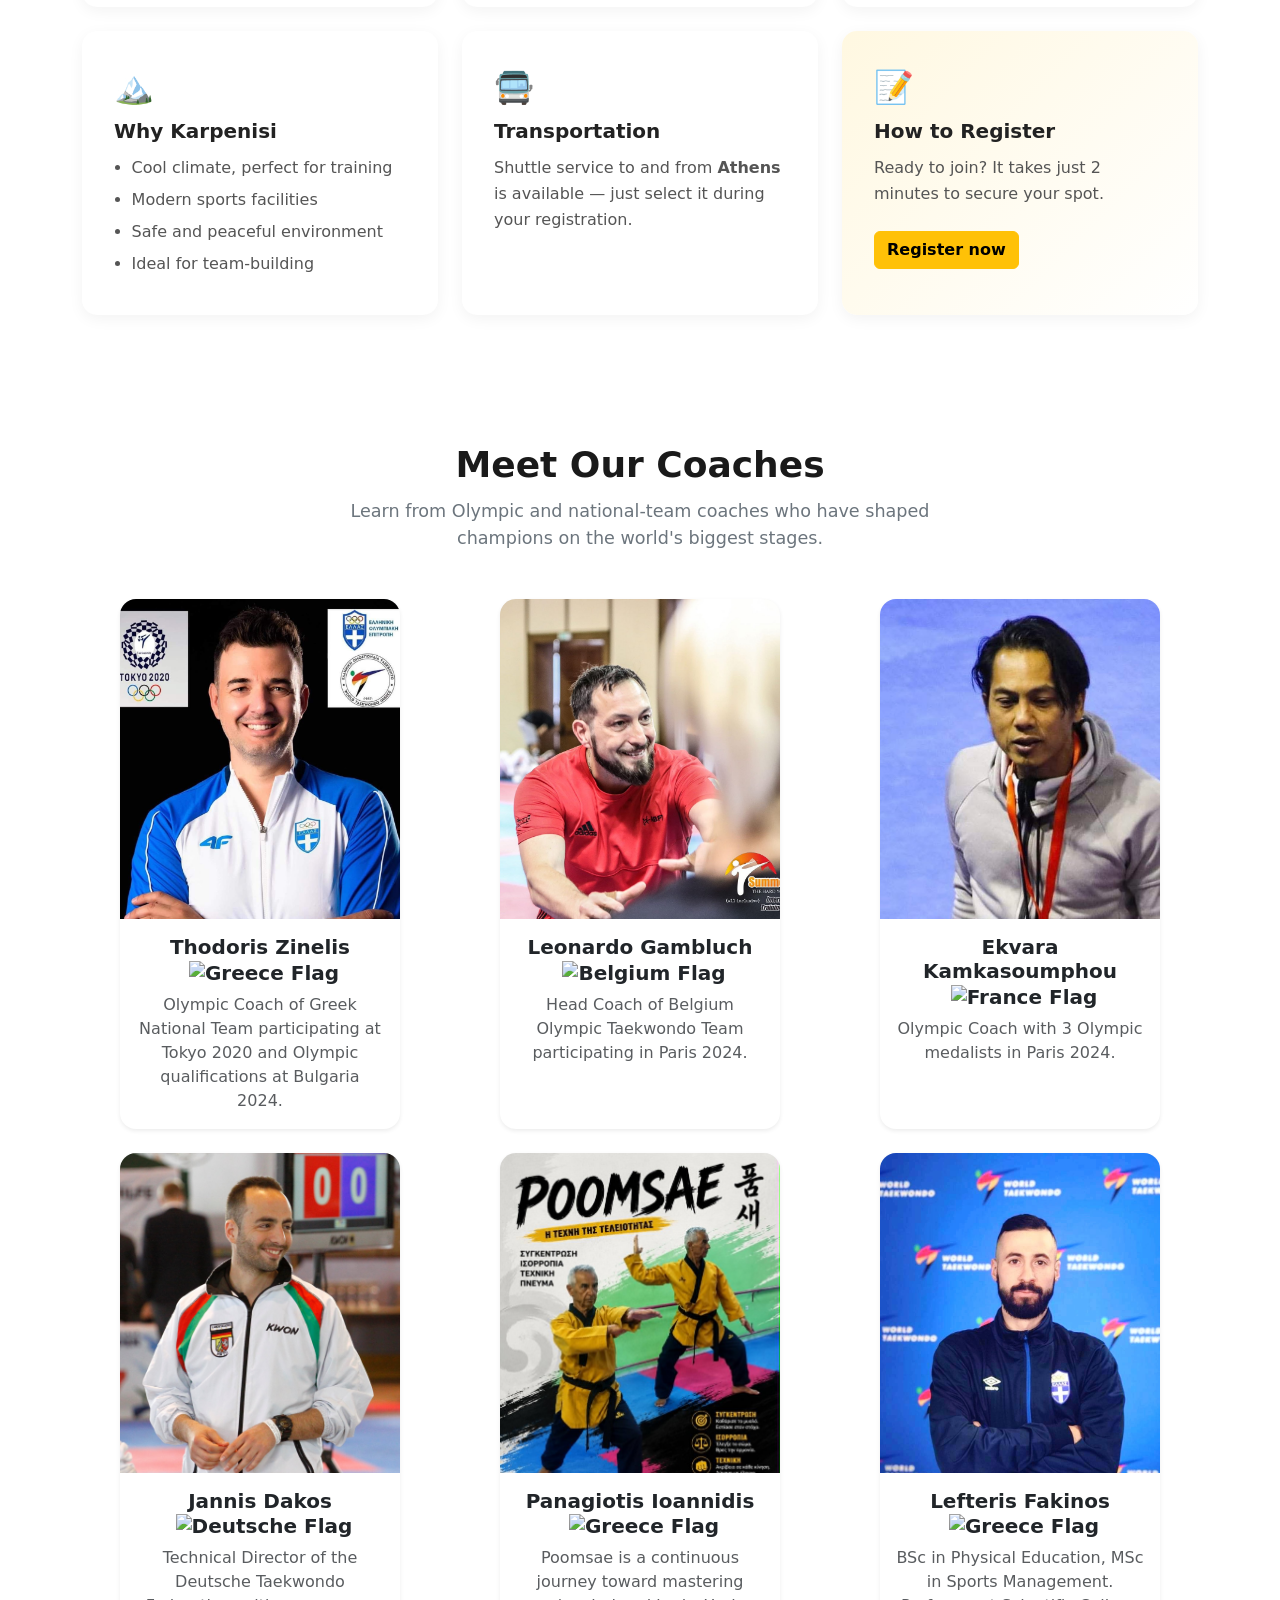
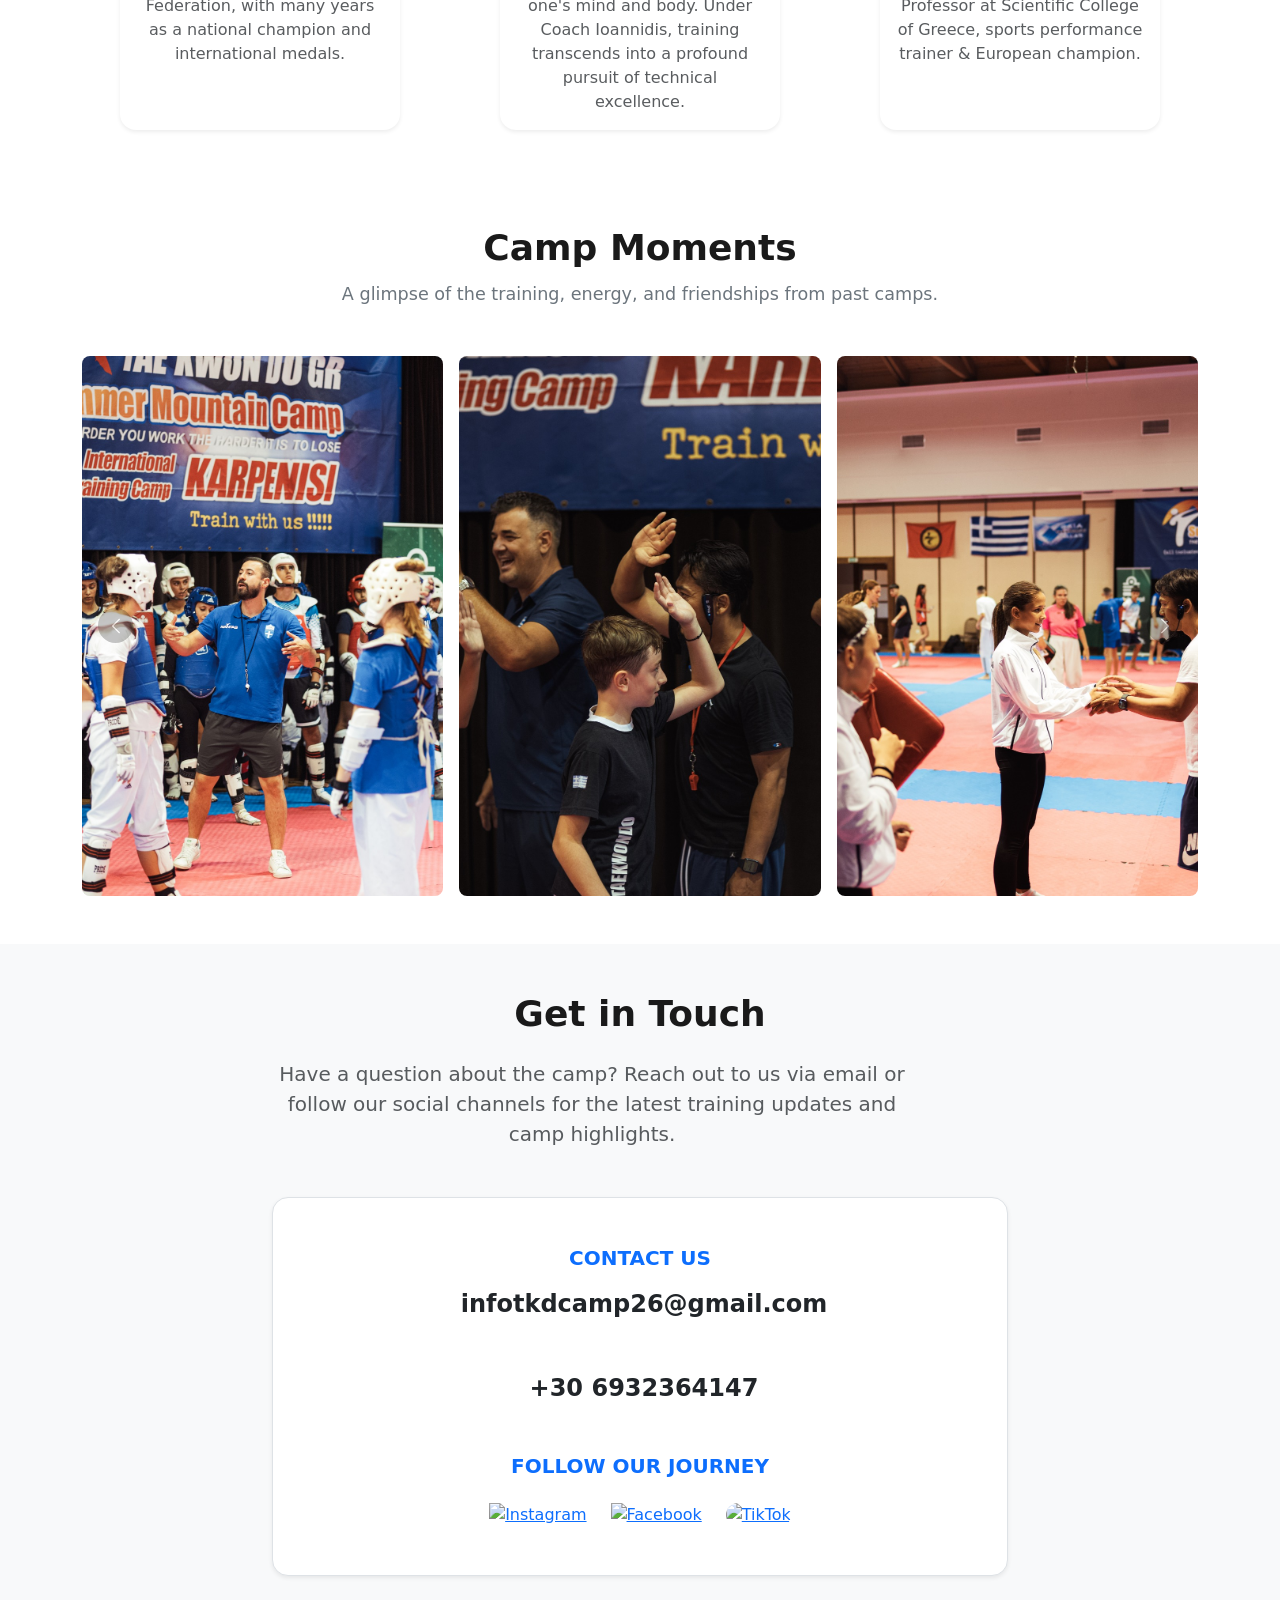
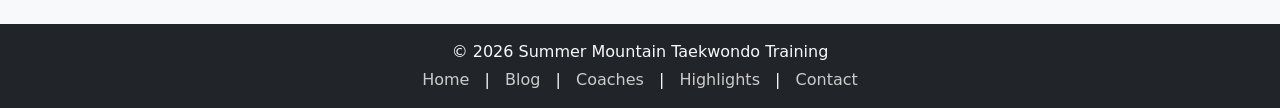
==== commit 44d378fb: "fixing countries list, adding 2 more coaches" ====
--- a/index.html
+++ b/index.html
@@ -5,17 +5,13 @@
   <meta name="google-site-verification" content="_MmJCYvBy6ibNGrdqhNxZ3iZZgx4AxOGybq_nMArLQY" />
   <meta charset="UTF-8" />
   <meta name="viewport" content="width=device-width, initial-scale=1" />
-  <!-- Google tag (gtag.js) -->
   <link rel="icon" type="image/png" href="img/smtt-logo-Apr25white.png" />
-  <!-- Add AOS CSS -->
   <link href="https://unpkg.com/aos@2.3.1/dist/aos.css" rel="stylesheet" />
 
-  <!-- Lightbox2 CSS -->
   <link href="https://cdnjs.cloudflare.com/ajax/libs/lightbox2/2.11.4/css/lightbox.min.css" rel="stylesheet">
   <link href="https://cdn.jsdelivr.net/npm/bootstrap@5.3.3/dist/css/bootstrap.min.css" rel="stylesheet" />
   <link rel="stylesheet" href="style.css">
   <link href="https://fonts.googleapis.com/css2?family=Orbitron:wght@600&display=swap" rel="stylesheet">
-  <!-- Google tag (gtag.js) -->
   <script async src="https://www.googletagmanager.com/gtag/js?id=G-YDMQY4K6RY"></script>
   <script>
     window.dataLayer = window.dataLayer || [];
@@ -52,8 +48,34 @@
       width: 100%;
       height: auto;
     }
+
+    /* Custom styles to prevent coach card visual overload */
+    .coach-card {
+      transition: transform 0.3s ease, box-shadow 0.3s ease;
+      border-radius: 12px;
+      overflow: hidden;
+    }
+
+    .coach-card:hover {
+      transform: translateY(-5px);
+      box-shadow: 0 10px 20px rgba(0, 0, 0, 0.12) !important;
+    }
+
+    .coach-img-wrapper {
+      position: relative;
+      width: 100%;
+      height: 320px; /* Clean, uniform height for all images */
+      overflow: hidden;
+      background-color: #f8f9fa;
+    }
+
+    .coach-img-wrapper img {
+      width: 100%;
+      height: 100%;
+      object-fit: cover; /* Crops and scales photos beautifully */
+      object-position: top center;
+    }
   </style>
-  <!-- Primary Meta Tags -->
   <title>Summer Mountain Taekwondo Camp 2026 | Karpenisi, Greece</title>
   <meta name="description"
     content="Join the elite Summer Mountain Taekwondo Camp 2026 in Karpenisi, Greece (Aug 20-25, 2026). Train with Olympic coaches for Kids, Cadets, Juniors & Seniors. Register now!">
@@ -61,24 +83,20 @@
     content="Taekwondo summer mountain camp 2026, martial arts camp, Karpenisi Greece, sports retreat, Taekwondo Greece, taekwondo training Karpenisi 2026, taekwondo summer camp for kids">
 
 
-  <!-- Open Graph / Facebook -->
   <meta property="og:type" content="website">
   <meta property="og:url" content="https://karpenisitkdcamp.com/">
   <meta property="og:title" content="Karpenisi Summer Mountain Taekwondo Training Camp  2026">
   <meta property="og:description"
     content="Taekwondo Summer Camp in Karpenisi, Greece. Join us from August 20-25, 2026, for elite training, seminars, and unforgettable experiences.">
 
-  <!-- Twitter -->
   <meta property="twitter:card" content="summary_large_image">
   <meta property="twitter:title" content="Karpenisi Summer Mountain Taekwondo Training Camp 2026">
   <meta property="twitter:description"
     content="Taekwondo Summer Camp in Karpenisi, Greece. Join us from August 20-25, 2026, for elite training, seminars, and unforgettable experiences.">
   <meta property="twitter:image" content="https://karpenisitkdcamp.com/img/Gemini_Generated_Image_c3v3a9c3v3a9c3v3.png">
 
-  <!-- Mobile & Performance -->
   <meta name="theme-color" content="#000000">
 
-  <!-- Structured data: Event (helps Google show rich results) -->
   <script type="application/ld+json">
 {
   "@context": "https://schema.org",
@@ -121,10 +139,8 @@
     class="d-flex flex-column align-items-center justify-content-center text-center text-white position-relative"
     style="min-height: 100vh; padding: 110px 16px 80px; background: url('https://montana.gr/wp-content/uploads/2020/08/montana-hotel-spa-karpenisi-evritania-2-1024x768.jpg') center center / cover no-repeat;">
 
-    <!-- Σκοτεινό Overlay -->
     <div class="position-absolute top-0 start-0 w-100 h-100" style="background-color: rgba(0, 0, 0, 0.6);"></div>
 
-    <!-- Περιεχόμενο -->
     <div class="container position-relative z-2 hero-content" data-aos="fade-up" data-aos-delay="200">
       <img src="img/smtt-logo-Apr25white.png" class="img-fluid logo-img"
         alt="Summer Mountain Taekwondo Training Camp 2026">
@@ -190,10 +206,8 @@
       lifelong memories.
     </p>
 
-    <!-- Το ROW ξεκινάει εδώ και περιλαμβάνει ΟΛΕΣ τις κάρτες -->
     <div class="row g-4">
       
-      <!-- Κάρτα 1 -->
       <div class="col-sm-6 col-lg-4">
         <div class="info-card h-100">
           <div class="info-icon">📍</div>
@@ -204,7 +218,6 @@
         </div>
       </div>
 
-      <!-- Κάρτα 2 -->
       <div class="col-sm-6 col-lg-4">
         <div class="info-card h-100">
           <div class="info-icon">🥋</div>
@@ -218,7 +231,6 @@
         </div>
       </div>
 
-      <!-- Κάρτα 3 -->
       <div class="col-sm-6 col-lg-4">
         <div class="info-card h-100">
           <div class="info-icon">🌍</div>
@@ -227,7 +239,6 @@
         </div>
       </div>
 
-      <!-- Κάρτα 4 -->
       <div class="col-sm-6 col-lg-4">
         <div class="info-card h-100">
           <div class="info-icon">🏔️</div>
@@ -241,7 +252,6 @@
         </div>
       </div>
 
-      <!-- Κάρτα 5 -->
       <div class="col-sm-6 col-lg-4">
         <div class="info-card h-100">
           <div class="info-icon">🚍</div>
@@ -250,7 +260,6 @@
         </div>
       </div>
 
-      <!-- Κάρτα 6 -->
       <div class="col-sm-6 col-lg-4">
         <div class="info-card info-card--cta h-100">
           <div class="info-icon">📝</div>
@@ -260,13 +269,8 @@
         </div>
       </div>
 
-    </div> <!-- Τέλος του row -->
-  </div>
+    </div> </div>
 </section>
-
-
-
-  <!-- </section> -->
 
 
 
@@ -276,60 +280,96 @@
       <h2 class="section-title">Meet Our Coaches</h2>
       <p class="section-subtitle mx-auto mb-5">Learn from Olympic and national-team coaches who have shaped champions on
         the world's biggest stages.</p>
-      <div class="row justify-content-center gx-4 gy-4">
-
-        <div class="col-md-4 mb-4">
-          <div class="card h-100 shadow border-0">
+      
+      <div class="row justify-content-center g-4">
+
+        <div class="col-lg-4 col-sm-6 col-12">
+          <div class="card h-100 shadow-sm border-0 coach-card">
             <a href="img/228125571_10225213639318976_5328020385360660679_n.jpg" data-lightbox="coaches"
               data-title="Thodoris Zinelis">
-              <img src="img/228125571_10225213639318976_5328020385360660679_n.jpg" class="card-img-top"
-                alt="Taekwondo Coach Thodoris Zinelis">
+              <div class="coach-img-wrapper">
+                <img src="img/228125571_10225213639318976_5328020385360660679_n.jpg" alt="Taekwondo Coach Thodoris Zinelis">
+              </div>
             </a>
-            <div class="card-body">
-              <h5 class="card-title">Thodoris Zinelis <img src="https://flagcdn.com/w40/gr.png" alt="Greece Flag"
+            <div class="card-body d-flex flex-column">
+              <h5 class="card-title fw-bold">Thodoris Zinelis <img src="https://flagcdn.com/w40/gr.png" alt="Greece Flag"
                   width="20" class="ms-2"></h5>
-              <p class="card-text">Olympic Coach of Greek National Team participating at Tokyo 2020 and Olympic
-                qualifications at Bulgaria 2024.</p>
-            </div>
-          </div>
-        </div>
-
-        <div class="col-md-4 mb-4">
-          <div class="card h-100 shadow border-0">
+              <p class="card-text text-muted">Olympic Coach of Greek National Team participating at Tokyo 2020 and Olympic qualifications at Bulgaria 2024.</p>
+            </div>
+          </div>
+        </div>
+
+        <div class="col-lg-4 col-sm-6 col-12">
+          <div class="card h-100 shadow-sm border-0 coach-card">
             <a href="img/IMG_4111.JPG" data-lightbox="coaches" data-title="Leonardo Gambluch">
-              <img src="img/IMG_4111.JPG" class="card-img-top" alt="Taekwondo Coach Leonardo Gambluch">
+              <div class="coach-img-wrapper">
+                <img src="img/IMG_4111.JPG" alt="Taekwondo Coach Leonardo Gambluch">
+              </div>
             </a>
-            <div class="card-body">
-              <h5 class="card-title">Leonardo Gambluch <img src="https://flagcdn.com/w40/be.png" alt="Belgium Flag"
+            <div class="card-body d-flex flex-column">
+              <h5 class="card-title fw-bold">Leonardo Gambluch <img src="https://flagcdn.com/w40/be.png" alt="Belgium Flag"
                   width="20" class="ms-2"></h5>
-              <p class="card-text">Head Coach of Belgium Olympic Taekwondo Team participating in Paris 2024.</p>
-            </div>
-          </div>
-        </div>
-
-        <div class="col-md-4 mb-4">
-          <div class="card h-100 shadow border-0">
+              <p class="card-text text-muted">Head Coach of Belgium Olympic Taekwondo Team participating in Paris 2024.</p>
+            </div>
+          </div>
+        </div>
+
+        <div class="col-lg-4 col-sm-6 col-12">
+          <div class="card h-100 shadow-sm border-0 coach-card">
             <a href="img/IMG_4117.JPG" data-lightbox="coaches" data-title="Ekvara Kamkasoumphou">
-              <img src="img/IMG_4117.JPG" class="card-img-top" alt="Taekwondo Coach Ekvara Kamkasoumphou">
+              <div class="coach-img-wrapper">
+                <img src="img/IMG_4117.JPG" alt="Taekwondo Coach Ekvara Kamkasoumphou">
+              </div>
             </a>
-            <div class="card-body">
-              <h5 class="card-title">Ekvara Kamkasoumphou <img src="https://flagcdn.com/w40/fr.png" alt="France Flag"
+            <div class="card-body d-flex flex-column">
+              <h5 class="card-title fw-bold">Ekvara Kamkasoumphou <img src="https://flagcdn.com/w40/fr.png" alt="France Flag"
                   width="20" class="ms-2"></h5>
-              <p class="card-text">Olympic Coach with 3 Olympic medalists in Paris 2024</p>
-            </div>
-          </div>
-        </div>
-
-        <div class="col-md-4 mb-4">
-          <div class="card h-100 shadow border-0">
+              <p class="card-text text-muted">Olympic Coach with 3 Olympic medalists in Paris 2024.</p>
+            </div>
+          </div>
+        </div>
+
+        <div class="col-lg-4 col-sm-6 col-12">
+          <div class="card h-100 shadow-sm border-0 coach-card">
             <a href="img/dakos.jpg" data-lightbox="coaches" data-title="Jannis Dakos">
-              <img src="img/dakos.jpg" class="card-img-top" alt="Taekwondo Coach Jannis Dakos">
+              <div class="coach-img-wrapper">
+                <img src="img/dakos.jpg" alt="Taekwondo Coach Jannis Dakos">
+              </div>
             </a>
-            <div class="card-body">
-              <h5 class="card-title">Jannis Dakos <img src="https://flagcdn.com/w40/de.png" alt="Deutsche Flag"
+            <div class="card-body d-flex flex-column">
+              <h5 class="card-title fw-bold">Jannis Dakos <img src="https://flagcdn.com/w40/de.png" alt="Deutsche Flag"
                   width="20" class="ms-2"></h5>
-              <p class="card-text">Technical Director of the Deutsche Taekwondo Federation, with many years as a
-                national champion and international medals with the Greek and German national teams.</p>
+              <p class="card-text text-muted">Technical Director of the Deutsche Taekwondo Federation, with many years as a national champion and international medals.</p>
+            </div>
+          </div>
+        </div>
+
+        <div class="col-lg-4 col-sm-6 col-12">
+          <div class="card h-100 shadow-sm border-0 coach-card">
+            <a href="img/poomse_coach.jpg" data-lightbox="coaches" data-title="Panagiotis Ioannidis">
+              <div class="coach-img-wrapper">
+                <img src="img/poomse_coach.jpg" alt="Poomsae Coach Panagiotis Ioannidis">
+              </div>
+            </a>
+            <div class="card-body d-flex flex-column">
+              <h5 class="card-title fw-bold">Panagiotis Ioannidis <img src="https://flagcdn.com/w40/gr.png" alt="Greece Flag"
+                  width="20" class="ms-2"></h5>
+              <p class="card-text text-muted">Poomsae is a continuous journey toward mastering one's mind and body. Under Coach Ioannidis, training transcends into a profound pursuit of technical excellence.</p>
+            </div>
+          </div>
+        </div>
+
+        <div class="col-lg-4 col-sm-6 col-12">
+          <div class="card h-100 shadow-sm border-0 coach-card">
+            <a href="img/fakinos.jpg" data-lightbox="coaches" data-title="Lefteris Fakinos">
+              <div class="coach-img-wrapper">
+                <img src="img/fakinos.jpg" alt="Lefteris Fakinos">
+              </div>
+            </a>
+            <div class="card-body d-flex flex-column">
+              <h5 class="card-title fw-bold">Lefteris Fakinos <img src="https://flagcdn.com/w40/gr.png" alt="Greece Flag"
+                  width="20" class="ms-2"></h5>
+              <p class="card-text text-muted">BSc in Physical Education, MSc in Sports Management. Professor at Scientific College of Greece, sports performance trainer & European champion.</p>
             </div>
           </div>
         </div>
@@ -339,9 +379,6 @@
   </section>
 
 
-
-
-  <!-- photo section -->
   <section id="highlights" class="py-5 text-center bg-white text-black" data-aos="fade-up" data-aos-delay="200"
     style="scroll-margin-top: 80px;">
     <div class="container">
@@ -351,7 +388,6 @@
       <div id="multiCarousel" class="carousel slide" data-bs-ride="carousel" data-bs-interval="3000">
         <div class="carousel-inner">
 
-          <!-- Slide 1 -->
           <div class="carousel-item active">
             <div class="row gx-3">
               <div class="col-md-4">
@@ -369,7 +405,6 @@
             </div>
           </div>
 
-          <!-- Slide 2 -->
           <div class="carousel-item">
             <div class="row gx-3">
               <div class="col-md-4">
@@ -387,7 +422,6 @@
             </div>
           </div>
 
-          <!-- Slide 3 -->
           <div class="carousel-item">
             <div class="row gx-3">
               <div class="col-md-4">
@@ -405,7 +439,6 @@
             </div>
           </div>
 
-          <!-- Slide 4 -->
           <div class="carousel-item">
             <div class="row gx-3">
               <div class="col-md-4">
@@ -423,7 +456,6 @@
             </div>
           </div>
 
-          <!-- Slide 5 -->
           <div class="carousel-item">
             <div class="row gx-3">
               <div class="col-md-4">
@@ -474,10 +506,12 @@
             </p>
 
             <p class="fs-4 mb-5">
-              <a href="https://wa.me/3069XXXXXXXX" target="_blank" class="text-decoration-none text-dark fw-semibold">
-                <i class="bi bi-whatsapp me-2"></i>+30 6932364147
-              </a>
-            </p>
+            <a href="#" 
+              onclick="this.href='https://wa.me/306932364147'; this.target='_blank';" 
+              class="text-decoration-none text-dark fw-semibold">
+              <i class="bi bi-whatsapp me-2"></i>+30 6932364147
+            </a>
+          </p>
 
             <h5 class="mb-4 text-uppercase text-primary fw-bold">Follow Our Journey</h5>
             <div class="d-flex justify-content-center gap-4">
